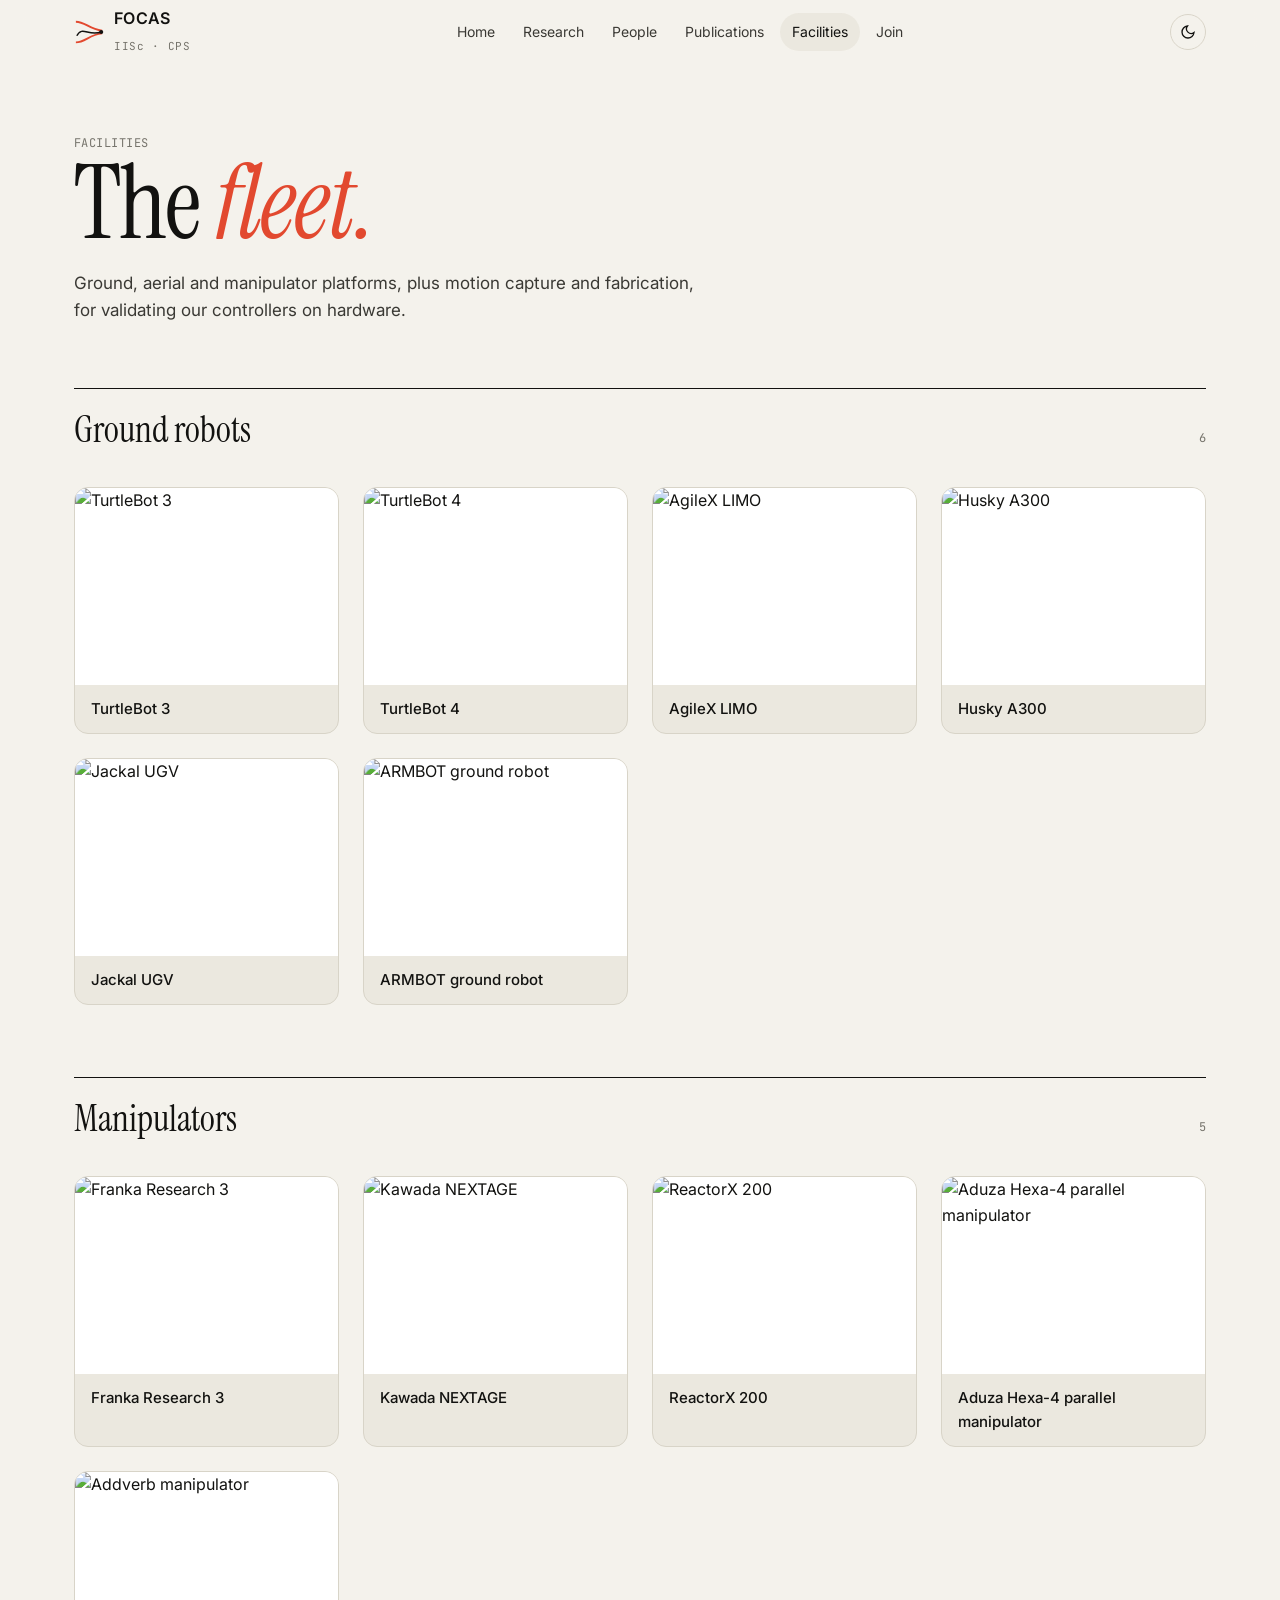
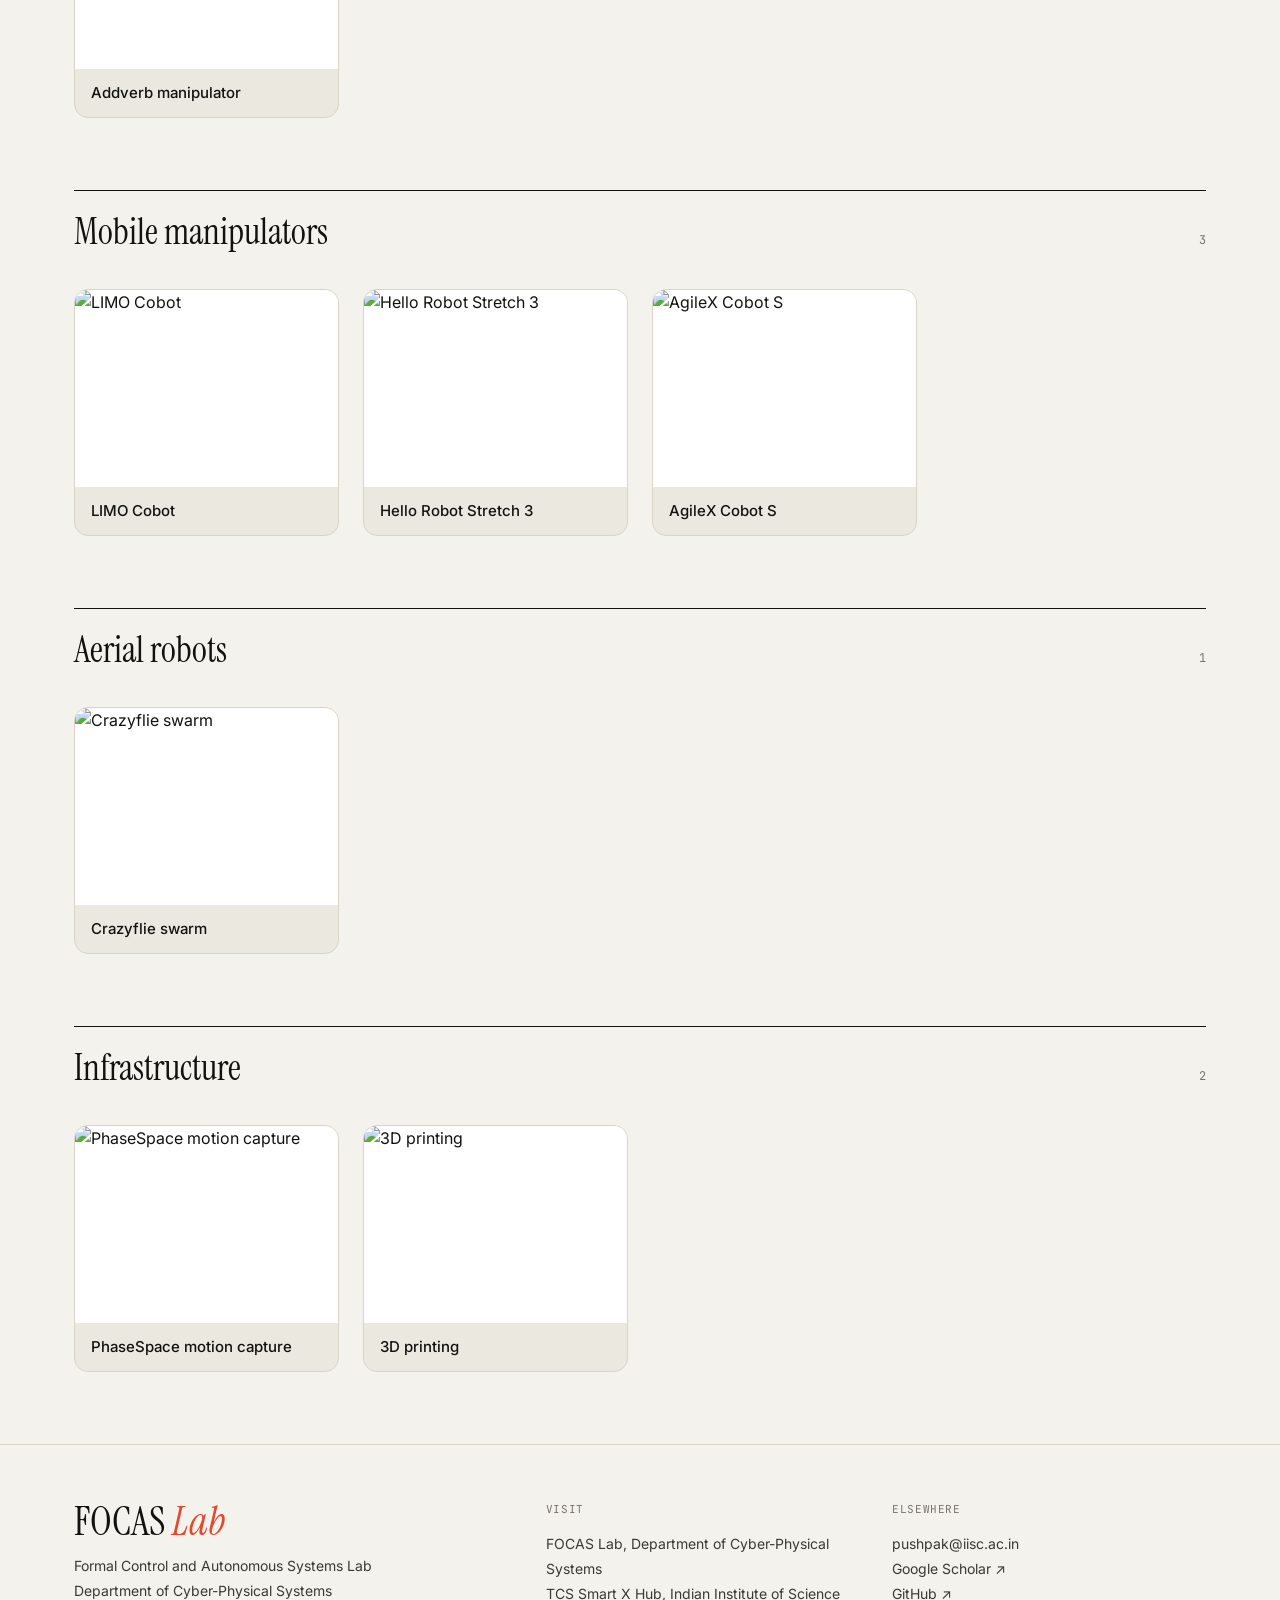
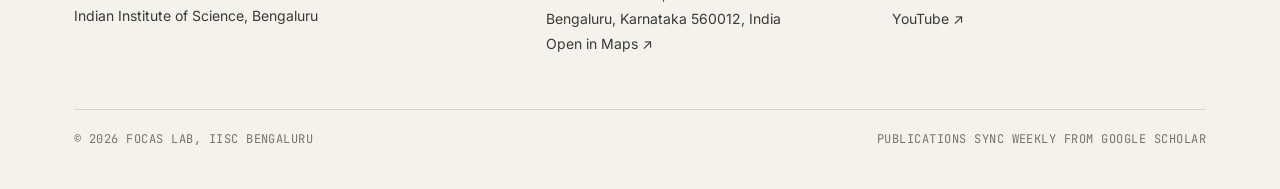
==== focaslab-site/facilities.html @ 28e0d14a "Add files via upload" ====
<!doctype html>
<html lang="en">
<head>
<meta charset="utf-8">
<meta name="viewport" content="width=device-width,initial-scale=1">
<title>Facilities — FOCAS Lab</title>
<meta name="description" content="Formal Control and Autonomous Systems Lab, Department of Cyber-Physical Systems, IISc Bengaluru.">
<meta property="og:title" content="Facilities — FOCAS Lab">
<meta property="og:description" content="Formal Control and Autonomous Systems Lab, Department of Cyber-Physical Systems, IISc Bengaluru.">
<link rel="icon" href="assets/favicon.svg" type="image/svg+xml">
<link rel="preconnect" href="https://fonts.googleapis.com"><link rel="preconnect" href="https://fonts.gstatic.com" crossorigin>
<link href="https://fonts.googleapis.com/css2?family=Instrument+Serif:ital@0;1&family=Inter:wght@400;500;600&family=JetBrains+Mono:wght@400;500&display=swap" rel="stylesheet">
<link rel="stylesheet" href="assets/style.css">
</head>
<body data-page="facilities">
<main>
<div class="wrap page-head"><span class="mono">Facilities</span><h1>The <em>fleet.</em></h1>
<p>Ground, aerial and manipulator platforms, plus motion capture and fabrication, for validating our controllers on hardware.</p></div>
<div class="wrap" id="fac" style="margin-top:56px"></div>
</main>
<script src="assets/site.js"></script>
</body>
</html>
---- focaslab-site/assets/style.css ----
:root{
  --paper:#f4f2ec; --paper-2:#ebe8df; --ink:#121210; --ink-2:#3a3934; --muted:#76746c; --line:#d8d4c8;
  --accent:#e2492f; --accent-soft:rgba(226,73,47,.12); --safe:#1f6f5c;
  --serif:"Instrument Serif",Georgia,serif; --sans:"Inter",system-ui,sans-serif; --mono:"JetBrains Mono",ui-monospace,monospace;
  --max:1180px; --r:14px;
  color-scheme:light;
}
@media (prefers-color-scheme:dark){:root:not([data-theme="light"]){
  --paper:#0e0f11; --paper-2:#17181b; --ink:#ecebe6; --ink-2:#c5c3bc; --muted:#8d8b84; --line:#2a2b2f;
  --accent:#ff6a4d; --accent-soft:rgba(255,106,77,.14); --safe:#4fc3a1; color-scheme:dark;}}
:root[data-theme="dark"]{--paper:#0e0f11; --paper-2:#17181b; --ink:#ecebe6; --ink-2:#c5c3bc; --muted:#8d8b84; --line:#2a2b2f;
  --accent:#ff6a4d; --accent-soft:rgba(255,106,77,.14); --safe:#4fc3a1; color-scheme:dark;}

*{box-sizing:border-box;margin:0;padding:0}
html{scroll-behavior:smooth}
body{background:var(--paper);color:var(--ink);font:16px/1.6 var(--sans);-webkit-font-smoothing:antialiased;overflow-x:hidden}
a{color:inherit;text-decoration:none}
img{display:block;max-width:100%}
.wrap{max-width:var(--max);margin:0 auto;padding:0 24px}
.mono{font-family:var(--mono);font-size:12px;letter-spacing:.04em;text-transform:uppercase;color:var(--muted)}
.serif{font-family:var(--serif);font-weight:400}
em{font-style:italic}
.accent{color:var(--accent)}

/* header */
.nav{position:sticky;top:0;z-index:50;background:color-mix(in srgb,var(--paper) 82%,transparent);backdrop-filter:blur(12px);-webkit-backdrop-filter:blur(12px);border-bottom:1px solid transparent;transition:border-color .3s}
.nav.scrolled{border-bottom-color:var(--line)}
.nav .wrap{display:flex;align-items:center;justify-content:space-between;height:64px;gap:20px}
.brand{display:flex;align-items:center;gap:10px;font-weight:600;letter-spacing:.02em}
.brand svg{width:30px;height:30px}
.brand small{font-family:var(--mono);font-size:11px;color:var(--muted);font-weight:400;letter-spacing:.06em}
.links{display:flex;gap:4px;align-items:center}
.links a{padding:8px 12px;border-radius:99px;font-size:14px;color:var(--ink-2);transition:background .2s,color .2s}
.links a:hover{background:var(--paper-2);color:var(--ink)}
.links a.active{color:var(--ink);background:var(--paper-2)}
.icon-btn{width:36px;height:36px;border-radius:99px;border:1px solid var(--line);background:none;color:var(--ink);display:grid;place-items:center;cursor:pointer}
.icon-btn:hover{border-color:var(--ink-2)}
.icon-btn svg{width:16px;height:16px}
.burger{display:none}
@media (max-width:860px){
  .burger{display:grid}
  .links{position:fixed;inset:64px 0 auto 0;flex-direction:column;align-items:stretch;background:var(--paper);border-bottom:1px solid var(--line);padding:12px 16px 20px;transform:translateY(-120%);transition:transform .3s;z-index:-1}
  .links.open{transform:none}
  .links a{padding:12px 14px;font-size:16px}
}

/* hero */
.hero{position:relative;padding:56px 0 24px;overflow:hidden}
.hero h1{font-family:var(--serif);font-weight:400;font-size:clamp(48px,8.6vw,124px);line-height:.92;letter-spacing:-.02em}
.hero h1 em{color:var(--accent)}
.hero .sub{display:flex;flex-wrap:wrap;justify-content:space-between;gap:24px;align-items:flex-end;margin-top:28px}
.hero .sub p{max-width:560px;color:var(--ink-2);font-size:17px}
.cta{display:flex;gap:10px;flex-wrap:wrap}
.btn{display:inline-flex;align-items:center;gap:8px;padding:12px 20px;border-radius:99px;border:1px solid var(--ink);font-size:14px;font-weight:500;transition:transform .2s,background .2s,color .2s}
.btn:hover{transform:translateY(-1px)}
.btn.solid{background:var(--ink);color:var(--paper)}
.btn.ghost:hover{background:var(--ink);color:var(--paper)}
.tube-stage{position:relative;margin-top:36px;border-top:1px solid var(--line);border-bottom:1px solid var(--line);height:clamp(260px,38vw,440px)}
#tube{width:100%;height:100%;display:block;cursor:crosshair}
.tube-legend{position:absolute;left:0;bottom:10px;display:flex;gap:18px;flex-wrap:wrap;pointer-events:none}
.tube-legend span{display:flex;align-items:center;gap:6px}
.tube-legend i{display:inline-block;width:14px;height:8px;border-radius:2px}
.tube-hint{position:absolute;right:0;bottom:10px;pointer-events:none}
.stats{display:grid;grid-template-columns:repeat(4,1fr);border-bottom:1px solid var(--line)}
.stat{padding:22px 0 22px 0;border-right:1px solid var(--line);padding-left:20px}
.stat:first-child{padding-left:0}
.stat:last-child{border-right:0}
.stat b{display:block;font-family:var(--serif);font-weight:400;font-size:clamp(34px,4.5vw,54px);line-height:1}
@media (max-width:700px){.stats{grid-template-columns:repeat(2,1fr)}.stat:nth-child(2){border-right:0}.stat:nth-child(3){padding-left:0}.stat:nth-child(-n+2){border-bottom:1px solid var(--line)}}

/* sections */
section{padding:88px 0}
.sec-head{display:grid;grid-template-columns:200px 1fr;gap:24px;margin-bottom:44px;align-items:baseline}
.sec-head h2{font-family:var(--serif);font-weight:400;font-size:clamp(36px,5vw,64px);line-height:1;letter-spacing:-.01em}
.sec-head h2 em{color:var(--accent)}
.sec-head p{grid-column:2;color:var(--ink-2);max-width:640px}
@media (max-width:700px){.sec-head{grid-template-columns:1fr;gap:10px}.sec-head p{grid-column:1}}
.page-head{padding-top:64px;padding-bottom:8px}
.page-head h1{font-family:var(--serif);font-weight:400;font-size:clamp(52px,8vw,108px);line-height:.95;letter-spacing:-.02em}
.page-head h1 em{color:var(--accent)}
.page-head p{margin-top:18px;max-width:640px;color:var(--ink-2);font-size:17px}

/* research list */
.themes{border-top:1px solid var(--ink)}
.theme{display:grid;grid-template-columns:80px 1.1fr 1.4fr 40px;gap:24px;padding:28px 0;border-bottom:1px solid var(--line);align-items:start;transition:background .25s}
.theme:hover{background:linear-gradient(90deg,var(--accent-soft),transparent 70%)}
.theme .num{font-family:var(--mono);color:var(--muted);font-size:13px;padding-top:8px}
.theme h3{font-family:var(--serif);font-weight:400;font-size:clamp(26px,3vw,36px);line-height:1.1}
.theme .k{display:block;margin-top:6px}
.theme p{color:var(--ink-2)}
.theme .arrow{padding-top:8px;transition:transform .25s;color:var(--muted)}
.theme:hover .arrow{transform:translateX(6px);color:var(--accent)}
@media (max-width:760px){.theme{grid-template-columns:40px 1fr}.theme p{grid-column:2}.theme .arrow{display:none}}

.rcard{display:grid;grid-template-columns:1fr 1fr;gap:40px;padding:56px 0;border-top:1px solid var(--line);align-items:center}
.rcard:nth-child(even) .media{order:-1}
.rcard h2{font-family:var(--serif);font-weight:400;font-size:clamp(34px,4.4vw,56px);line-height:1;margin:10px 0 18px}
.rcard p{color:var(--ink-2);font-size:17px}
.rcard .media{border-radius:var(--r);overflow:hidden;background:var(--paper-2);aspect-ratio:16/10;border:1px solid var(--line)}
.rcard .media img,.rcard .media iframe{width:100%;height:100%;object-fit:cover;border:0}
.rcard .media canvas{width:100%;height:100%}
.rcard .more{display:inline-block;margin-top:18px;border-bottom:1px solid var(--accent);font-size:14px}
@media (max-width:820px){.rcard{grid-template-columns:1fr;gap:24px}.rcard:nth-child(even) .media{order:0}}

/* news + papers */
.two{display:grid;grid-template-columns:1fr 1fr;gap:56px}
@media (max-width:860px){.two{grid-template-columns:1fr}}
.news li{list-style:none;display:grid;grid-template-columns:86px 1fr;gap:16px;padding:14px 0;border-bottom:1px solid var(--line)}
.news li:first-child{border-top:1px solid var(--ink)}
.news .d{font-family:var(--mono);font-size:12px;color:var(--muted);padding-top:3px}
.col-title{display:flex;justify-content:space-between;align-items:baseline;margin-bottom:14px}
.col-title h3{font-family:var(--serif);font-weight:400;font-size:32px}
.col-title a{font-size:13px;border-bottom:1px solid var(--accent)}

/* publications */
.pub{display:grid;grid-template-columns:1fr auto;gap:8px 24px;padding:18px 0;border-bottom:1px solid var(--line)}
.pub .t{font-weight:500;font-size:16.5px;line-height:1.4}
.pub .t a:hover{color:var(--accent)}
.pub .a{color:var(--ink-2);font-size:14px}
.pub .a b{color:var(--ink);font-weight:600}
.pub .v{font-style:italic;color:var(--muted);font-size:14px}
.pub .side{display:flex;flex-direction:column;align-items:flex-end;gap:8px;text-align:right}
.tag{font-family:var(--mono);font-size:10.5px;letter-spacing:.06em;text-transform:uppercase;padding:3px 8px;border-radius:99px;border:1px solid var(--line);color:var(--muted);white-space:nowrap}
.tag.journal{border-color:var(--ink);color:var(--ink)}
.tag.conference{border-color:var(--accent);color:var(--accent)}
.tag.preprint{border-style:dashed}
.pub .lk{display:flex;gap:10px;font-family:var(--mono);font-size:11.5px}
.pub .lk a{color:var(--muted);border-bottom:1px solid var(--line)}
.pub .lk a:hover{color:var(--accent);border-color:var(--accent)}
.cites{font-family:var(--mono);font-size:12px;color:var(--muted)}
@media (max-width:640px){.pub{grid-template-columns:1fr}.pub .side{flex-direction:row;align-items:center;justify-content:flex-start;text-align:left}}
.year-block{display:grid;grid-template-columns:140px 1fr;gap:24px;border-top:1px solid var(--ink);padding-top:6px;margin-bottom:28px}
.year-block h3{font-family:var(--serif);font-weight:400;font-size:56px;line-height:1;position:sticky;top:80px;align-self:start}
.year-block h3 small{display:block;font-family:var(--mono);font-size:11px;color:var(--muted);letter-spacing:.06em;margin-top:6px}
@media (max-width:700px){.year-block{grid-template-columns:1fr;gap:0}.year-block h3{position:static;font-size:44px;padding:8px 0}}
.toolbar{position:sticky;top:64px;z-index:20;background:var(--paper);padding:14px 0;border-bottom:1px solid var(--line);display:flex;flex-wrap:wrap;gap:10px;align-items:center;margin-bottom:28px}
.toolbar input[type=search]{flex:1 1 240px;min-width:0;padding:11px 16px;border-radius:99px;border:1px solid var(--line);background:var(--paper-2);color:var(--ink);font:inherit;font-size:14px;outline:none}
.toolbar input[type=search]:focus{border-color:var(--ink)}
.chip{padding:8px 14px;border-radius:99px;border:1px solid var(--line);background:none;color:var(--ink-2);font:inherit;font-size:13px;cursor:pointer}
.chip.on{background:var(--ink);color:var(--paper);border-color:var(--ink)}
.chip small{opacity:.6;margin-left:4px;font-family:var(--mono);font-size:11px}
select.chip{appearance:none;padding-right:28px;background-image:linear-gradient(45deg,transparent 50%,currentColor 50%),linear-gradient(135deg,currentColor 50%,transparent 50%);background-position:calc(100% - 15px) 52%,calc(100% - 10px) 52%;background-size:5px 5px;background-repeat:no-repeat}
.toggle{display:flex;align-items:center;gap:8px;font-size:13px;color:var(--ink-2);cursor:pointer}
.sync{display:flex;flex-wrap:wrap;gap:14px 28px;margin-top:28px;align-items:center}
.sync .dot{display:inline-block;width:8px;height:8px;border-radius:50%;background:var(--safe);margin-right:8px;box-shadow:0 0 0 4px color-mix(in srgb,var(--safe) 25%,transparent);animation:pulse 2.4s infinite}
@keyframes pulse{50%{box-shadow:0 0 0 7px transparent}}
.empty{padding:40px 0;color:var(--muted)}

/* people */
.pi{display:grid;grid-template-columns:300px 1fr;gap:48px;align-items:center;padding:24px 0 72px}
.pi .ph{aspect-ratio:4/5;border-radius:var(--r);overflow:hidden;background:var(--paper-2)}
.pi .ph img{width:100%;height:100%;object-fit:cover}
.pi h2{font-family:var(--serif);font-weight:400;font-size:clamp(40px,5vw,64px);line-height:1}
.pi p{color:var(--ink-2);margin:16px 0 20px;max-width:600px}
@media (max-width:760px){.pi{grid-template-columns:1fr;gap:24px}.pi .ph{max-width:260px}}
.grid{display:grid;grid-template-columns:repeat(auto-fill,minmax(210px,1fr));gap:36px 24px}
.person .ph{aspect-ratio:1;border-radius:var(--r);overflow:hidden;background:var(--paper-2);position:relative}
.person .ph img{width:100%;height:100%;object-fit:cover;filter:grayscale(1) contrast(1.02);transition:filter .5s,transform .6s}
.person:hover .ph img{filter:none;transform:scale(1.03)}
.person .ph .init{position:absolute;inset:0;display:grid;place-items:center;font-family:var(--serif);font-size:56px;color:var(--muted)}
.person h4{font-weight:600;font-size:16px;margin-top:14px}
.person .meta{font-family:var(--mono);font-size:11px;color:var(--muted);letter-spacing:.03em;margin-top:2px}
.person .tp{font-size:14px;color:var(--ink-2);margin-top:6px;line-height:1.45}
.socials{display:flex;gap:6px;margin-top:10px;flex-wrap:wrap}
.socials a{font-family:var(--mono);font-size:10.5px;letter-spacing:.05em;text-transform:uppercase;padding:4px 8px;border:1px solid var(--line);border-radius:99px;color:var(--ink-2)}
.socials a:hover{border-color:var(--accent);color:var(--accent)}
.group{margin-bottom:72px}
.group > h3{font-family:var(--serif);font-weight:400;font-size:36px;border-top:1px solid var(--ink);padding-top:12px;margin-bottom:28px;display:flex;justify-content:space-between;align-items:baseline}
.plain{display:grid;grid-template-columns:repeat(auto-fill,minmax(250px,1fr));gap:0 24px}
.plain a,.plain div{display:flex;justify-content:space-between;gap:12px;padding:12px 0;border-bottom:1px solid var(--line)}
.plain a:hover{color:var(--accent)}
.alumni{width:100%;border-collapse:collapse;font-size:14.5px}
.alumni td{padding:11px 12px 11px 0;border-bottom:1px solid var(--line);vertical-align:top}
.alumni td:nth-child(2){font-family:var(--mono);font-size:12px;color:var(--muted);white-space:nowrap}
.alumni td:last-child{color:var(--ink-2)}
@media (max-width:600px){.alumni td:nth-child(2){display:none}}
details.al{border-top:1px solid var(--line);padding:16px 0}
details.al summary{cursor:pointer;font-weight:600;list-style:none;display:flex;justify-content:space-between}
details.al summary::after{content:"+";font-family:var(--mono);color:var(--muted)}
details.al[open] summary::after{content:"\2212"}
details.al > *:not(summary){margin-top:12px}

/* facilities */
.fac{display:grid;grid-template-columns:repeat(auto-fill,minmax(250px,1fr));gap:24px}
.fac figure{border-radius:var(--r);overflow:hidden;background:var(--paper-2);border:1px solid var(--line)}
.fac figure .im{aspect-ratio:4/3;overflow:hidden;background:#fff}
.fac figure img{width:100%;height:100%;object-fit:cover;transition:transform .6s}
.fac figure:hover img{transform:scale(1.04)}
.fac figcaption{padding:12px 16px;font-weight:500;font-size:15px}
.strip{display:flex;gap:14px;overflow:hidden;mask-image:linear-gradient(90deg,transparent,#000 8%,#000 92%,transparent)}
.strip .track{display:flex;gap:14px;animation:slide 60s linear infinite}
.strip:hover .track{animation-play-state:paused}
.strip figure{flex:0 0 220px;border-radius:12px;overflow:hidden;background:#fff;border:1px solid var(--line)}
.strip img{width:220px;height:165px;object-fit:cover}
.strip figcaption{font-size:12.5px;padding:8px 10px;background:var(--paper-2);color:var(--ink-2)}
@keyframes slide{to{transform:translateX(calc(-50% - 7px))}}
@media (prefers-reduced-motion:reduce){.strip .track{animation:none}}

/* join */
.open{display:grid;grid-template-columns:repeat(2,1fr);gap:0;border-top:1px solid var(--ink)}
.open > div{padding:28px 28px 28px 0;border-bottom:1px solid var(--line)}
.open > div:nth-child(odd){border-right:1px solid var(--line)}
.open > div:nth-child(even){padding-left:28px}
.open h3{font-family:var(--serif);font-weight:400;font-size:30px;line-height:1.1;margin-bottom:10px}
.open p{color:var(--ink-2);font-size:15px}
.open a{display:inline-block;margin-top:14px;font-family:var(--mono);font-size:12.5px;border-bottom:1px solid var(--accent)}
@media (max-width:760px){.open{grid-template-columns:1fr}.open > div{padding:24px 0!important;border-right:0!important}}
.callout{background:var(--ink);color:var(--paper);border-radius:22px;padding:clamp(28px,5vw,56px);display:grid;grid-template-columns:1.4fr 1fr;gap:32px;align-items:end}
.callout h2{font-family:var(--serif);font-weight:400;font-size:clamp(36px,5vw,64px);line-height:1}
.callout h2 em{color:var(--accent)}
.callout p{opacity:.75;margin-top:12px}
.callout .btn{border-color:var(--paper);color:var(--paper)}
.callout .btn.solid{background:var(--paper);color:var(--ink)}
@media (max-width:760px){.callout{grid-template-columns:1fr}}
.steps{counter-reset:s;display:grid;grid-template-columns:repeat(4,1fr);gap:20px}
.steps li{list-style:none;counter-increment:s;border-top:1px solid var(--line);padding-top:14px;color:var(--ink-2);font-size:15px}
.steps li::before{content:"0" counter(s);display:block;font-family:var(--mono);font-size:12px;color:var(--accent);margin-bottom:6px}
@media (max-width:760px){.steps{grid-template-columns:1fr 1fr}}
.course{border:1px solid var(--line);border-radius:var(--r);padding:28px;display:grid;grid-template-columns:160px 1fr;gap:24px}
.course .code{font-family:var(--serif);font-size:44px;line-height:1}
@media (max-width:640px){.course{grid-template-columns:1fr}}

/* footer */
footer{border-top:1px solid var(--line);padding:56px 0 40px;margin-top:40px}
footer .wrap{display:grid;grid-template-columns:1.4fr 1fr 1fr;gap:32px}
footer h5{font-family:var(--mono);font-size:11px;letter-spacing:.06em;text-transform:uppercase;color:var(--muted);margin-bottom:12px;font-weight:400}
footer p,footer a{font-size:14px;color:var(--ink-2);line-height:1.8}
footer a{display:block}
footer a:hover{color:var(--accent)}
footer .big{font-family:var(--serif);font-size:40px;line-height:1;color:var(--ink);margin-bottom:12px}
footer .base{grid-column:1/-1;display:flex;justify-content:space-between;flex-wrap:wrap;gap:12px;border-top:1px solid var(--line);padding-top:20px;margin-top:20px}
@media (max-width:760px){footer .wrap{grid-template-columns:1fr}}

/* reveal */
.rv{opacity:0;transform:translateY(16px);transition:opacity .8s ease,transform .8s ease}
.rv.in{opacity:1;transform:none}
@media (prefers-reduced-motion:reduce){.rv{opacity:1;transform:none}}
::selection{background:var(--accent);color:#fff}
@media (max-width:700px){.tube-hint{display:none}.tube-legend{gap:12px}.tube-legend span{font-size:10px}}
@media (max-width:700px){.toolbar{position:static}}
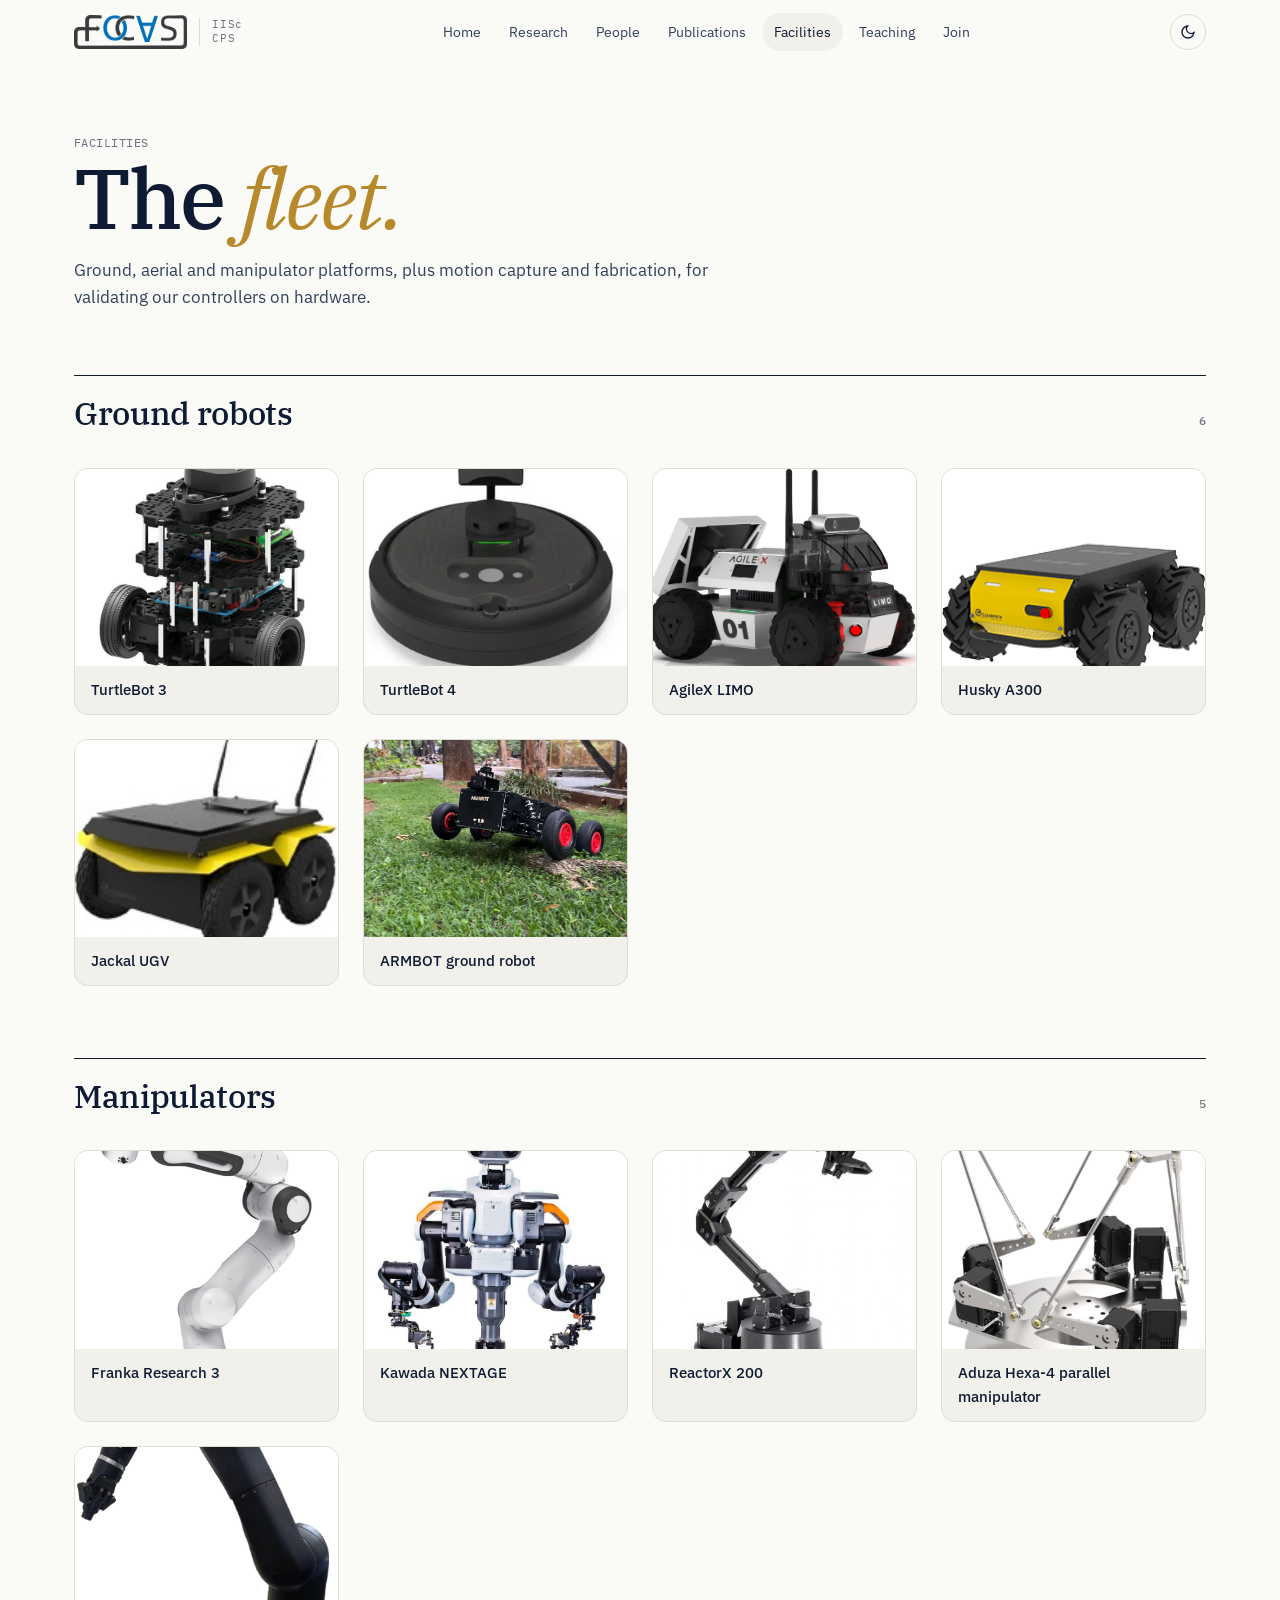
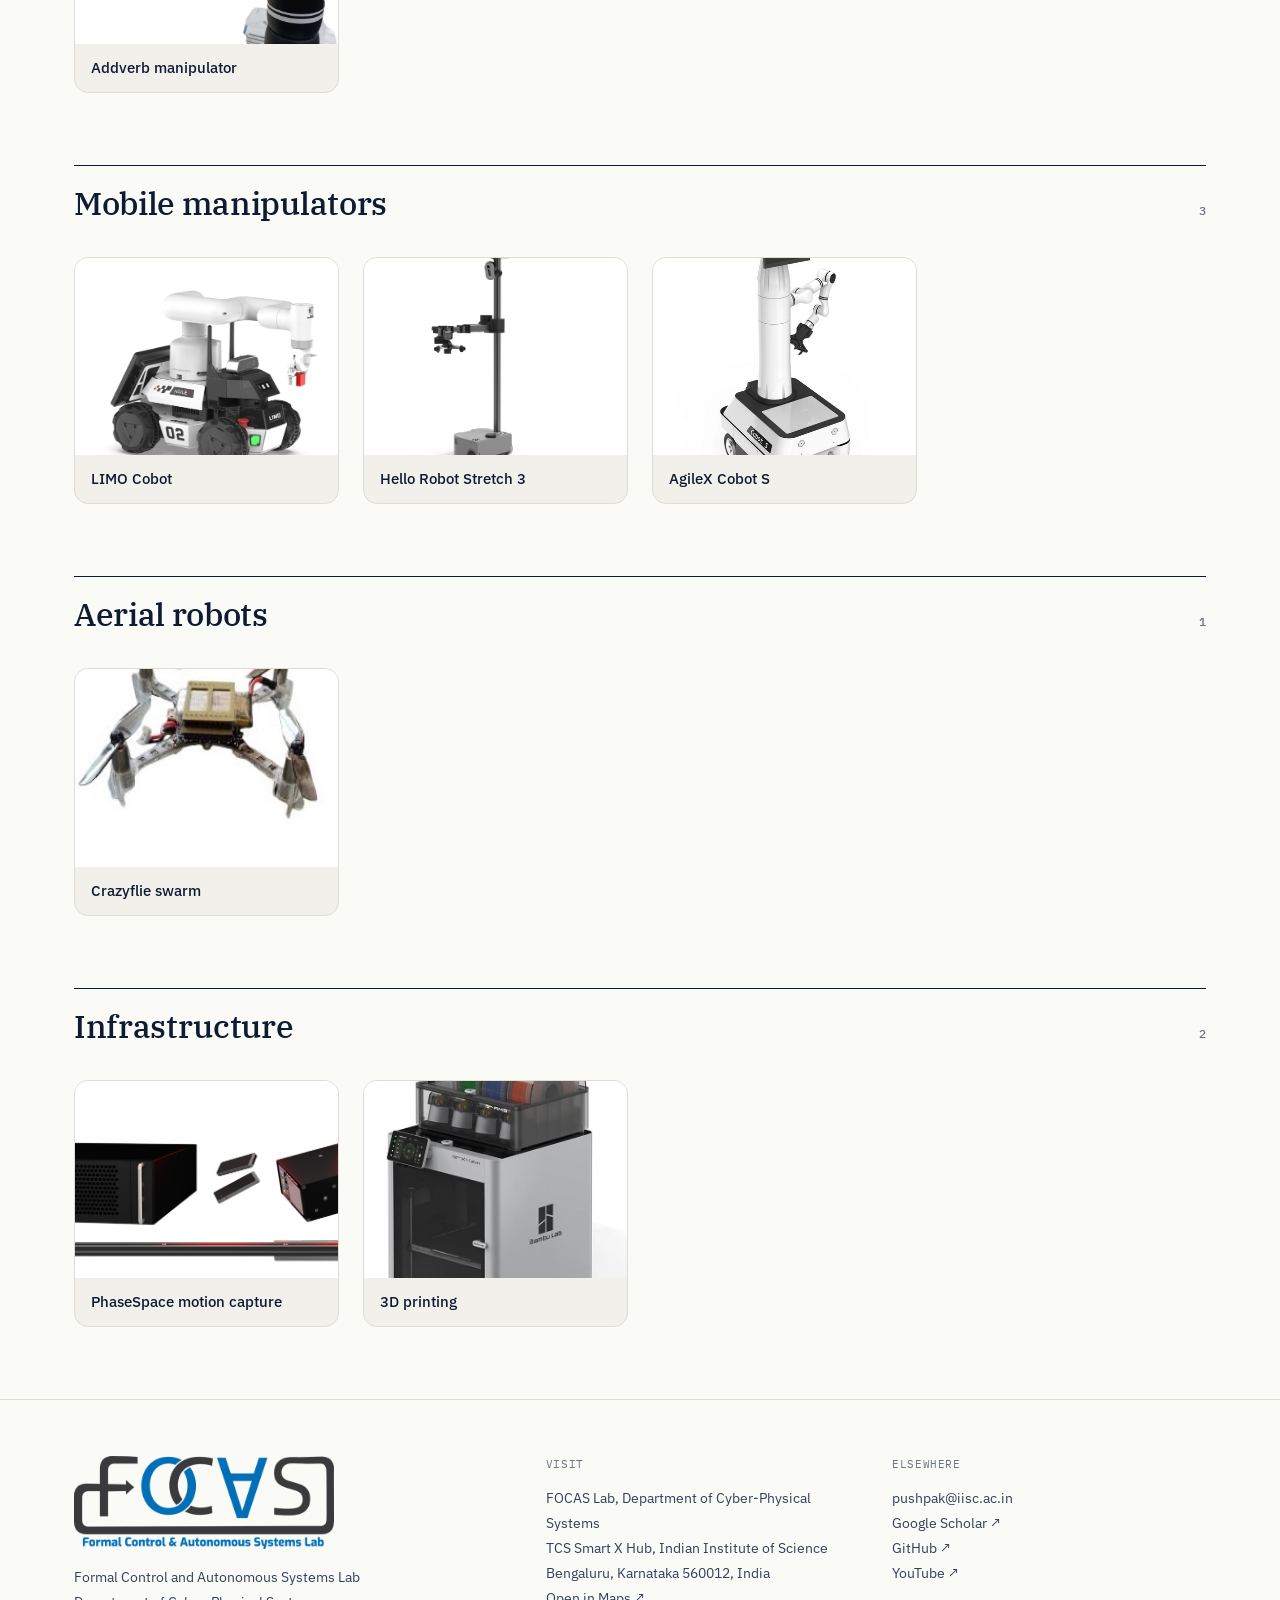
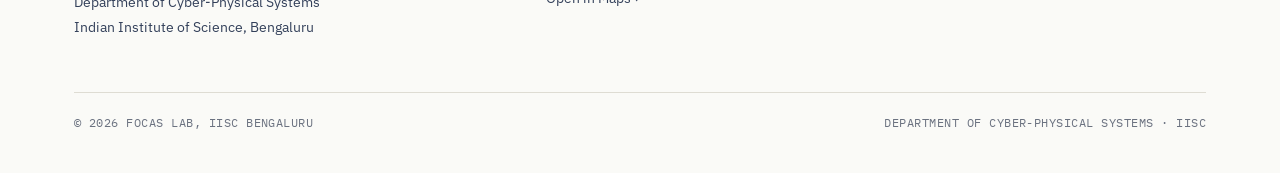
==== commit 87c67b73: "Redesign site: navy/gold palette, lab logo, research and teaching pages - Switch to a navy + gold pa" ====
--- a/focaslab-site/facilities.html
+++ b/focaslab-site/facilities.html
@@ -9,7 +9,7 @@
 <meta property="og:description" content="Formal Control and Autonomous Systems Lab, Department of Cyber-Physical Systems, IISc Bengaluru.">
 <link rel="icon" href="assets/favicon.svg" type="image/svg+xml">
 <link rel="preconnect" href="https://fonts.googleapis.com"><link rel="preconnect" href="https://fonts.gstatic.com" crossorigin>
-<link href="https://fonts.googleapis.com/css2?family=Instrument+Serif:ital@0;1&family=Inter:wght@400;500;600&family=JetBrains+Mono:wght@400;500&display=swap" rel="stylesheet">
+<link href="https://fonts.googleapis.com/css2?family=IBM+Plex+Mono:wght@400;500&family=IBM+Plex+Sans:wght@400;500;600&family=IBM+Plex+Serif:ital,wght@0,400;0,500;1,400;1,500&display=swap" rel="stylesheet">
 <link rel="stylesheet" href="assets/style.css">
 </head>
 <body data-page="facilities">
--- a/focaslab-site/assets/style.css
+++ b/focaslab-site/assets/style.css
@@ -1,15 +1,24 @@
 :root{
-  --paper:#f4f2ec; --paper-2:#ebe8df; --ink:#121210; --ink-2:#3a3934; --muted:#76746c; --line:#d8d4c8;
-  --accent:#e2492f; --accent-soft:rgba(226,73,47,.12); --safe:#1f6f5c;
-  --serif:"Instrument Serif",Georgia,serif; --sans:"Inter",system-ui,sans-serif; --mono:"JetBrains Mono",ui-monospace,monospace;
+  --paper:#fafaf7; --paper-2:#f1f0ea; --ink:#0f1b33; --ink-2:#33405a; --muted:#6b7280; --line:#dedcd3;
+  --accent:#b8892b; --accent-ink:#8a6416; --accent-soft:rgba(184,137,43,.12); --navy:#1e3a8a; --safe:#1f7a5c;
+  --deep:#0f1b33; --on-deep:#f1f0ea;
+  --serif:"IBM Plex Serif",Georgia,serif; --sans:"IBM Plex Sans",system-ui,sans-serif; --mono:"IBM Plex Mono",ui-monospace,monospace;
   --max:1180px; --r:14px;
   color-scheme:light;
 }
+.person .ph .init{z-index:0!important}.person .ph img{position:relative;z-index:1}
 @media (prefers-color-scheme:dark){:root:not([data-theme="light"]){
-  --paper:#0e0f11; --paper-2:#17181b; --ink:#ecebe6; --ink-2:#c5c3bc; --muted:#8d8b84; --line:#2a2b2f;
-  --accent:#ff6a4d; --accent-soft:rgba(255,106,77,.14); --safe:#4fc3a1; color-scheme:dark;}}
-:root[data-theme="dark"]{--paper:#0e0f11; --paper-2:#17181b; --ink:#ecebe6; --ink-2:#c5c3bc; --muted:#8d8b84; --line:#2a2b2f;
-  --accent:#ff6a4d; --accent-soft:rgba(255,106,77,.14); --safe:#4fc3a1; color-scheme:dark;}
+  --paper:#0a0f1c; --paper-2:#141b2d; --ink:#e8e6df; --ink-2:#c3c7d1; --muted:#9ca3af; --line:#253049;
+  --accent:#e0b455; --accent-ink:#e0b455; --accent-soft:rgba(224,180,85,.14); --navy:#8fb0ff; --safe:#4fc3a1;
+  --deep:#141b2d; --on-deep:#e8e6df; color-scheme:dark;}}
+:root[data-theme="dark"]{--paper:#0a0f1c; --paper-2:#141b2d; --ink:#e8e6df; --ink-2:#c3c7d1; --muted:#9ca3af; --line:#253049;
+  --accent:#e0b455; --accent-ink:#e0b455; --accent-soft:rgba(224,180,85,.14); --navy:#8fb0ff; --safe:#4fc3a1;
+  --deep:#141b2d; --on-deep:#e8e6df; color-scheme:dark;}
+
+/* logo: light/dark variants follow the theme */
+.logo-dark{display:none}
+@media (prefers-color-scheme:dark){:root:not([data-theme="light"]) .logo-light{display:none}:root:not([data-theme="light"]) .logo-dark{display:block}}
+:root[data-theme="dark"] .logo-light{display:none}:root[data-theme="dark"] .logo-dark{display:block}
 
 *{box-sizing:border-box;margin:0;padding:0}
 html{scroll-behavior:smooth}
@@ -26,9 +35,10 @@
 .nav{position:sticky;top:0;z-index:50;background:color-mix(in srgb,var(--paper) 82%,transparent);backdrop-filter:blur(12px);-webkit-backdrop-filter:blur(12px);border-bottom:1px solid transparent;transition:border-color .3s}
 .nav.scrolled{border-bottom-color:var(--line)}
 .nav .wrap{display:flex;align-items:center;justify-content:space-between;height:64px;gap:20px}
-.brand{display:flex;align-items:center;gap:10px;font-weight:600;letter-spacing:.02em}
-.brand svg{width:30px;height:30px}
-.brand small{font-family:var(--mono);font-size:11px;color:var(--muted);font-weight:400;letter-spacing:.06em}
+.brand{display:flex;align-items:center;gap:12px}
+.brand img{height:34px;width:auto}
+.brand small{font-family:var(--mono);font-size:10.5px;line-height:1.3;color:var(--muted);letter-spacing:.06em;border-left:1px solid var(--line);padding-left:12px}
+@media (max-width:420px){.brand small{display:none}}
 .links{display:flex;gap:4px;align-items:center}
 .links a{padding:8px 12px;border-radius:99px;font-size:14px;color:var(--ink-2);transition:background .2s,color .2s}
 .links a:hover{background:var(--paper-2);color:var(--ink)}
@@ -46,14 +56,14 @@
 
 /* hero */
 .hero{position:relative;padding:56px 0 24px;overflow:hidden}
-.hero h1{font-family:var(--serif);font-weight:400;font-size:clamp(48px,8.6vw,124px);line-height:.92;letter-spacing:-.02em}
-.hero h1 em{color:var(--accent)}
+.hero h1{font-family:var(--serif);font-weight:500;font-size:clamp(44px,7.4vw,104px);line-height:1;letter-spacing:-.025em}
+.hero h1 em{color:var(--accent);font-weight:400}
 .hero .sub{display:flex;flex-wrap:wrap;justify-content:space-between;gap:24px;align-items:flex-end;margin-top:28px}
 .hero .sub p{max-width:560px;color:var(--ink-2);font-size:17px}
 .cta{display:flex;gap:10px;flex-wrap:wrap}
 .btn{display:inline-flex;align-items:center;gap:8px;padding:12px 20px;border-radius:99px;border:1px solid var(--ink);font-size:14px;font-weight:500;transition:transform .2s,background .2s,color .2s}
 .btn:hover{transform:translateY(-1px)}
-.btn.solid{background:var(--ink);color:var(--paper)}
+.btn.solid{background:var(--ink);color:var(--paper);border-color:var(--ink)}
 .btn.ghost:hover{background:var(--ink);color:var(--paper)}
 .tube-stage{position:relative;margin-top:36px;border-top:1px solid var(--line);border-bottom:1px solid var(--line);height:clamp(260px,38vw,440px)}
 #tube{width:100%;height:100%;display:block;cursor:crosshair}
@@ -61,23 +71,29 @@
 .tube-legend span{display:flex;align-items:center;gap:6px}
 .tube-legend i{display:inline-block;width:14px;height:8px;border-radius:2px}
 .tube-hint{position:absolute;right:0;bottom:10px;pointer-events:none}
-.stats{display:grid;grid-template-columns:repeat(4,1fr);border-bottom:1px solid var(--line)}
-.stat{padding:22px 0 22px 0;border-right:1px solid var(--line);padding-left:20px}
-.stat:first-child{padding-left:0}
-.stat:last-child{border-right:0}
-.stat b{display:block;font-family:var(--serif);font-weight:400;font-size:clamp(34px,4.5vw,54px);line-height:1}
-@media (max-width:700px){.stats{grid-template-columns:repeat(2,1fr)}.stat:nth-child(2){border-right:0}.stat:nth-child(3){padding-left:0}.stat:nth-child(-n+2){border-bottom:1px solid var(--line)}}
+.stats{display:grid;grid-template-columns:repeat(auto-fit,minmax(150px,1fr));gap:12px;margin-top:28px}
+.stat{position:relative;background:var(--paper-2);border:1px solid var(--line);border-radius:var(--r);padding:22px 20px 18px;overflow:hidden}
+.stat::before{content:"";position:absolute;left:20px;top:0;width:36px;height:3px;background:var(--accent);border-radius:0 0 3px 3px}
+.stat b{display:block;font-family:var(--serif);font-weight:500;font-size:clamp(40px,5vw,64px);line-height:1;letter-spacing:-.02em;color:var(--ink);font-variant-numeric:tabular-nums}
+.stat b sup{font-size:.45em;color:var(--accent);vertical-align:top;margin-left:2px}
+.stat .mono{display:block;margin-top:10px;color:var(--ink-2)}
+.stat a.mono{border:0}
+.stat.link{display:flex;flex-direction:column;justify-content:flex-end;background:var(--deep);border-color:var(--deep);color:var(--on-deep)}
+.stat.link::before{display:none}
+.stat.link .mono{color:var(--on-deep);opacity:.8}
+.stat.link b{color:var(--accent);font-size:26px}
+.stat.link:hover b{transform:translateX(4px)}.stat.link b{transition:transform .25s}
 
 /* sections */
 section{padding:88px 0}
 .sec-head{display:grid;grid-template-columns:200px 1fr;gap:24px;margin-bottom:44px;align-items:baseline}
-.sec-head h2{font-family:var(--serif);font-weight:400;font-size:clamp(36px,5vw,64px);line-height:1;letter-spacing:-.01em}
-.sec-head h2 em{color:var(--accent)}
+.sec-head h2{font-family:var(--serif);font-weight:500;font-size:clamp(32px,4.4vw,56px);line-height:1.05;letter-spacing:-.02em}
+.sec-head h2 em{color:var(--accent);font-weight:400}
 .sec-head p{grid-column:2;color:var(--ink-2);max-width:640px}
 @media (max-width:700px){.sec-head{grid-template-columns:1fr;gap:10px}.sec-head p{grid-column:1}}
 .page-head{padding-top:64px;padding-bottom:8px}
-.page-head h1{font-family:var(--serif);font-weight:400;font-size:clamp(52px,8vw,108px);line-height:.95;letter-spacing:-.02em}
-.page-head h1 em{color:var(--accent)}
+.page-head h1{font-family:var(--serif);font-weight:500;font-size:clamp(44px,6.6vw,88px);line-height:1;letter-spacing:-.025em}
+.page-head h1 em{color:var(--accent);font-weight:400}
 .page-head p{margin-top:18px;max-width:640px;color:var(--ink-2);font-size:17px}
 
 /* research list */
@@ -85,7 +101,7 @@
 .theme{display:grid;grid-template-columns:80px 1.1fr 1.4fr 40px;gap:24px;padding:28px 0;border-bottom:1px solid var(--line);align-items:start;transition:background .25s}
 .theme:hover{background:linear-gradient(90deg,var(--accent-soft),transparent 70%)}
 .theme .num{font-family:var(--mono);color:var(--muted);font-size:13px;padding-top:8px}
-.theme h3{font-family:var(--serif);font-weight:400;font-size:clamp(26px,3vw,36px);line-height:1.1}
+.theme h3{font-family:var(--serif);font-weight:500;font-size:clamp(22px,2.5vw,30px);line-height:1.15;letter-spacing:-.01em}
 .theme .k{display:block;margin-top:6px}
 .theme p{color:var(--ink-2)}
 .theme .arrow{padding-top:8px;transition:transform .25s;color:var(--muted)}
@@ -94,13 +110,37 @@
 
 .rcard{display:grid;grid-template-columns:1fr 1fr;gap:40px;padding:56px 0;border-top:1px solid var(--line);align-items:center}
 .rcard:nth-child(even) .media{order:-1}
-.rcard h2{font-family:var(--serif);font-weight:400;font-size:clamp(34px,4.4vw,56px);line-height:1;margin:10px 0 18px}
+.rcard h2{font-family:var(--serif);font-weight:500;font-size:clamp(30px,3.6vw,46px);line-height:1.05;letter-spacing:-.02em;margin:10px 0 16px}
 .rcard p{color:var(--ink-2);font-size:17px}
 .rcard .media{border-radius:var(--r);overflow:hidden;background:var(--paper-2);aspect-ratio:16/10;border:1px solid var(--line)}
 .rcard .media img,.rcard .media iframe{width:100%;height:100%;object-fit:cover;border:0}
 .rcard .media canvas{width:100%;height:100%}
-.rcard .more{display:inline-block;margin-top:18px;border-bottom:1px solid var(--accent);font-size:14px}
-@media (max-width:820px){.rcard{grid-template-columns:1fr;gap:24px}.rcard:nth-child(even) .media{order:0}}
+.rcard{align-items:start}
+.rcard .media.viz{position:sticky;top:96px;aspect-ratio:4/3;background:var(--paper-2)}
+.rcard .media .cap{position:absolute;left:14px;bottom:10px;right:14px;text-transform:none;letter-spacing:.02em;font-size:11.5px;pointer-events:none}
+.points{list-style:none;margin:20px 0 0;display:grid;gap:8px}
+.points li{position:relative;padding-left:22px;color:var(--ink-2);font-size:15.5px;line-height:1.5}
+.points li::before{content:"";position:absolute;left:0;top:.62em;width:10px;height:2px;background:var(--accent)}
+.tags{display:flex;flex-wrap:wrap;gap:6px;margin-top:18px}
+.selected{margin-top:22px;border-top:1px solid var(--line);padding-top:12px}
+.selected a{display:block;padding:8px 0;font-size:14.5px;font-weight:500;line-height:1.4;border-bottom:1px dashed var(--line)}
+.selected a:hover{color:var(--accent-ink)}
+.selected small{display:block;font-weight:400;font-style:italic;color:var(--muted);font-size:13px;margin-top:2px}
+.code{display:flex;flex-wrap:wrap;gap:8px;margin-top:16px}
+.code a{font-family:var(--mono);font-size:11.5px;padding:6px 11px;border-radius:99px;border:1px solid var(--line);color:var(--ink-2);transition:border-color .2s,color .2s}
+.code a:hover{border-color:var(--accent);color:var(--accent-ink)}
+@media (max-width:820px){.rcard{grid-template-columns:1fr;gap:24px}.rcard:nth-child(even) .media{order:0}.rcard .media.viz{position:relative;top:0;order:-1!important}}
+
+/* research overview flow */
+.flow{list-style:none;display:grid;grid-template-columns:repeat(4,1fr);gap:0;margin-top:44px;position:relative;border-top:1px solid var(--line)}
+.flow::before{content:"";position:absolute;top:-2px;left:0;height:3px;width:25%;background:var(--accent);border-radius:3px;animation:flow 8s cubic-bezier(.65,0,.35,1) infinite}
+@keyframes flow{0%,8%{transform:translateX(0)}25%,33%{transform:translateX(100%)}50%,58%{transform:translateX(200%)}75%,92%{transform:translateX(300%)}100%{transform:translateX(0)}}
+.flow li{padding:20px 20px 4px 0}
+.flow li + li{padding-left:20px;border-left:1px solid var(--line)}
+.flow b{display:block;font-family:var(--serif);font-weight:500;font-size:21px;margin:8px 0 4px;letter-spacing:-.01em}
+.flow p{color:var(--ink-2);font-size:14.5px}
+@media (max-width:760px){.flow{grid-template-columns:1fr 1fr}.flow::before{display:none}.flow li:nth-child(3){padding-left:0;border-left:0}}
+@media (prefers-reduced-motion:reduce){.flow::before{animation:none}}
 
 /* news + papers */
 .two{display:grid;grid-template-columns:1fr 1fr;gap:56px}
@@ -109,7 +149,7 @@
 .news li:first-child{border-top:1px solid var(--ink)}
 .news .d{font-family:var(--mono);font-size:12px;color:var(--muted);padding-top:3px}
 .col-title{display:flex;justify-content:space-between;align-items:baseline;margin-bottom:14px}
-.col-title h3{font-family:var(--serif);font-weight:400;font-size:32px}
+.col-title h3{font-family:var(--serif);font-weight:500;font-size:28px;letter-spacing:-.01em}
 .col-title a{font-size:13px;border-bottom:1px solid var(--accent)}
 
 /* publications */
@@ -122,7 +162,7 @@
 .pub .side{display:flex;flex-direction:column;align-items:flex-end;gap:8px;text-align:right}
 .tag{font-family:var(--mono);font-size:10.5px;letter-spacing:.06em;text-transform:uppercase;padding:3px 8px;border-radius:99px;border:1px solid var(--line);color:var(--muted);white-space:nowrap}
 .tag.journal{border-color:var(--ink);color:var(--ink)}
-.tag.conference{border-color:var(--accent);color:var(--accent)}
+.tag.conference{border-color:var(--accent);color:var(--accent-ink)}
 .tag.preprint{border-style:dashed}
 .pub .lk{display:flex;gap:10px;font-family:var(--mono);font-size:11.5px}
 .pub .lk a{color:var(--muted);border-bottom:1px solid var(--line)}
@@ -130,7 +170,7 @@
 .cites{font-family:var(--mono);font-size:12px;color:var(--muted)}
 @media (max-width:640px){.pub{grid-template-columns:1fr}.pub .side{flex-direction:row;align-items:center;justify-content:flex-start;text-align:left}}
 .year-block{display:grid;grid-template-columns:140px 1fr;gap:24px;border-top:1px solid var(--ink);padding-top:6px;margin-bottom:28px}
-.year-block h3{font-family:var(--serif);font-weight:400;font-size:56px;line-height:1;position:sticky;top:80px;align-self:start}
+.year-block h3{font-family:var(--serif);font-weight:500;font-size:48px;letter-spacing:-.02em;line-height:1;position:sticky;top:80px;align-self:start}
 .year-block h3 small{display:block;font-family:var(--mono);font-size:11px;color:var(--muted);letter-spacing:.06em;margin-top:6px}
 @media (max-width:700px){.year-block{grid-template-columns:1fr;gap:0}.year-block h3{position:static;font-size:44px;padding:8px 0}}
 .toolbar{position:sticky;top:64px;z-index:20;background:var(--paper);padding:14px 0;border-bottom:1px solid var(--line);display:flex;flex-wrap:wrap;gap:10px;align-items:center;margin-bottom:28px}
@@ -141,16 +181,13 @@
 .chip small{opacity:.6;margin-left:4px;font-family:var(--mono);font-size:11px}
 select.chip{appearance:none;padding-right:28px;background-image:linear-gradient(45deg,transparent 50%,currentColor 50%),linear-gradient(135deg,currentColor 50%,transparent 50%);background-position:calc(100% - 15px) 52%,calc(100% - 10px) 52%;background-size:5px 5px;background-repeat:no-repeat}
 .toggle{display:flex;align-items:center;gap:8px;font-size:13px;color:var(--ink-2);cursor:pointer}
-.sync{display:flex;flex-wrap:wrap;gap:14px 28px;margin-top:28px;align-items:center}
-.sync .dot{display:inline-block;width:8px;height:8px;border-radius:50%;background:var(--safe);margin-right:8px;box-shadow:0 0 0 4px color-mix(in srgb,var(--safe) 25%,transparent);animation:pulse 2.4s infinite}
-@keyframes pulse{50%{box-shadow:0 0 0 7px transparent}}
 .empty{padding:40px 0;color:var(--muted)}
 
 /* people */
 .pi{display:grid;grid-template-columns:300px 1fr;gap:48px;align-items:center;padding:24px 0 72px}
 .pi .ph{aspect-ratio:4/5;border-radius:var(--r);overflow:hidden;background:var(--paper-2)}
 .pi .ph img{width:100%;height:100%;object-fit:cover}
-.pi h2{font-family:var(--serif);font-weight:400;font-size:clamp(40px,5vw,64px);line-height:1}
+.pi h2{font-family:var(--serif);font-weight:500;font-size:clamp(36px,4.4vw,56px);line-height:1.05;letter-spacing:-.02em}
 .pi p{color:var(--ink-2);margin:16px 0 20px;max-width:600px}
 @media (max-width:760px){.pi{grid-template-columns:1fr;gap:24px}.pi .ph{max-width:260px}}
 .grid{display:grid;grid-template-columns:repeat(auto-fill,minmax(210px,1fr));gap:36px 24px}
@@ -165,7 +202,7 @@
 .socials a{font-family:var(--mono);font-size:10.5px;letter-spacing:.05em;text-transform:uppercase;padding:4px 8px;border:1px solid var(--line);border-radius:99px;color:var(--ink-2)}
 .socials a:hover{border-color:var(--accent);color:var(--accent)}
 .group{margin-bottom:72px}
-.group > h3{font-family:var(--serif);font-weight:400;font-size:36px;border-top:1px solid var(--ink);padding-top:12px;margin-bottom:28px;display:flex;justify-content:space-between;align-items:baseline}
+.group > h3{font-family:var(--serif);font-weight:500;font-size:32px;letter-spacing:-.01em;border-top:1px solid var(--ink);padding-top:12px;margin-bottom:28px;display:flex;justify-content:space-between;align-items:baseline}
 .plain{display:grid;grid-template-columns:repeat(auto-fill,minmax(250px,1fr));gap:0 24px}
 .plain a,.plain div{display:flex;justify-content:space-between;gap:12px;padding:12px 0;border-bottom:1px solid var(--line)}
 .plain a:hover{color:var(--accent)}
@@ -201,23 +238,35 @@
 .open > div{padding:28px 28px 28px 0;border-bottom:1px solid var(--line)}
 .open > div:nth-child(odd){border-right:1px solid var(--line)}
 .open > div:nth-child(even){padding-left:28px}
-.open h3{font-family:var(--serif);font-weight:400;font-size:30px;line-height:1.1;margin-bottom:10px}
+.open h3{font-family:var(--serif);font-weight:500;font-size:26px;line-height:1.1;margin-bottom:10px}
 .open p{color:var(--ink-2);font-size:15px}
 .open a{display:inline-block;margin-top:14px;font-family:var(--mono);font-size:12.5px;border-bottom:1px solid var(--accent)}
 @media (max-width:760px){.open{grid-template-columns:1fr}.open > div{padding:24px 0!important;border-right:0!important}}
-.callout{background:var(--ink);color:var(--paper);border-radius:22px;padding:clamp(28px,5vw,56px);display:grid;grid-template-columns:1.4fr 1fr;gap:32px;align-items:end}
-.callout h2{font-family:var(--serif);font-weight:400;font-size:clamp(36px,5vw,64px);line-height:1}
+.callout{background:var(--deep);color:var(--on-deep);border:1px solid var(--line);border-radius:22px;padding:clamp(28px,5vw,56px);display:grid;grid-template-columns:1.4fr 1fr;gap:32px;align-items:end}
+.callout h2{font-family:var(--serif);font-weight:500;font-size:clamp(32px,4.4vw,56px);line-height:1.05;letter-spacing:-.02em}
 .callout h2 em{color:var(--accent)}
 .callout p{opacity:.75;margin-top:12px}
-.callout .btn{border-color:var(--paper);color:var(--paper)}
-.callout .btn.solid{background:var(--paper);color:var(--ink)}
+.callout .btn{border-color:var(--on-deep);color:var(--on-deep)}
+.callout .btn.solid{background:var(--accent);border-color:var(--accent);color:#0f1b33}
 @media (max-width:760px){.callout{grid-template-columns:1fr}}
 .steps{counter-reset:s;display:grid;grid-template-columns:repeat(4,1fr);gap:20px}
 .steps li{list-style:none;counter-increment:s;border-top:1px solid var(--line);padding-top:14px;color:var(--ink-2);font-size:15px}
-.steps li::before{content:"0" counter(s);display:block;font-family:var(--mono);font-size:12px;color:var(--accent);margin-bottom:6px}
+.steps li::before{content:"0" counter(s);display:block;font-family:var(--mono);font-size:12px;color:var(--accent-ink);margin-bottom:6px}
 @media (max-width:760px){.steps{grid-template-columns:1fr 1fr}}
-.course{border:1px solid var(--line);border-radius:var(--r);padding:28px;display:grid;grid-template-columns:160px 1fr;gap:24px}
-.course .code{font-family:var(--serif);font-size:44px;line-height:1}
+.courses{display:grid;gap:20px}
+.course{border:1px solid var(--line);border-radius:var(--r);padding:28px;display:grid;grid-template-columns:180px 1fr;gap:24px;background:var(--paper-2)}
+.course h3{font-family:var(--serif);font-weight:500;font-size:26px;line-height:1.15;letter-spacing:-.01em}
+.course p{color:var(--ink-2);margin:10px 0 0;max-width:720px}
+.course .code{margin-top:18px}
+.plain.repos a{flex-direction:column;gap:2px;justify-content:flex-start}
+.plain.repos .mono{text-transform:none;letter-spacing:.01em}
+.hl{display:grid;grid-template-columns:repeat(auto-fill,minmax(260px,1fr));gap:0;border-top:1px solid var(--ink)}
+.hl > div{padding:22px 24px 24px 0;border-bottom:1px solid var(--line)}
+.hl h3{font-family:var(--serif);font-weight:500;font-size:22px;margin:6px 0 6px}
+.hl p{color:var(--ink-2);font-size:15px}
+.hl a{display:inline-block;margin-top:10px;font-family:var(--mono);font-size:12px;border-bottom:1px solid var(--accent)}
+a.ul{border-bottom:1px solid var(--accent)}
+.course .ccode{font-family:var(--serif);font-weight:500;font-size:40px;line-height:1;letter-spacing:-.02em}
 @media (max-width:640px){.course{grid-template-columns:1fr}}
 
 /* footer */
@@ -227,7 +276,7 @@
 footer p,footer a{font-size:14px;color:var(--ink-2);line-height:1.8}
 footer a{display:block}
 footer a:hover{color:var(--accent)}
-footer .big{font-family:var(--serif);font-size:40px;line-height:1;color:var(--ink);margin-bottom:12px}
+footer .big img{width:min(260px,100%);height:auto;margin-bottom:16px}
 footer .base{grid-column:1/-1;display:flex;justify-content:space-between;flex-wrap:wrap;gap:12px;border-top:1px solid var(--line);padding-top:20px;margin-top:20px}
 @media (max-width:760px){footer .wrap{grid-template-columns:1fr}}
 
@@ -235,6 +284,6 @@
 .rv{opacity:0;transform:translateY(16px);transition:opacity .8s ease,transform .8s ease}
 .rv.in{opacity:1;transform:none}
 @media (prefers-reduced-motion:reduce){.rv{opacity:1;transform:none}}
-::selection{background:var(--accent);color:#fff}
+::selection{background:var(--accent);color:#0f1b33}
 @media (max-width:700px){.tube-hint{display:none}.tube-legend{gap:12px}.tube-legend span{font-size:10px}}
 @media (max-width:700px){.toolbar{position:static}}
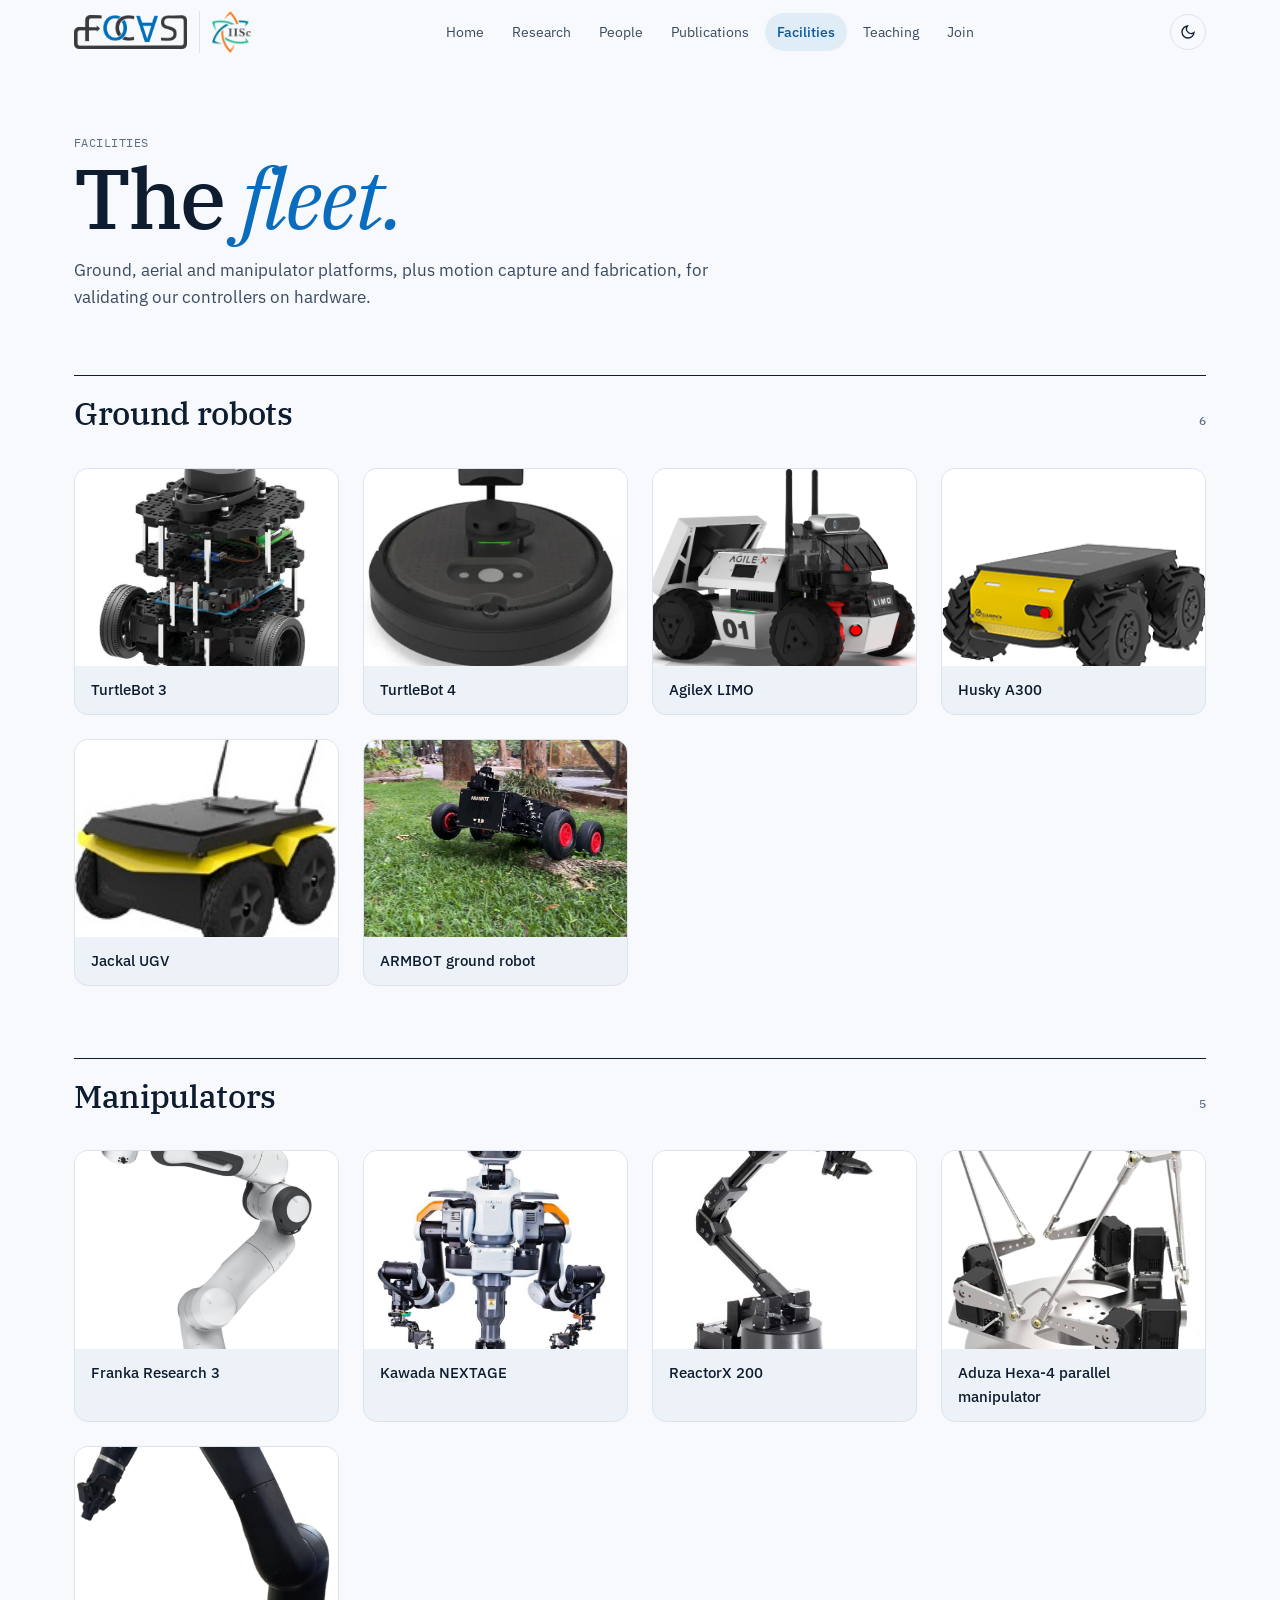
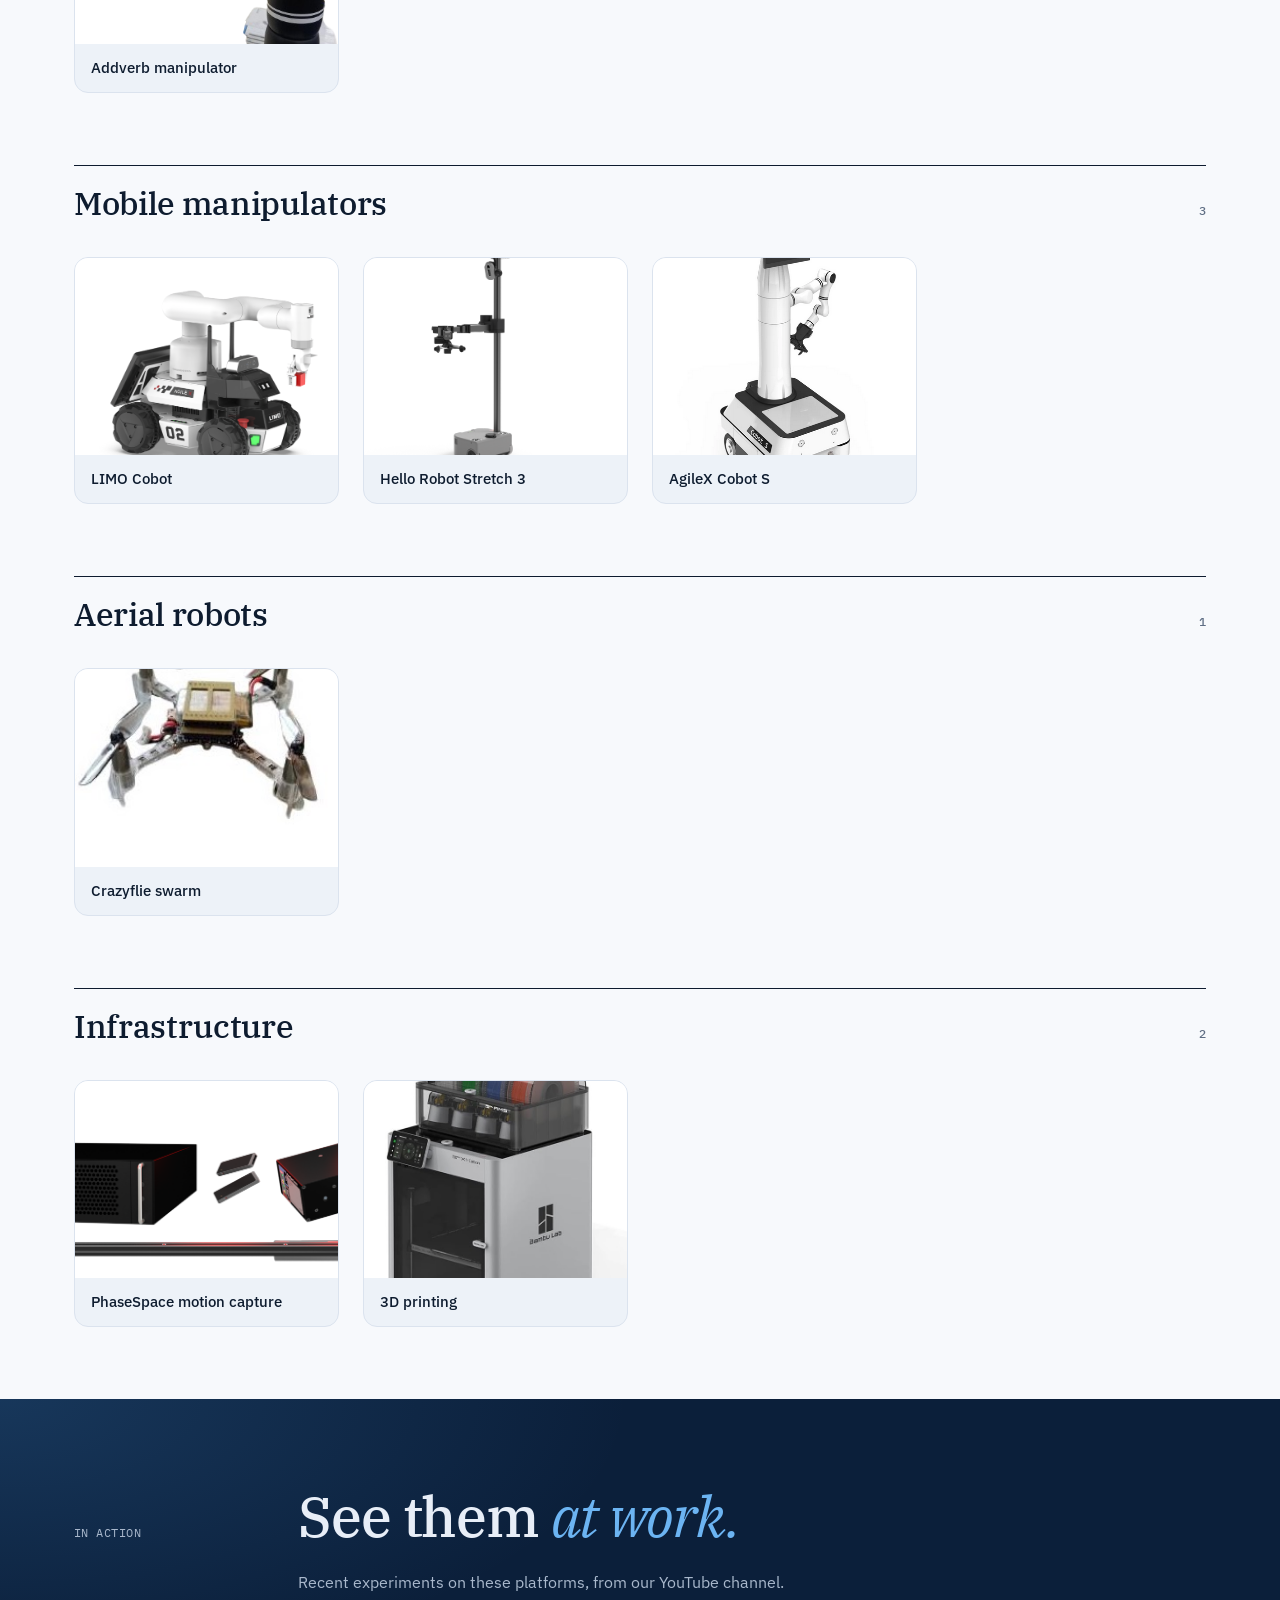
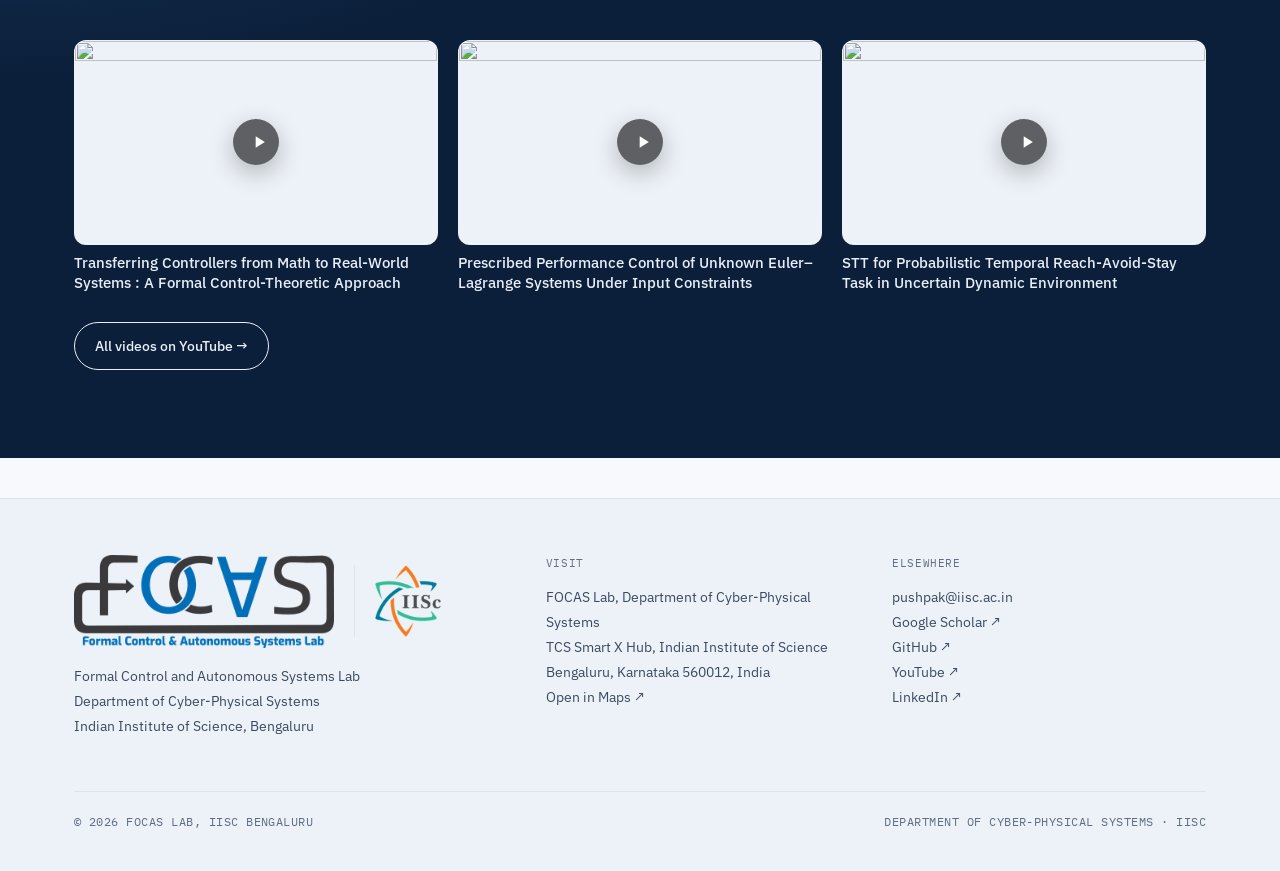
==== commit 040697a0: "Site refresh: navy + logo-blue palette, featured experiment, faster and more robust pages - Palette:" ====
--- a/focaslab-site/facilities.html
+++ b/focaslab-site/facilities.html
@@ -7,16 +7,28 @@
 <meta name="description" content="Formal Control and Autonomous Systems Lab, Department of Cyber-Physical Systems, IISc Bengaluru.">
 <meta property="og:title" content="Facilities — FOCAS Lab">
 <meta property="og:description" content="Formal Control and Autonomous Systems Lab, Department of Cyber-Physical Systems, IISc Bengaluru.">
+<meta property="og:type" content="website">
+<meta property="og:site_name" content="FOCAS Lab, IISc">
+<meta property="og:image" content="https://chayanpaul007.github.io/focaslab-website/assets/og.jpg">
+<meta property="og:image:width" content="1200"><meta property="og:image:height" content="630">
+<meta name="twitter:card" content="summary_large_image">
+<meta name="theme-color" content="#0b1f3a">
 <link rel="icon" href="assets/favicon.svg" type="image/svg+xml">
 <link rel="preconnect" href="https://fonts.googleapis.com"><link rel="preconnect" href="https://fonts.gstatic.com" crossorigin>
 <link href="https://fonts.googleapis.com/css2?family=IBM+Plex+Mono:wght@400;500&family=IBM+Plex+Sans:wght@400;500;600&family=IBM+Plex+Serif:ital,wght@0,400;0,500;1,400;1,500&display=swap" rel="stylesheet">
 <link rel="stylesheet" href="assets/style.css">
+<script>document.documentElement.classList.add('js')</script>
 </head>
 <body data-page="facilities">
-<main>
+<main id="main">
 <div class="wrap page-head"><span class="mono">Facilities</span><h1>The <em>fleet.</em></h1>
 <p>Ground, aerial and manipulator platforms, plus motion capture and fabrication, for validating our controllers on hardware.</p></div>
 <div class="wrap" id="fac" style="margin-top:56px"></div>
+<section class="band"><div class="wrap">
+  <div class="sec-head"><span class="mono">In action</span><h2>See them <em>at work.</em></h2><p>Recent experiments on these platforms, from our YouTube channel.</p></div>
+  <div class="videos three" id="inaction"></div>
+  <div style="margin-top:28px"><a class="btn ghost" id="yt-all" href="#" target="_blank" rel="noopener">All videos on YouTube →</a></div>
+</div></section>
 </main>
 <script src="assets/site.js"></script>
 </body>
--- a/focaslab-site/assets/style.css
+++ b/focaslab-site/assets/style.css
@@ -1,19 +1,23 @@
 :root{
-  --paper:#fafaf7; --paper-2:#f1f0ea; --ink:#0f1b33; --ink-2:#33405a; --muted:#6b7280; --line:#dedcd3;
-  --accent:#b8892b; --accent-ink:#8a6416; --accent-soft:rgba(184,137,43,.12); --navy:#1e3a8a; --safe:#1f7a5c;
-  --deep:#0f1b33; --on-deep:#f1f0ea;
+  --paper:#f7f9fc; --paper-2:#edf2f8; --surface:#ffffff; --ink:#0e1c2f; --ink-2:#3a4a60; --muted:#5f6e84; --line:#dbe3ee;
+  --accent:#0a6cbd; --accent-ink:#08589b; --accent-soft:rgba(10,108,189,.09); --navy:#0b1f3a; --safe:#1f7a5c;
+  --deep:#0b1f3a; --on-deep:#e8eef7; --on-deep-2:#a9b8cc; --accent-deep:#6cb4f2; --line-deep:rgba(232,238,247,.14);
+  --shadow:0 1px 2px rgba(11,31,58,.05),0 10px 30px -14px rgba(11,31,58,.22);
   --serif:"IBM Plex Serif",Georgia,serif; --sans:"IBM Plex Sans",system-ui,sans-serif; --mono:"IBM Plex Mono",ui-monospace,monospace;
   --max:1180px; --r:14px;
   color-scheme:light;
 }
 .person .ph .init{z-index:0!important}.person .ph img{position:relative;z-index:1}
 @media (prefers-color-scheme:dark){:root:not([data-theme="light"]){
-  --paper:#0a0f1c; --paper-2:#141b2d; --ink:#e8e6df; --ink-2:#c3c7d1; --muted:#9ca3af; --line:#253049;
-  --accent:#e0b455; --accent-ink:#e0b455; --accent-soft:rgba(224,180,85,.14); --navy:#8fb0ff; --safe:#4fc3a1;
-  --deep:#141b2d; --on-deep:#e8e6df; color-scheme:dark;}}
-:root[data-theme="dark"]{--paper:#0a0f1c; --paper-2:#141b2d; --ink:#e8e6df; --ink-2:#c3c7d1; --muted:#9ca3af; --line:#253049;
-  --accent:#e0b455; --accent-ink:#e0b455; --accent-soft:rgba(224,180,85,.14); --navy:#8fb0ff; --safe:#4fc3a1;
-  --deep:#141b2d; --on-deep:#e8e6df; color-scheme:dark;}
+  --paper:#0a1220; --paper-2:#111c2e; --surface:#0f1a2b; --ink:#e6edf7; --ink-2:#b4c1d4; --muted:#8a9ab0; --line:#1f2c42;
+  --accent:#4ea3ef; --accent-ink:#7ab9f3; --accent-soft:rgba(78,163,239,.14); --navy:#b4c1d4; --safe:#4fc3a1;
+  --deep:#0e1d36; --on-deep:#e6edf7; --on-deep-2:#a3b3c9; --accent-deep:#7ab9f3; --line-deep:rgba(230,237,247,.12);
+  --shadow:0 1px 2px rgba(0,0,0,.3),0 12px 32px -16px rgba(0,0,0,.6); color-scheme:dark;}}
+:root[data-theme="dark"]{
+  --paper:#0a1220; --paper-2:#111c2e; --surface:#0f1a2b; --ink:#e6edf7; --ink-2:#b4c1d4; --muted:#8a9ab0; --line:#1f2c42;
+  --accent:#4ea3ef; --accent-ink:#7ab9f3; --accent-soft:rgba(78,163,239,.14); --navy:#b4c1d4; --safe:#4fc3a1;
+  --deep:#0e1d36; --on-deep:#e6edf7; --on-deep-2:#a3b3c9; --accent-deep:#7ab9f3; --line-deep:rgba(230,237,247,.12);
+  --shadow:0 1px 2px rgba(0,0,0,.3),0 12px 32px -16px rgba(0,0,0,.6); color-scheme:dark;}
 
 /* logo: light/dark variants follow the theme */
 .logo-dark{display:none}
@@ -37,12 +41,12 @@
 .nav .wrap{display:flex;align-items:center;justify-content:space-between;height:64px;gap:20px}
 .brand{display:flex;align-items:center;gap:12px}
 .brand img{height:34px;width:auto}
-.brand small{font-family:var(--mono);font-size:10.5px;line-height:1.3;color:var(--muted);letter-spacing:.06em;border-left:1px solid var(--line);padding-left:12px}
-@media (max-width:420px){.brand small{display:none}}
+.brand .iisc{border-left:1px solid var(--line);padding-left:12px}
+.brand .iisc img{height:42px}
 .links{display:flex;gap:4px;align-items:center}
 .links a{padding:8px 12px;border-radius:99px;font-size:14px;color:var(--ink-2);transition:background .2s,color .2s}
 .links a:hover{background:var(--paper-2);color:var(--ink)}
-.links a.active{color:var(--ink);background:var(--paper-2)}
+.links a.active{color:var(--accent-ink);background:var(--accent-soft);font-weight:500}
 .icon-btn{width:36px;height:36px;border-radius:99px;border:1px solid var(--line);background:none;color:var(--ink);display:grid;place-items:center;cursor:pointer}
 .icon-btn:hover{border-color:var(--ink-2)}
 .icon-btn svg{width:16px;height:16px}
@@ -55,34 +59,65 @@
 }
 
 /* hero */
-.hero{position:relative;padding:56px 0 24px;overflow:hidden}
-.hero h1{font-family:var(--serif);font-weight:500;font-size:clamp(44px,7.4vw,104px);line-height:1;letter-spacing:-.025em}
+.hero{position:relative;padding:56px 0 8px;overflow:hidden;background:radial-gradient(1100px 520px at 85% -10%,var(--accent-soft),transparent 70%)}
+.hero-grid{display:grid;grid-template-columns:1.1fr .9fr;gap:56px;align-items:center}
+.eyebrow{display:inline-flex;gap:6px;align-items:center;padding:6px 12px;border:1px solid var(--line);border-radius:99px;background:var(--surface);color:var(--ink-2)}
+.eyebrow b{color:var(--accent);font-weight:500}
+.eyebrow b{white-space:nowrap}
+@media (max-width:560px){.eyebrow .wide{display:none}}
+.hero h1{font-family:var(--serif);font-weight:500;font-size:clamp(44px,6.4vw,92px);line-height:1;letter-spacing:-.025em;margin-top:22px}
 .hero h1 em{color:var(--accent);font-weight:400}
-.hero .sub{display:flex;flex-wrap:wrap;justify-content:space-between;gap:24px;align-items:flex-end;margin-top:28px}
-.hero .sub p{max-width:560px;color:var(--ink-2);font-size:17px}
+.lede{max-width:540px;color:var(--ink-2);font-size:18px;line-height:1.6;margin-top:22px}
+.hero .cta{margin-top:28px}
+@media (max-width:900px){.hero-grid{grid-template-columns:1fr;gap:32px}}
+/* featured experiment video: poster first, the player loads on click */
+.featured{position:relative;border-radius:18px;overflow:hidden;background:var(--deep);box-shadow:var(--shadow);border:1px solid var(--line)}
+.featured .poster,.featured .frame{display:block;width:100%;aspect-ratio:16/9;border:0;padding:0;background:var(--deep);cursor:pointer;position:relative}
+.featured .poster img{width:100%;height:100%;object-fit:cover;transition:transform .5s,opacity .3s;opacity:.92}
+.featured .poster:hover img{transform:scale(1.02);opacity:1}
+.featured iframe{width:100%;height:100%;border:0;display:block}
+.play{position:absolute;inset:0;margin:auto;width:64px;height:64px;border-radius:99px;display:grid;place-items:center;background:rgba(255,255,255,.94);color:var(--navy);box-shadow:0 8px 24px rgba(0,0,0,.25);transition:transform .2s}
+.play svg{width:26px;height:26px;margin-left:3px}
+.featured .poster:hover .play,.video:hover .play{transform:scale(1.07)}
+.featured figcaption{padding:16px 20px 18px;background:var(--deep);color:var(--on-deep)}
+.featured figcaption .mono{color:var(--on-deep-2)}
+.featured figcaption b{display:block;font-weight:500;font-size:16px;line-height:1.4;margin-top:6px}
+.js .featured:empty{aspect-ratio:16/11}
 .cta{display:flex;gap:10px;flex-wrap:wrap}
-.btn{display:inline-flex;align-items:center;gap:8px;padding:12px 20px;border-radius:99px;border:1px solid var(--ink);font-size:14px;font-weight:500;transition:transform .2s,background .2s,color .2s}
+.btn{display:inline-flex;align-items:center;gap:8px;padding:12px 20px;border-radius:99px;border:1px solid var(--ink);font-size:14px;font-weight:500;transition:transform .2s,background .2s,color .2s,border-color .2s}
 .btn:hover{transform:translateY(-1px)}
-.btn.solid{background:var(--ink);color:var(--paper);border-color:var(--ink)}
+.btn.solid{background:var(--navy);color:#fff;border-color:var(--navy)}
+.btn.solid:hover{background:var(--accent);border-color:var(--accent)}
 .btn.ghost:hover{background:var(--ink);color:var(--paper)}
-.tube-stage{position:relative;margin-top:36px;border-top:1px solid var(--line);border-bottom:1px solid var(--line);height:clamp(260px,38vw,440px)}
+@media (prefers-color-scheme:dark){:root:not([data-theme="light"]) .btn.solid{background:var(--accent);border-color:var(--accent);color:#06121f}}
+:root[data-theme="dark"] .btn.solid{background:var(--accent);border-color:var(--accent);color:#06121f}
+.tube-stage{position:relative;margin-top:48px;border-top:1px solid var(--line);border-bottom:1px solid var(--line);height:clamp(220px,30vw,360px)}
 #tube{width:100%;height:100%;display:block;cursor:crosshair}
 .tube-legend{position:absolute;left:0;bottom:10px;display:flex;gap:18px;flex-wrap:wrap;pointer-events:none}
 .tube-legend span{display:flex;align-items:center;gap:6px}
 .tube-legend i{display:inline-block;width:14px;height:8px;border-radius:2px}
 .tube-hint{position:absolute;right:0;bottom:10px;pointer-events:none}
 .stats{display:grid;grid-template-columns:repeat(auto-fit,minmax(150px,1fr));gap:12px;margin-top:28px}
-.stat{position:relative;background:var(--paper-2);border:1px solid var(--line);border-radius:var(--r);padding:22px 20px 18px;overflow:hidden}
+.stat{position:relative;background:var(--surface);border:1px solid var(--line);border-radius:var(--r);padding:22px 20px 18px;overflow:hidden;box-shadow:var(--shadow)}
 .stat::before{content:"";position:absolute;left:20px;top:0;width:36px;height:3px;background:var(--accent);border-radius:0 0 3px 3px}
-.stat b{display:block;font-family:var(--serif);font-weight:500;font-size:clamp(40px,5vw,64px);line-height:1;letter-spacing:-.02em;color:var(--ink);font-variant-numeric:tabular-nums}
+.stat b{display:block;font-family:var(--serif);font-weight:500;font-size:clamp(36px,4.4vw,56px);line-height:1;letter-spacing:-.02em;color:var(--ink);font-variant-numeric:tabular-nums}
 .stat b sup{font-size:.45em;color:var(--accent);vertical-align:top;margin-left:2px}
 .stat .mono{display:block;margin-top:10px;color:var(--ink-2)}
 .stat a.mono{border:0}
 .stat.link{display:flex;flex-direction:column;justify-content:flex-end;background:var(--deep);border-color:var(--deep);color:var(--on-deep)}
 .stat.link::before{display:none}
 .stat.link .mono{color:var(--on-deep);opacity:.8}
-.stat.link b{color:var(--accent);font-size:26px}
+.stat.link b{color:var(--accent-deep);font-size:26px}
 .stat.link:hover b{transform:translateX(4px)}.stat.link b{transition:transform .25s}
+/* home: one quiet bar instead of five cards; three figures on phones */
+.home-stats{grid-template-columns:repeat(5,1fr);gap:0;border:1px solid var(--line);border-radius:var(--r);background:var(--surface);box-shadow:var(--shadow);margin-top:28px}
+.home-stats .stat{background:none;border:0;border-radius:0;box-shadow:none;padding:20px 22px}
+.home-stats .stat + .stat{border-left:1px solid var(--line)}
+.home-stats .stat::before{display:none}
+.home-stats .stat b{font-size:clamp(28px,3.4vw,42px)}
+@media (max-width:640px){.home-stats{grid-template-columns:repeat(3,1fr)}.home-stats .stat:nth-child(n+4){display:none}.home-stats .stat{padding:16px 14px}.home-stats .stat .mono{font-size:10.5px}}
+.asof{font-size:12.5px;color:var(--muted);margin-top:10px}
+.js .stats:empty{min-height:110px}
 
 /* sections */
 section{padding:88px 0}
@@ -140,6 +175,7 @@
 .flow b{display:block;font-family:var(--serif);font-weight:500;font-size:21px;margin:8px 0 4px;letter-spacing:-.01em}
 .flow p{color:var(--ink-2);font-size:14.5px}
 @media (max-width:760px){.flow{grid-template-columns:1fr 1fr}.flow::before{display:none}.flow li:nth-child(3){padding-left:0;border-left:0}}
+@media (max-width:520px){.flow{grid-template-columns:1fr}.flow li,.flow li + li{padding:16px 0;border-left:0;border-bottom:1px solid var(--line)}}
 @media (prefers-reduced-motion:reduce){.flow::before{animation:none}}
 
 /* news + papers */
@@ -147,6 +183,7 @@
 @media (max-width:860px){.two{grid-template-columns:1fr}}
 .news li{list-style:none;display:grid;grid-template-columns:86px 1fr;gap:16px;padding:14px 0;border-bottom:1px solid var(--line)}
 .news li:first-child{border-top:1px solid var(--ink)}
+.news .more{color:var(--accent-ink);font-size:13px;white-space:nowrap}
 .news .d{font-family:var(--mono);font-size:12px;color:var(--muted);padding-top:3px}
 .col-title{display:flex;justify-content:space-between;align-items:baseline;margin-bottom:14px}
 .col-title h3{font-family:var(--serif);font-weight:500;font-size:28px;letter-spacing:-.01em}
@@ -192,7 +229,7 @@
 @media (max-width:760px){.pi{grid-template-columns:1fr;gap:24px}.pi .ph{max-width:260px}}
 .grid{display:grid;grid-template-columns:repeat(auto-fill,minmax(210px,1fr));gap:36px 24px}
 .person .ph{aspect-ratio:1;border-radius:var(--r);overflow:hidden;background:var(--paper-2);position:relative}
-.person .ph img{width:100%;height:100%;object-fit:cover;filter:grayscale(1) contrast(1.02);transition:filter .5s,transform .6s}
+.person .ph img{width:100%;height:100%;object-fit:cover;filter:saturate(.85);transition:filter .5s,transform .6s}
 .person:hover .ph img{filter:none;transform:scale(1.03)}
 .person .ph .init{position:absolute;inset:0;display:grid;place-items:center;font-family:var(--serif);font-size:56px;color:var(--muted)}
 .person h4{font-weight:600;font-size:16px;margin-top:14px}
@@ -226,7 +263,8 @@
 .fac figcaption{padding:12px 16px;font-weight:500;font-size:15px}
 .strip{display:flex;gap:14px;overflow:hidden;mask-image:linear-gradient(90deg,transparent,#000 8%,#000 92%,transparent)}
 .strip .track{display:flex;gap:14px;animation:slide 60s linear infinite}
-.strip:hover .track{animation-play-state:paused}
+.strip:hover .track,.strip.is-off .track{animation-play-state:paused}
+.flow.is-off::before{animation-play-state:paused}
 .strip figure{flex:0 0 220px;border-radius:12px;overflow:hidden;background:#fff;border:1px solid var(--line)}
 .strip img{width:220px;height:165px;object-fit:cover}
 .strip figcaption{font-size:12.5px;padding:8px 10px;background:var(--paper-2);color:var(--ink-2)}
@@ -242,12 +280,13 @@
 .open p{color:var(--ink-2);font-size:15px}
 .open a{display:inline-block;margin-top:14px;font-family:var(--mono);font-size:12.5px;border-bottom:1px solid var(--accent)}
 @media (max-width:760px){.open{grid-template-columns:1fr}.open > div{padding:24px 0!important;border-right:0!important}}
-.callout{background:var(--deep);color:var(--on-deep);border:1px solid var(--line);border-radius:22px;padding:clamp(28px,5vw,56px);display:grid;grid-template-columns:1.4fr 1fr;gap:32px;align-items:end}
+.callout{background:radial-gradient(700px 300px at 100% 0%,rgba(78,163,239,.28),transparent 70%),var(--deep);color:var(--on-deep);border:1px solid var(--line-deep);border-radius:22px;box-shadow:var(--shadow);padding:clamp(28px,5vw,56px);display:grid;grid-template-columns:1.4fr 1fr;gap:32px;align-items:end}
 .callout h2{font-family:var(--serif);font-weight:500;font-size:clamp(32px,4.4vw,56px);line-height:1.05;letter-spacing:-.02em}
-.callout h2 em{color:var(--accent)}
+.callout h2 em{color:var(--accent-deep)}
 .callout p{opacity:.75;margin-top:12px}
 .callout .btn{border-color:var(--on-deep);color:var(--on-deep)}
-.callout .btn.solid{background:var(--accent);border-color:var(--accent);color:#0f1b33}
+.callout .btn.solid{background:#fff;border-color:#fff;color:var(--navy)}
+.callout .btn.solid:hover{background:var(--accent-deep);border-color:var(--accent-deep)}
 @media (max-width:760px){.callout{grid-template-columns:1fr}}
 .steps{counter-reset:s;display:grid;grid-template-columns:repeat(4,1fr);gap:20px}
 .steps li{list-style:none;counter-increment:s;border-top:1px solid var(--line);padding-top:14px;color:var(--ink-2);font-size:15px}
@@ -270,20 +309,117 @@
 @media (max-width:640px){.course{grid-template-columns:1fr}}
 
 /* footer */
-footer{border-top:1px solid var(--line);padding:56px 0 40px;margin-top:40px}
+footer{border-top:1px solid var(--line);padding:56px 0 40px;margin-top:40px;background:var(--paper-2)}
 footer .wrap{display:grid;grid-template-columns:1.4fr 1fr 1fr;gap:32px}
 footer h5{font-family:var(--mono);font-size:11px;letter-spacing:.06em;text-transform:uppercase;color:var(--muted);margin-bottom:12px;font-weight:400}
 footer p,footer a{font-size:14px;color:var(--ink-2);line-height:1.8}
 footer a{display:block}
 footer a:hover{color:var(--accent)}
-footer .big img{width:min(260px,100%);height:auto;margin-bottom:16px}
+footer .big{display:flex;align-items:center;gap:20px;margin-bottom:16px}
+footer .big img{width:min(260px,100%);height:auto}
+footer .big .iisc{flex:none;border-left:1px solid var(--line);padding-left:20px}
+footer .big .logo-light,footer .big .logo-dark{min-width:0}
+footer .big .iisc img{width:auto;height:72px}
 footer .base{grid-column:1/-1;display:flex;justify-content:space-between;flex-wrap:wrap;gap:12px;border-top:1px solid var(--line);padding-top:20px;margin-top:20px}
 @media (max-width:760px){footer .wrap{grid-template-columns:1fr}}
 
 /* reveal */
-.rv{opacity:0;transform:translateY(16px);transition:opacity .8s ease,transform .8s ease}
-.rv.in{opacity:1;transform:none}
-@media (prefers-reduced-motion:reduce){.rv{opacity:1;transform:none}}
-::selection{background:var(--accent);color:#0f1b33}
+/* hidden only once JS is known to run, so content never stays blank */
+.js .rv{opacity:0;transform:translateY(14px);transition:opacity .7s ease,transform .7s ease}
+.js .rv.in{opacity:1;transform:none}
+@media (prefers-reduced-motion:reduce){.js .rv{opacity:1;transform:none;transition:none}}
+::selection{background:var(--accent);color:#fff}
 @media (max-width:700px){.tube-hint{display:none}.tube-legend{gap:12px}.tube-legend span{font-size:10px}}
 @media (max-width:700px){.toolbar{position:static}}
+
+/* group photo (home) */
+.group-photo{position:relative;border-radius:var(--r);overflow:hidden;border:1px solid var(--line)}
+.group-photo img{width:100%;aspect-ratio:21/9;object-fit:cover;object-position:50% 72%}
+.group-photo figcaption{position:absolute;left:0;right:0;bottom:0;display:flex;justify-content:space-between;align-items:flex-end;gap:12px;padding:40px 22px 16px;background:linear-gradient(transparent,rgba(0,0,0,.6));color:#fff}
+.group-photo figcaption span{font-family:var(--serif);font-size:clamp(20px,2.6vw,30px)}
+.group-photo figcaption a{font-size:14px;white-space:nowrap;border-bottom:1px solid rgba(255,255,255,.6)}
+@media (max-width:600px){.group-photo img{aspect-ratio:4/3}}
+
+/* latest videos (home) */
+.videos{display:grid;grid-template-columns:repeat(4,1fr);gap:20px}
+@media (max-width:900px){.videos{grid-template-columns:repeat(2,1fr)}}
+@media (max-width:520px){.videos{grid-template-columns:1fr}}
+.video{display:flex;flex-direction:column;gap:8px}
+.video .thumb{position:relative;display:block;border-radius:12px;overflow:hidden;border:1px solid var(--line);background:var(--paper-2)}
+.video .thumb img{width:100%;aspect-ratio:16/9;object-fit:cover;transition:transform .3s}
+.video:hover .thumb img{transform:scale(1.03)}
+.video .play{position:absolute;inset:0;margin:auto;width:48px;height:48px;border-radius:99px;display:grid;place-items:center;background:rgba(0,0,0,.6);color:#fff;font-size:16px;padding-left:3px}
+.video b{font-weight:500;font-size:15px;line-height:1.35;color:var(--ink)}
+.video:hover b{color:var(--accent)}
+
+/* photo strip (people) */
+.strip.photos{margin:8px 0 48px}
+.strip.photos figure{flex-basis:320px;background:var(--paper-2)}
+.strip.photos img{width:320px;height:220px}
+@media (max-width:600px){.strip.photos figure{flex-basis:240px}.strip.photos img{width:240px;height:170px}}
+
+/* ---------- refresh: shared pieces ---------- */
+.skip{position:absolute;left:12px;top:-60px;z-index:100;padding:10px 16px;border-radius:10px;background:var(--navy);color:#fff;font-weight:500;transition:top .2s}
+.skip:focus{top:12px}
+:focus-visible{outline:2px solid var(--accent);outline-offset:3px;border-radius:6px}
+.load-error{margin:40px 0;padding:16px 20px;border:1px solid var(--line);border-radius:var(--r);background:var(--surface);color:var(--ink-2)}
+/* placeholders reserve space while data loads, so pages never look empty */
+.js .skel:empty{min-height:420px;border-radius:var(--r);background:linear-gradient(100deg,var(--paper-2) 30%,var(--surface) 50%,var(--paper-2) 70%) 0 0/300% 100%;animation:shimmer 1.4s linear infinite}
+@keyframes shimmer{to{background-position:-300% 0}}
+@media (prefers-reduced-motion:reduce){.js .skel:empty{animation:none}}
+.recent{border-top:1px solid var(--ink)}
+
+/* dark navy band (videos) */
+.band{background:radial-gradient(900px 400px at 0% 0%,rgba(78,163,239,.18),transparent 70%),var(--deep);color:var(--on-deep);margin:24px 0}
+.band .sec-head .mono,.band .video .mono{color:var(--on-deep-2)}
+.band .sec-head p{color:var(--on-deep-2)}
+.band .sec-head h2 em{color:var(--accent-deep)}
+.band .video b{color:var(--on-deep)}
+.band .video:hover b{color:var(--accent-deep)}
+.band .video .thumb{border-color:var(--line-deep)}
+.band .btn{border-color:var(--on-deep);color:var(--on-deep)}
+.band .btn.ghost:hover{background:var(--on-deep);color:var(--navy)}
+.videos.three{grid-template-columns:repeat(3,1fr)}
+@media (max-width:900px){.videos.three{grid-template-columns:repeat(2,1fr)}}
+@media (max-width:520px){.videos.three{grid-template-columns:1fr}}
+.video .play{width:46px;height:46px}
+.video .play svg{width:20px;height:20px}
+
+/* strips: on touch screens, swipe instead of an endless marquee */
+@media (hover:none){
+  .strip{overflow-x:auto;scroll-snap-type:x mandatory;-webkit-overflow-scrolling:touch;scrollbar-width:none;padding:0 16px;mask-image:none}
+  .strip::-webkit-scrollbar{display:none}
+  .strip .track{animation:none}
+  .strip .dup{display:none}
+  .strip figure{scroll-snap-align:start}
+}
+
+/* research: start here */
+.paths{display:grid;grid-template-columns:repeat(3,1fr);gap:16px;margin-top:40px}
+.paths a{display:flex;flex-direction:column;gap:6px;padding:22px;border:1px solid var(--line);border-radius:var(--r);background:var(--surface);box-shadow:var(--shadow);transition:border-color .2s,transform .2s}
+.paths a:hover{border-color:var(--accent);transform:translateY(-2px)}
+.paths b{font-family:var(--serif);font-weight:500;font-size:22px;letter-spacing:-.01em}
+.paths p{color:var(--ink-2);font-size:14.5px;flex:1}
+.paths .go{color:var(--accent-ink);font-size:14px;font-weight:500;margin-top:6px}
+@media (max-width:760px){.paths{grid-template-columns:1fr}}
+
+/* join: open topics */
+.projects{display:grid;grid-template-columns:repeat(2,1fr);gap:18px}
+.project{display:flex;flex-direction:column;padding:24px;border:1px solid var(--line);border-radius:var(--r);background:var(--surface);box-shadow:var(--shadow)}
+.project .ph-head{display:flex;justify-content:space-between;align-items:center;gap:10px;flex-wrap:wrap}
+.project h3{font-family:var(--serif);font-weight:500;font-size:23px;line-height:1.2;letter-spacing:-.01em;margin:14px 0 8px}
+.project p{color:var(--ink-2);font-size:15px}
+.project dl{display:grid;grid-template-columns:120px 1fr;gap:6px 14px;margin:16px 0 0;padding-top:14px;border-top:1px solid var(--line);font-size:14px}
+.project dt{font-family:var(--mono);font-size:11px;letter-spacing:.04em;text-transform:uppercase;color:var(--muted);padding-top:2px}
+.project dd{color:var(--ink-2)}
+.project > a{margin-top:auto;padding-top:16px;color:var(--accent-ink);font-size:14px;font-weight:500}
+.status{font-family:var(--mono);font-size:11px;letter-spacing:.05em;text-transform:uppercase;padding:4px 10px;border-radius:99px;border:1px solid currentColor}
+.status.open{color:var(--safe);background:color-mix(in srgb,var(--safe) 10%,transparent)}
+.status.upcoming{color:var(--accent-ink)}
+.status.closed{color:var(--muted)}
+@media (max-width:760px){.projects{grid-template-columns:1fr}.project dl{grid-template-columns:1fr}}
+
+/* people: where alumni go */
+.went{list-style:none;display:flex;flex-wrap:wrap;gap:8px}
+.went li{padding:8px 14px;border:1px solid var(--line);border-radius:99px;background:var(--surface);font-size:14.5px;font-weight:500;cursor:default}
+.went li small{font-family:var(--mono);font-size:11px;color:var(--accent-ink);font-weight:400}
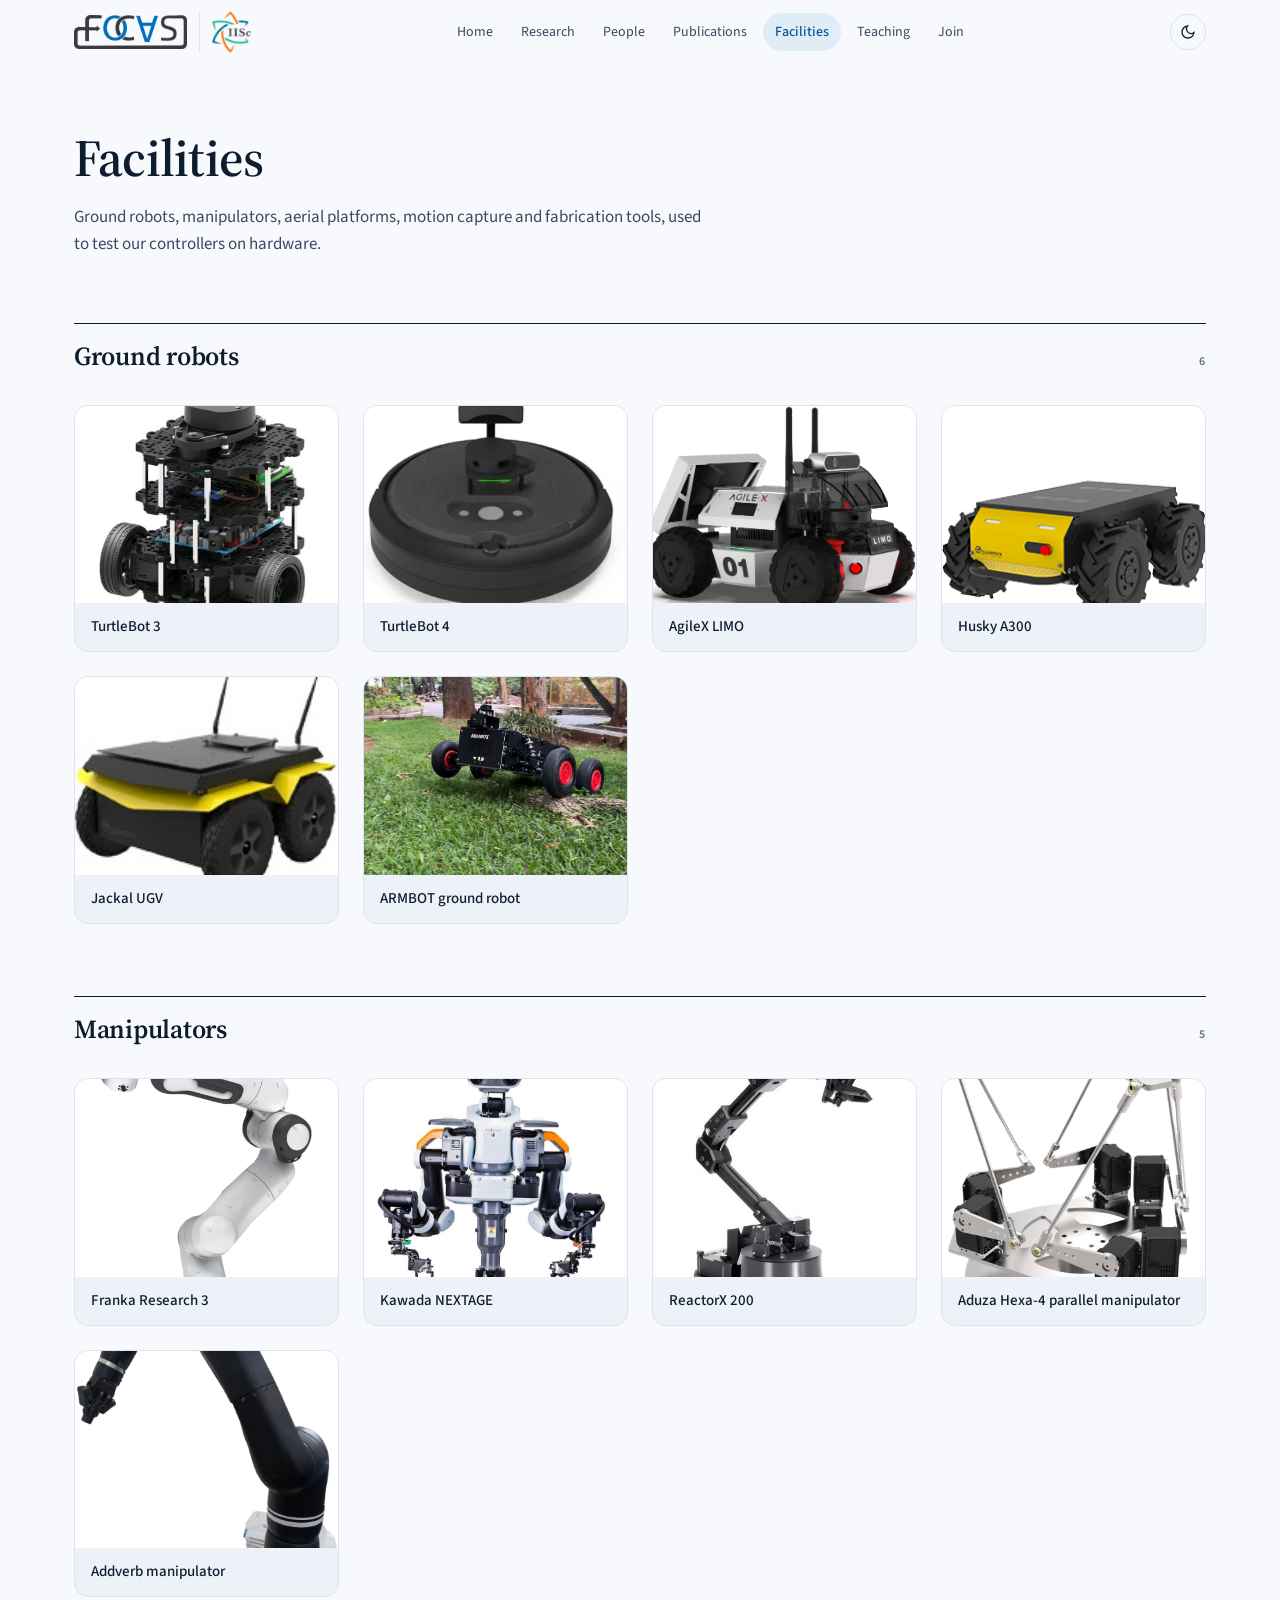
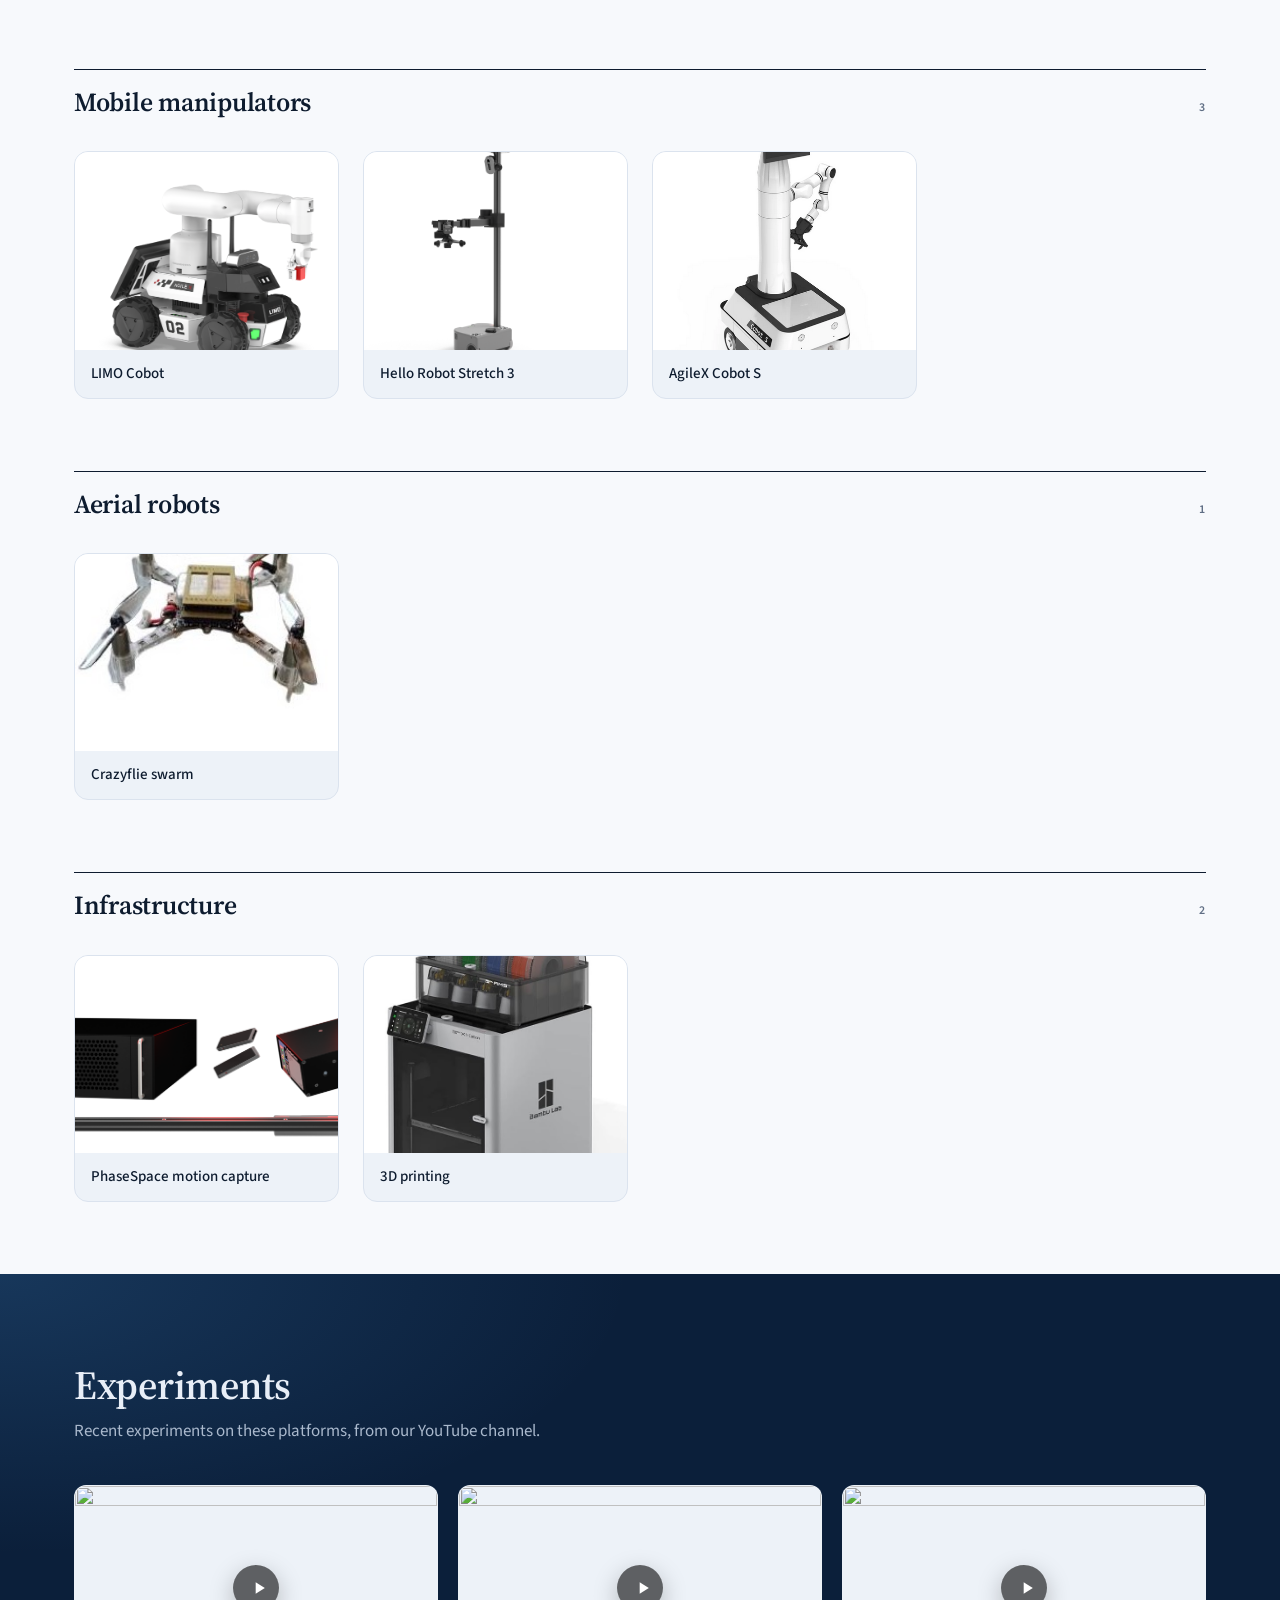
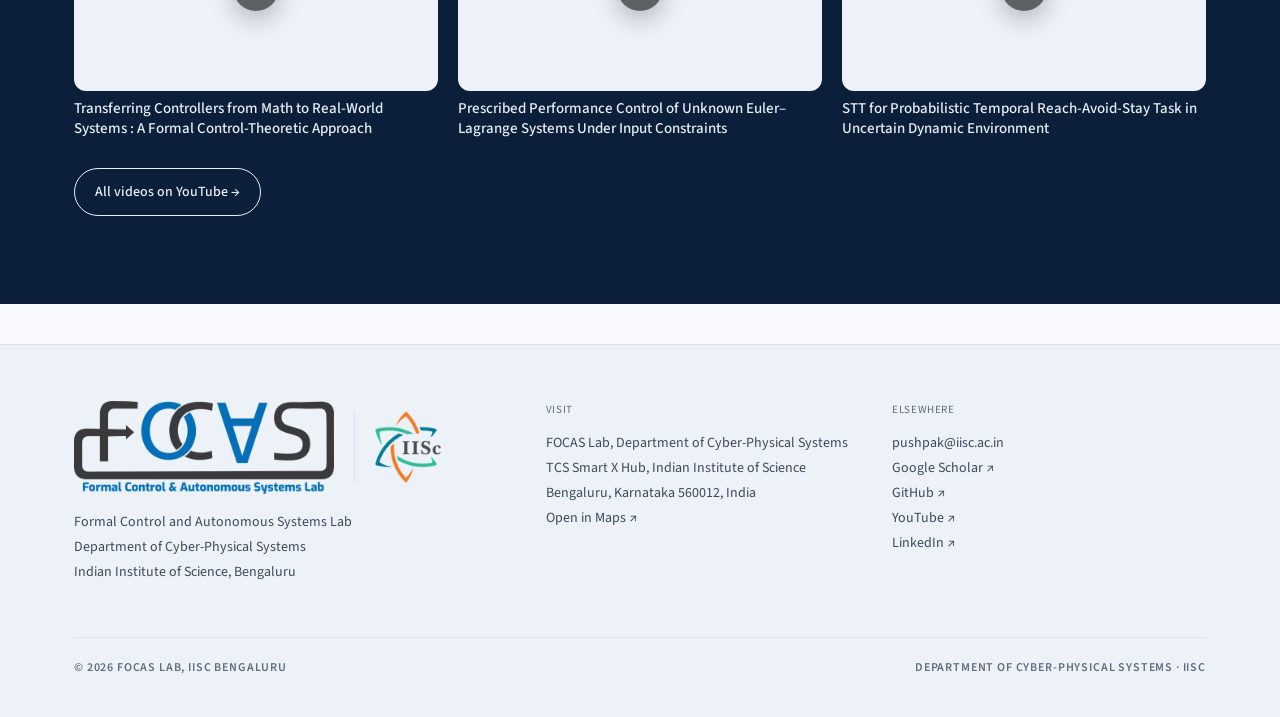
==== commit 15f9b1c0: "Professional typography, plain headings, PI bio; Poulomee to alumni - Fonts: replace IBM Plex Serif/" ====
--- a/focaslab-site/facilities.html
+++ b/focaslab-site/facilities.html
@@ -15,17 +15,17 @@
 <meta name="theme-color" content="#0b1f3a">
 <link rel="icon" href="assets/favicon.svg" type="image/svg+xml">
 <link rel="preconnect" href="https://fonts.googleapis.com"><link rel="preconnect" href="https://fonts.gstatic.com" crossorigin>
-<link href="https://fonts.googleapis.com/css2?family=IBM+Plex+Mono:wght@400;500&family=IBM+Plex+Sans:wght@400;500;600&family=IBM+Plex+Serif:ital,wght@0,400;0,500;1,400;1,500&display=swap" rel="stylesheet">
+<link href="https://fonts.googleapis.com/css2?family=Source+Sans+3:ital,wght@0,400;0,500;0,600;0,700;1,400&family=Source+Serif+4:ital,opsz,wght@0,8..60,400;0,8..60,600;1,8..60,400&display=swap" rel="stylesheet">
 <link rel="stylesheet" href="assets/style.css">
 <script>document.documentElement.classList.add('js')</script>
 </head>
 <body data-page="facilities">
 <main id="main">
-<div class="wrap page-head"><span class="mono">Facilities</span><h1>The <em>fleet.</em></h1>
-<p>Ground, aerial and manipulator platforms, plus motion capture and fabrication, for validating our controllers on hardware.</p></div>
+<div class="wrap page-head"><h1>Facilities</h1>
+<p>Ground robots, manipulators, aerial platforms, motion capture and fabrication tools, used to test our controllers on hardware.</p></div>
 <div class="wrap" id="fac" style="margin-top:56px"></div>
 <section class="band"><div class="wrap">
-  <div class="sec-head"><span class="mono">In action</span><h2>See them <em>at work.</em></h2><p>Recent experiments on these platforms, from our YouTube channel.</p></div>
+  <div class="sec-head"><h2>Experiments</h2><p>Recent experiments on these platforms, from our YouTube channel.</p></div>
   <div class="videos three" id="inaction"></div>
   <div style="margin-top:28px"><a class="btn ghost" id="yt-all" href="#" target="_blank" rel="noopener">All videos on YouTube →</a></div>
 </div></section>
--- a/focaslab-site/assets/style.css
+++ b/focaslab-site/assets/style.css
@@ -3,7 +3,8 @@
   --accent:#0a6cbd; --accent-ink:#08589b; --accent-soft:rgba(10,108,189,.09); --navy:#0b1f3a; --safe:#1f7a5c;
   --deep:#0b1f3a; --on-deep:#e8eef7; --on-deep-2:#a9b8cc; --accent-deep:#6cb4f2; --line-deep:rgba(232,238,247,.14);
   --shadow:0 1px 2px rgba(11,31,58,.05),0 10px 30px -14px rgba(11,31,58,.22);
-  --serif:"IBM Plex Serif",Georgia,serif; --sans:"IBM Plex Sans",system-ui,sans-serif; --mono:"IBM Plex Mono",ui-monospace,monospace;
+  --serif:"Source Serif 4",Georgia,"Times New Roman",serif; --sans:"Source Sans 3",-apple-system,"Segoe UI",Roboto,system-ui,sans-serif;
+  --label:var(--sans); --mono:ui-monospace,SFMono-Regular,Menlo,Consolas,monospace;
   --max:1180px; --r:14px;
   color-scheme:light;
 }
@@ -26,11 +27,11 @@
 
 *{box-sizing:border-box;margin:0;padding:0}
 html{scroll-behavior:smooth}
-body{background:var(--paper);color:var(--ink);font:16px/1.6 var(--sans);-webkit-font-smoothing:antialiased;overflow-x:hidden}
+body{background:var(--paper);color:var(--ink);font:17px/1.6 var(--sans);-webkit-font-smoothing:antialiased;overflow-x:hidden}
 a{color:inherit;text-decoration:none}
 img{display:block;max-width:100%}
 .wrap{max-width:var(--max);margin:0 auto;padding:0 24px}
-.mono{font-family:var(--mono);font-size:12px;letter-spacing:.04em;text-transform:uppercase;color:var(--muted)}
+.mono{font-family:var(--label);font-size:12px;font-weight:600;letter-spacing:.07em;text-transform:uppercase;color:var(--muted)}
 .serif{font-family:var(--serif);font-weight:400}
 em{font-style:italic}
 .accent{color:var(--accent)}
@@ -65,7 +66,7 @@
 .eyebrow b{color:var(--accent);font-weight:500}
 .eyebrow b{white-space:nowrap}
 @media (max-width:560px){.eyebrow .wide{display:none}}
-.hero h1{font-family:var(--serif);font-weight:500;font-size:clamp(44px,6.4vw,92px);line-height:1;letter-spacing:-.025em;margin-top:22px}
+.hero h1{font-family:var(--serif);font-weight:600;font-size:clamp(34px,4.4vw,58px);line-height:1.08;letter-spacing:-.015em;margin-top:22px}
 .hero h1 em{color:var(--accent);font-weight:400}
 .lede{max-width:540px;color:var(--ink-2);font-size:18px;line-height:1.6;margin-top:22px}
 .hero .cta{margin-top:28px}
@@ -100,7 +101,7 @@
 .stats{display:grid;grid-template-columns:repeat(auto-fit,minmax(150px,1fr));gap:12px;margin-top:28px}
 .stat{position:relative;background:var(--surface);border:1px solid var(--line);border-radius:var(--r);padding:22px 20px 18px;overflow:hidden;box-shadow:var(--shadow)}
 .stat::before{content:"";position:absolute;left:20px;top:0;width:36px;height:3px;background:var(--accent);border-radius:0 0 3px 3px}
-.stat b{display:block;font-family:var(--serif);font-weight:500;font-size:clamp(36px,4.4vw,56px);line-height:1;letter-spacing:-.02em;color:var(--ink);font-variant-numeric:tabular-nums}
+.stat b{display:block;font-family:var(--serif);font-weight:600;font-size:clamp(30px,3.4vw,44px);line-height:1;letter-spacing:-.012em;color:var(--ink);font-variant-numeric:lining-nums tabular-nums}
 .stat b sup{font-size:.45em;color:var(--accent);vertical-align:top;margin-left:2px}
 .stat .mono{display:block;margin-top:10px;color:var(--ink-2)}
 .stat a.mono{border:0}
@@ -121,13 +122,12 @@
 
 /* sections */
 section{padding:88px 0}
-.sec-head{display:grid;grid-template-columns:200px 1fr;gap:24px;margin-bottom:44px;align-items:baseline}
-.sec-head h2{font-family:var(--serif);font-weight:500;font-size:clamp(32px,4.4vw,56px);line-height:1.05;letter-spacing:-.02em}
+.sec-head{margin-bottom:40px;max-width:760px}
+.sec-head h2{font-family:var(--serif);font-weight:600;font-size:clamp(28px,3.2vw,40px);line-height:1.15;letter-spacing:-.012em}
 .sec-head h2 em{color:var(--accent);font-weight:400}
-.sec-head p{grid-column:2;color:var(--ink-2);max-width:640px}
-@media (max-width:700px){.sec-head{grid-template-columns:1fr;gap:10px}.sec-head p{grid-column:1}}
+.sec-head p{margin-top:10px;color:var(--ink-2);max-width:640px}
 .page-head{padding-top:64px;padding-bottom:8px}
-.page-head h1{font-family:var(--serif);font-weight:500;font-size:clamp(44px,6.6vw,88px);line-height:1;letter-spacing:-.025em}
+.page-head h1{font-family:var(--serif);font-weight:600;font-size:clamp(34px,4.4vw,52px);line-height:1.1;letter-spacing:-.015em}
 .page-head h1 em{color:var(--accent);font-weight:400}
 .page-head p{margin-top:18px;max-width:640px;color:var(--ink-2);font-size:17px}
 
@@ -135,8 +135,8 @@
 .themes{border-top:1px solid var(--ink)}
 .theme{display:grid;grid-template-columns:80px 1.1fr 1.4fr 40px;gap:24px;padding:28px 0;border-bottom:1px solid var(--line);align-items:start;transition:background .25s}
 .theme:hover{background:linear-gradient(90deg,var(--accent-soft),transparent 70%)}
-.theme .num{font-family:var(--mono);color:var(--muted);font-size:13px;padding-top:8px}
-.theme h3{font-family:var(--serif);font-weight:500;font-size:clamp(22px,2.5vw,30px);line-height:1.15;letter-spacing:-.01em}
+.theme .num{font-family:var(--label);color:var(--muted);font-size:13px;padding-top:8px}
+.theme h3{font-family:var(--serif);font-weight:600;font-size:clamp(22px,2.5vw,30px);line-height:1.15;letter-spacing:-.01em}
 .theme .k{display:block;margin-top:6px}
 .theme p{color:var(--ink-2)}
 .theme .arrow{padding-top:8px;transition:transform .25s;color:var(--muted)}
@@ -145,7 +145,7 @@
 
 .rcard{display:grid;grid-template-columns:1fr 1fr;gap:40px;padding:56px 0;border-top:1px solid var(--line);align-items:center}
 .rcard:nth-child(even) .media{order:-1}
-.rcard h2{font-family:var(--serif);font-weight:500;font-size:clamp(30px,3.6vw,46px);line-height:1.05;letter-spacing:-.02em;margin:10px 0 16px}
+.rcard h2{font-family:var(--serif);font-weight:600;font-size:clamp(26px,2.8vw,34px);line-height:1.15;letter-spacing:-.012em;margin:10px 0 16px}
 .rcard p{color:var(--ink-2);font-size:17px}
 .rcard .media{border-radius:var(--r);overflow:hidden;background:var(--paper-2);aspect-ratio:16/10;border:1px solid var(--line)}
 .rcard .media img,.rcard .media iframe{width:100%;height:100%;object-fit:cover;border:0}
@@ -162,7 +162,7 @@
 .selected a:hover{color:var(--accent-ink)}
 .selected small{display:block;font-weight:400;font-style:italic;color:var(--muted);font-size:13px;margin-top:2px}
 .code{display:flex;flex-wrap:wrap;gap:8px;margin-top:16px}
-.code a{font-family:var(--mono);font-size:11.5px;padding:6px 11px;border-radius:99px;border:1px solid var(--line);color:var(--ink-2);transition:border-color .2s,color .2s}
+.code a{font-family:var(--label);font-size:11.5px;padding:6px 11px;border-radius:99px;border:1px solid var(--line);color:var(--ink-2);transition:border-color .2s,color .2s}
 .code a:hover{border-color:var(--accent);color:var(--accent-ink)}
 @media (max-width:820px){.rcard{grid-template-columns:1fr;gap:24px}.rcard:nth-child(even) .media{order:0}.rcard .media.viz{position:relative;top:0;order:-1!important}}
 
@@ -172,7 +172,7 @@
 @keyframes flow{0%,8%{transform:translateX(0)}25%,33%{transform:translateX(100%)}50%,58%{transform:translateX(200%)}75%,92%{transform:translateX(300%)}100%{transform:translateX(0)}}
 .flow li{padding:20px 20px 4px 0}
 .flow li + li{padding-left:20px;border-left:1px solid var(--line)}
-.flow b{display:block;font-family:var(--serif);font-weight:500;font-size:21px;margin:8px 0 4px;letter-spacing:-.01em}
+.flow b{display:block;font-family:var(--serif);font-weight:600;font-size:21px;margin:8px 0 4px;letter-spacing:-.01em}
 .flow p{color:var(--ink-2);font-size:14.5px}
 @media (max-width:760px){.flow{grid-template-columns:1fr 1fr}.flow::before{display:none}.flow li:nth-child(3){padding-left:0;border-left:0}}
 @media (max-width:520px){.flow{grid-template-columns:1fr}.flow li,.flow li + li{padding:16px 0;border-left:0;border-bottom:1px solid var(--line)}}
@@ -184,9 +184,9 @@
 .news li{list-style:none;display:grid;grid-template-columns:86px 1fr;gap:16px;padding:14px 0;border-bottom:1px solid var(--line)}
 .news li:first-child{border-top:1px solid var(--ink)}
 .news .more{color:var(--accent-ink);font-size:13px;white-space:nowrap}
-.news .d{font-family:var(--mono);font-size:12px;color:var(--muted);padding-top:3px}
+.news .d{font-family:var(--label);font-size:12px;color:var(--muted);padding-top:3px}
 .col-title{display:flex;justify-content:space-between;align-items:baseline;margin-bottom:14px}
-.col-title h3{font-family:var(--serif);font-weight:500;font-size:28px;letter-spacing:-.01em}
+.col-title h3{font-family:var(--serif);font-weight:600;font-size:28px;letter-spacing:-.01em}
 .col-title a{font-size:13px;border-bottom:1px solid var(--accent)}
 
 /* publications */
@@ -197,35 +197,39 @@
 .pub .a b{color:var(--ink);font-weight:600}
 .pub .v{font-style:italic;color:var(--muted);font-size:14px}
 .pub .side{display:flex;flex-direction:column;align-items:flex-end;gap:8px;text-align:right}
-.tag{font-family:var(--mono);font-size:10.5px;letter-spacing:.06em;text-transform:uppercase;padding:3px 8px;border-radius:99px;border:1px solid var(--line);color:var(--muted);white-space:nowrap}
+.tag{font-family:var(--label);font-size:10.5px;letter-spacing:.06em;text-transform:uppercase;padding:3px 8px;border-radius:99px;border:1px solid var(--line);color:var(--muted);white-space:nowrap}
 .tag.journal{border-color:var(--ink);color:var(--ink)}
 .tag.conference{border-color:var(--accent);color:var(--accent-ink)}
 .tag.preprint{border-style:dashed}
-.pub .lk{display:flex;gap:10px;font-family:var(--mono);font-size:11.5px}
+.pub .lk{display:flex;gap:10px;font-family:var(--label);font-size:11.5px}
 .pub .lk a{color:var(--muted);border-bottom:1px solid var(--line)}
 .pub .lk a:hover{color:var(--accent);border-color:var(--accent)}
-.cites{font-family:var(--mono);font-size:12px;color:var(--muted)}
+.cites{font-family:var(--label);font-size:12px;color:var(--muted)}
 @media (max-width:640px){.pub{grid-template-columns:1fr}.pub .side{flex-direction:row;align-items:center;justify-content:flex-start;text-align:left}}
 .year-block{display:grid;grid-template-columns:140px 1fr;gap:24px;border-top:1px solid var(--ink);padding-top:6px;margin-bottom:28px}
-.year-block h3{font-family:var(--serif);font-weight:500;font-size:48px;letter-spacing:-.02em;line-height:1;position:sticky;top:80px;align-self:start}
-.year-block h3 small{display:block;font-family:var(--mono);font-size:11px;color:var(--muted);letter-spacing:.06em;margin-top:6px}
+.year-block h3{font-family:var(--serif);font-weight:600;font-size:40px;letter-spacing:-.012em;line-height:1;position:sticky;top:80px;align-self:start}
+.year-block h3 small{display:block;font-family:var(--label);font-size:11px;color:var(--muted);letter-spacing:.06em;margin-top:6px}
 @media (max-width:700px){.year-block{grid-template-columns:1fr;gap:0}.year-block h3{position:static;font-size:44px;padding:8px 0}}
 .toolbar{position:sticky;top:64px;z-index:20;background:var(--paper);padding:14px 0;border-bottom:1px solid var(--line);display:flex;flex-wrap:wrap;gap:10px;align-items:center;margin-bottom:28px}
 .toolbar input[type=search]{flex:1 1 240px;min-width:0;padding:11px 16px;border-radius:99px;border:1px solid var(--line);background:var(--paper-2);color:var(--ink);font:inherit;font-size:14px;outline:none}
 .toolbar input[type=search]:focus{border-color:var(--ink)}
 .chip{padding:8px 14px;border-radius:99px;border:1px solid var(--line);background:none;color:var(--ink-2);font:inherit;font-size:13px;cursor:pointer}
 .chip.on{background:var(--ink);color:var(--paper);border-color:var(--ink)}
-.chip small{opacity:.6;margin-left:4px;font-family:var(--mono);font-size:11px}
+.chip small{opacity:.6;margin-left:4px;font-family:var(--label);font-size:11px}
 select.chip{appearance:none;padding-right:28px;background-image:linear-gradient(45deg,transparent 50%,currentColor 50%),linear-gradient(135deg,currentColor 50%,transparent 50%);background-position:calc(100% - 15px) 52%,calc(100% - 10px) 52%;background-size:5px 5px;background-repeat:no-repeat}
 .toggle{display:flex;align-items:center;gap:8px;font-size:13px;color:var(--ink-2);cursor:pointer}
 .empty{padding:40px 0;color:var(--muted)}
 
 /* people */
-.pi{display:grid;grid-template-columns:300px 1fr;gap:48px;align-items:center;padding:24px 0 72px}
+.pi{display:grid;grid-template-columns:300px 1fr;gap:56px;align-items:start;padding:24px 0 72px}
 .pi .ph{aspect-ratio:4/5;border-radius:var(--r);overflow:hidden;background:var(--paper-2)}
 .pi .ph img{width:100%;height:100%;object-fit:cover}
-.pi h2{font-family:var(--serif);font-weight:500;font-size:clamp(36px,4.4vw,56px);line-height:1.05;letter-spacing:-.02em}
-.pi p{color:var(--ink-2);margin:16px 0 20px;max-width:600px}
+.pi h2{font-family:var(--serif);font-weight:600;font-size:clamp(30px,3.4vw,42px);line-height:1.1;margin-top:6px;letter-spacing:-.012em}
+.pi p{color:var(--ink-2);margin:0 0 12px;max-width:640px}
+.pi .role{color:var(--ink);font-weight:600;margin:6px 0 18px}
+.pi .interests{font-size:15.5px;margin-top:18px;padding-top:14px;border-top:1px solid var(--line)}
+.pi .interests .mono{display:block;margin-bottom:4px}
+.pi .socials{margin-top:18px}
 @media (max-width:760px){.pi{grid-template-columns:1fr;gap:24px}.pi .ph{max-width:260px}}
 .grid{display:grid;grid-template-columns:repeat(auto-fill,minmax(210px,1fr));gap:36px 24px}
 .person .ph{aspect-ratio:1;border-radius:var(--r);overflow:hidden;background:var(--paper-2);position:relative}
@@ -233,24 +237,24 @@
 .person:hover .ph img{filter:none;transform:scale(1.03)}
 .person .ph .init{position:absolute;inset:0;display:grid;place-items:center;font-family:var(--serif);font-size:56px;color:var(--muted)}
 .person h4{font-weight:600;font-size:16px;margin-top:14px}
-.person .meta{font-family:var(--mono);font-size:11px;color:var(--muted);letter-spacing:.03em;margin-top:2px}
+.person .meta{font-family:var(--label);font-size:11px;color:var(--muted);letter-spacing:.03em;margin-top:2px}
 .person .tp{font-size:14px;color:var(--ink-2);margin-top:6px;line-height:1.45}
 .socials{display:flex;gap:6px;margin-top:10px;flex-wrap:wrap}
-.socials a{font-family:var(--mono);font-size:10.5px;letter-spacing:.05em;text-transform:uppercase;padding:4px 8px;border:1px solid var(--line);border-radius:99px;color:var(--ink-2)}
+.socials a{font-family:var(--label);font-size:10.5px;letter-spacing:.05em;text-transform:uppercase;padding:4px 8px;border:1px solid var(--line);border-radius:99px;color:var(--ink-2)}
 .socials a:hover{border-color:var(--accent);color:var(--accent)}
 .group{margin-bottom:72px}
-.group > h3{font-family:var(--serif);font-weight:500;font-size:32px;letter-spacing:-.01em;border-top:1px solid var(--ink);padding-top:12px;margin-bottom:28px;display:flex;justify-content:space-between;align-items:baseline}
+.group > h3{font-family:var(--serif);font-weight:600;font-size:26px;letter-spacing:-.01em;border-top:1px solid var(--ink);padding-top:12px;margin-bottom:28px;display:flex;justify-content:space-between;align-items:baseline}
 .plain{display:grid;grid-template-columns:repeat(auto-fill,minmax(250px,1fr));gap:0 24px}
 .plain a,.plain div{display:flex;justify-content:space-between;gap:12px;padding:12px 0;border-bottom:1px solid var(--line)}
 .plain a:hover{color:var(--accent)}
 .alumni{width:100%;border-collapse:collapse;font-size:14.5px}
 .alumni td{padding:11px 12px 11px 0;border-bottom:1px solid var(--line);vertical-align:top}
-.alumni td:nth-child(2){font-family:var(--mono);font-size:12px;color:var(--muted);white-space:nowrap}
+.alumni td:nth-child(2){font-family:var(--label);font-size:12px;color:var(--muted);white-space:nowrap}
 .alumni td:last-child{color:var(--ink-2)}
 @media (max-width:600px){.alumni td:nth-child(2){display:none}}
 details.al{border-top:1px solid var(--line);padding:16px 0}
 details.al summary{cursor:pointer;font-weight:600;list-style:none;display:flex;justify-content:space-between}
-details.al summary::after{content:"+";font-family:var(--mono);color:var(--muted)}
+details.al summary::after{content:"+";font-family:var(--label);color:var(--muted)}
 details.al[open] summary::after{content:"\2212"}
 details.al > *:not(summary){margin-top:12px}
 
@@ -276,12 +280,12 @@
 .open > div{padding:28px 28px 28px 0;border-bottom:1px solid var(--line)}
 .open > div:nth-child(odd){border-right:1px solid var(--line)}
 .open > div:nth-child(even){padding-left:28px}
-.open h3{font-family:var(--serif);font-weight:500;font-size:26px;line-height:1.1;margin-bottom:10px}
+.open h3{font-family:var(--serif);font-weight:600;font-size:26px;line-height:1.1;margin-bottom:10px}
 .open p{color:var(--ink-2);font-size:15px}
-.open a{display:inline-block;margin-top:14px;font-family:var(--mono);font-size:12.5px;border-bottom:1px solid var(--accent)}
+.open a{display:inline-block;margin-top:14px;font-family:var(--label);font-size:12.5px;border-bottom:1px solid var(--accent)}
 @media (max-width:760px){.open{grid-template-columns:1fr}.open > div{padding:24px 0!important;border-right:0!important}}
 .callout{background:radial-gradient(700px 300px at 100% 0%,rgba(78,163,239,.28),transparent 70%),var(--deep);color:var(--on-deep);border:1px solid var(--line-deep);border-radius:22px;box-shadow:var(--shadow);padding:clamp(28px,5vw,56px);display:grid;grid-template-columns:1.4fr 1fr;gap:32px;align-items:end}
-.callout h2{font-family:var(--serif);font-weight:500;font-size:clamp(32px,4.4vw,56px);line-height:1.05;letter-spacing:-.02em}
+.callout h2{font-family:var(--serif);font-weight:600;font-size:clamp(26px,3vw,38px);line-height:1.15;letter-spacing:-.012em}
 .callout h2 em{color:var(--accent-deep)}
 .callout p{opacity:.75;margin-top:12px}
 .callout .btn{border-color:var(--on-deep);color:var(--on-deep)}
@@ -290,28 +294,28 @@
 @media (max-width:760px){.callout{grid-template-columns:1fr}}
 .steps{counter-reset:s;display:grid;grid-template-columns:repeat(4,1fr);gap:20px}
 .steps li{list-style:none;counter-increment:s;border-top:1px solid var(--line);padding-top:14px;color:var(--ink-2);font-size:15px}
-.steps li::before{content:"0" counter(s);display:block;font-family:var(--mono);font-size:12px;color:var(--accent-ink);margin-bottom:6px}
+.steps li::before{content:"0" counter(s);display:block;font-family:var(--label);font-size:12px;color:var(--accent-ink);margin-bottom:6px}
 @media (max-width:760px){.steps{grid-template-columns:1fr 1fr}}
 .courses{display:grid;gap:20px}
 .course{border:1px solid var(--line);border-radius:var(--r);padding:28px;display:grid;grid-template-columns:180px 1fr;gap:24px;background:var(--paper-2)}
-.course h3{font-family:var(--serif);font-weight:500;font-size:26px;line-height:1.15;letter-spacing:-.01em}
+.course h3{font-family:var(--serif);font-weight:600;font-size:26px;line-height:1.15;letter-spacing:-.01em}
 .course p{color:var(--ink-2);margin:10px 0 0;max-width:720px}
 .course .code{margin-top:18px}
 .plain.repos a{flex-direction:column;gap:2px;justify-content:flex-start}
-.plain.repos .mono{text-transform:none;letter-spacing:.01em}
+.plain.repos .mono{font-family:var(--mono);font-weight:400;text-transform:none;letter-spacing:0}
 .hl{display:grid;grid-template-columns:repeat(auto-fill,minmax(260px,1fr));gap:0;border-top:1px solid var(--ink)}
 .hl > div{padding:22px 24px 24px 0;border-bottom:1px solid var(--line)}
-.hl h3{font-family:var(--serif);font-weight:500;font-size:22px;margin:6px 0 6px}
+.hl h3{font-family:var(--serif);font-weight:600;font-size:22px;margin:6px 0 6px}
 .hl p{color:var(--ink-2);font-size:15px}
-.hl a{display:inline-block;margin-top:10px;font-family:var(--mono);font-size:12px;border-bottom:1px solid var(--accent)}
+.hl a{display:inline-block;margin-top:10px;font-family:var(--label);font-size:12px;border-bottom:1px solid var(--accent)}
 a.ul{border-bottom:1px solid var(--accent)}
-.course .ccode{font-family:var(--serif);font-weight:500;font-size:40px;line-height:1;letter-spacing:-.02em}
+.course .ccode{font-family:var(--serif);font-weight:600;font-size:40px;line-height:1;letter-spacing:-.012em}
 @media (max-width:640px){.course{grid-template-columns:1fr}}
 
 /* footer */
 footer{border-top:1px solid var(--line);padding:56px 0 40px;margin-top:40px;background:var(--paper-2)}
 footer .wrap{display:grid;grid-template-columns:1.4fr 1fr 1fr;gap:32px}
-footer h5{font-family:var(--mono);font-size:11px;letter-spacing:.06em;text-transform:uppercase;color:var(--muted);margin-bottom:12px;font-weight:400}
+footer h5{font-family:var(--label);font-size:11px;letter-spacing:.06em;text-transform:uppercase;color:var(--muted);margin-bottom:12px;font-weight:400}
 footer p,footer a{font-size:14px;color:var(--ink-2);line-height:1.8}
 footer a{display:block}
 footer a:hover{color:var(--accent)}
@@ -398,7 +402,7 @@
 .paths{display:grid;grid-template-columns:repeat(3,1fr);gap:16px;margin-top:40px}
 .paths a{display:flex;flex-direction:column;gap:6px;padding:22px;border:1px solid var(--line);border-radius:var(--r);background:var(--surface);box-shadow:var(--shadow);transition:border-color .2s,transform .2s}
 .paths a:hover{border-color:var(--accent);transform:translateY(-2px)}
-.paths b{font-family:var(--serif);font-weight:500;font-size:22px;letter-spacing:-.01em}
+.paths b{font-family:var(--serif);font-weight:600;font-size:22px;letter-spacing:-.01em}
 .paths p{color:var(--ink-2);font-size:14.5px;flex:1}
 .paths .go{color:var(--accent-ink);font-size:14px;font-weight:500;margin-top:6px}
 @media (max-width:760px){.paths{grid-template-columns:1fr}}
@@ -407,13 +411,13 @@
 .projects{display:grid;grid-template-columns:repeat(2,1fr);gap:18px}
 .project{display:flex;flex-direction:column;padding:24px;border:1px solid var(--line);border-radius:var(--r);background:var(--surface);box-shadow:var(--shadow)}
 .project .ph-head{display:flex;justify-content:space-between;align-items:center;gap:10px;flex-wrap:wrap}
-.project h3{font-family:var(--serif);font-weight:500;font-size:23px;line-height:1.2;letter-spacing:-.01em;margin:14px 0 8px}
+.project h3{font-family:var(--serif);font-weight:600;font-size:23px;line-height:1.2;letter-spacing:-.01em;margin:14px 0 8px}
 .project p{color:var(--ink-2);font-size:15px}
 .project dl{display:grid;grid-template-columns:120px 1fr;gap:6px 14px;margin:16px 0 0;padding-top:14px;border-top:1px solid var(--line);font-size:14px}
-.project dt{font-family:var(--mono);font-size:11px;letter-spacing:.04em;text-transform:uppercase;color:var(--muted);padding-top:2px}
+.project dt{font-family:var(--label);font-size:11px;letter-spacing:.04em;text-transform:uppercase;color:var(--muted);padding-top:2px}
 .project dd{color:var(--ink-2)}
 .project > a{margin-top:auto;padding-top:16px;color:var(--accent-ink);font-size:14px;font-weight:500}
-.status{font-family:var(--mono);font-size:11px;letter-spacing:.05em;text-transform:uppercase;padding:4px 10px;border-radius:99px;border:1px solid currentColor}
+.status{font-family:var(--label);font-size:11px;letter-spacing:.05em;text-transform:uppercase;padding:4px 10px;border-radius:99px;border:1px solid currentColor}
 .status.open{color:var(--safe);background:color-mix(in srgb,var(--safe) 10%,transparent)}
 .status.upcoming{color:var(--accent-ink)}
 .status.closed{color:var(--muted)}
@@ -422,4 +426,4 @@
 /* people: where alumni go */
 .went{list-style:none;display:flex;flex-wrap:wrap;gap:8px}
 .went li{padding:8px 14px;border:1px solid var(--line);border-radius:99px;background:var(--surface);font-size:14.5px;font-weight:500;cursor:default}
-.went li small{font-family:var(--mono);font-size:11px;color:var(--accent-ink);font-weight:400}
+.went li small{font-family:var(--label);font-size:11px;color:var(--accent-ink);font-weight:400}
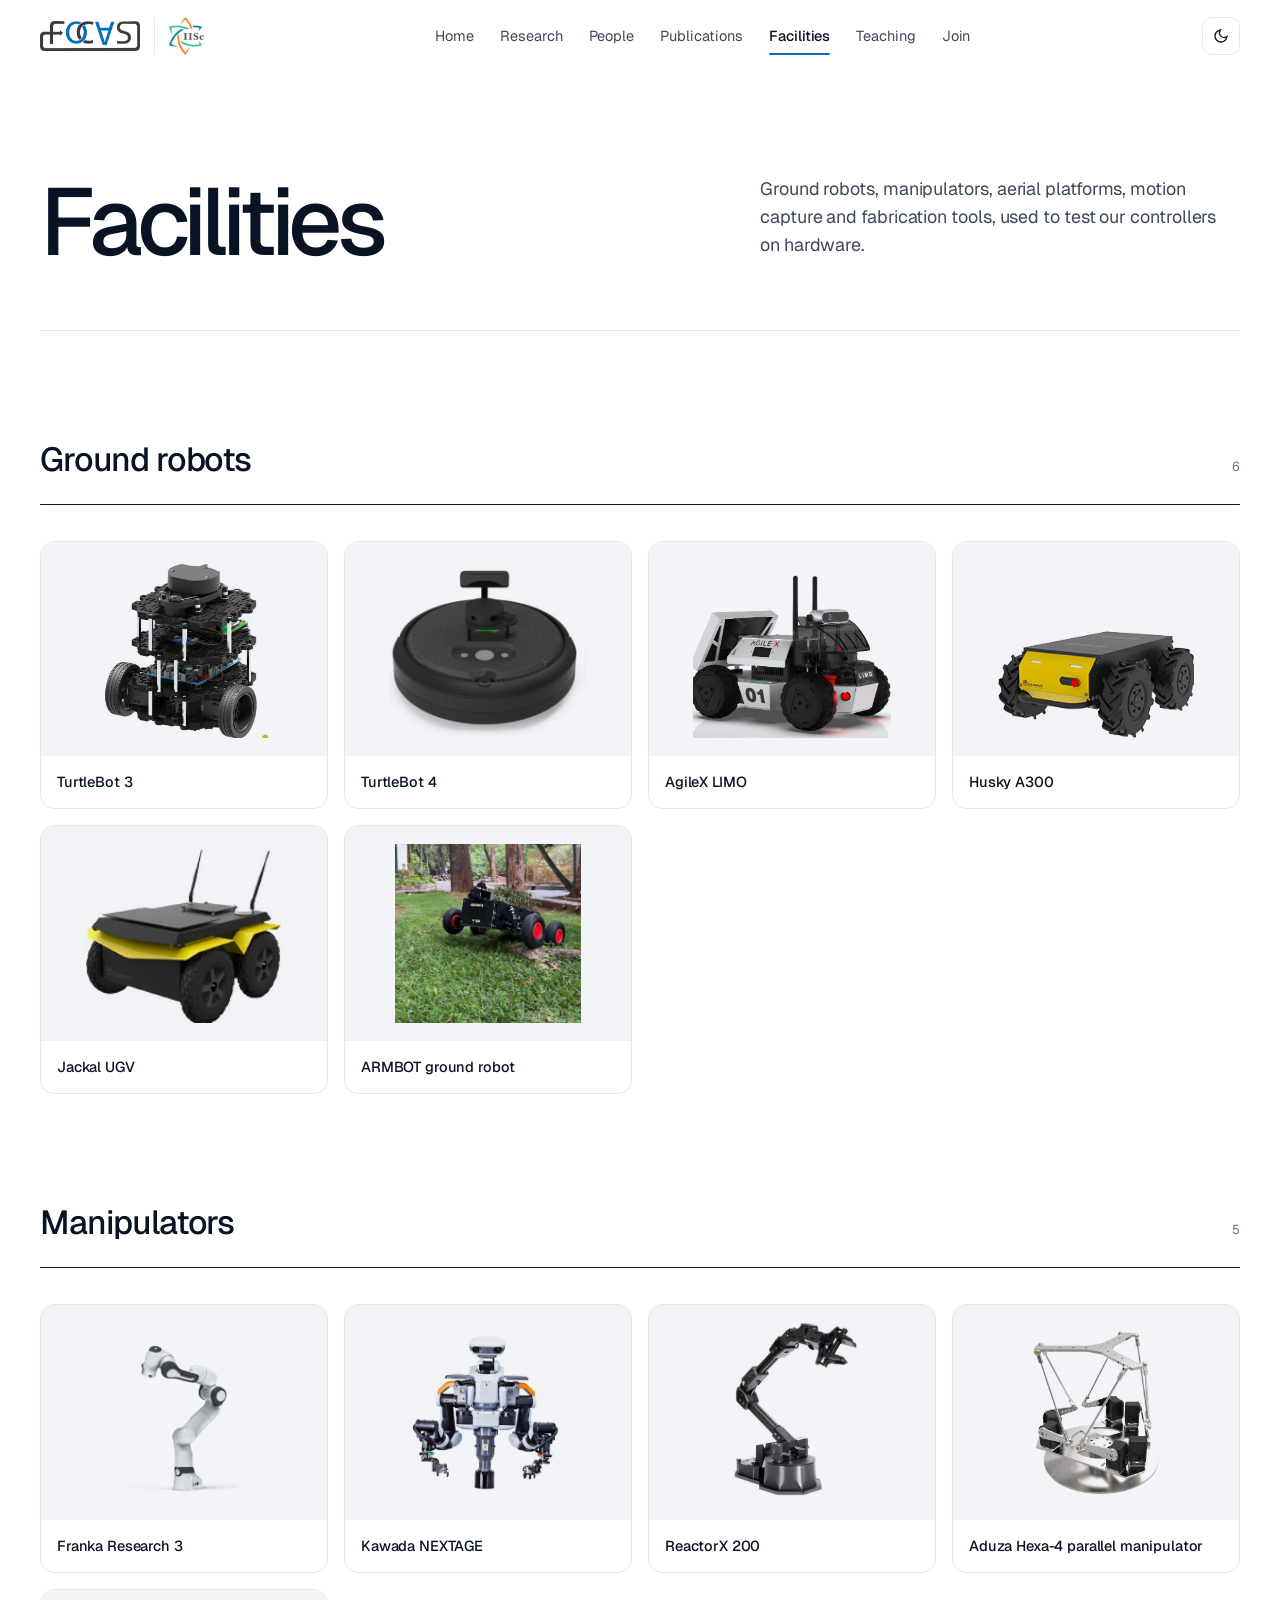
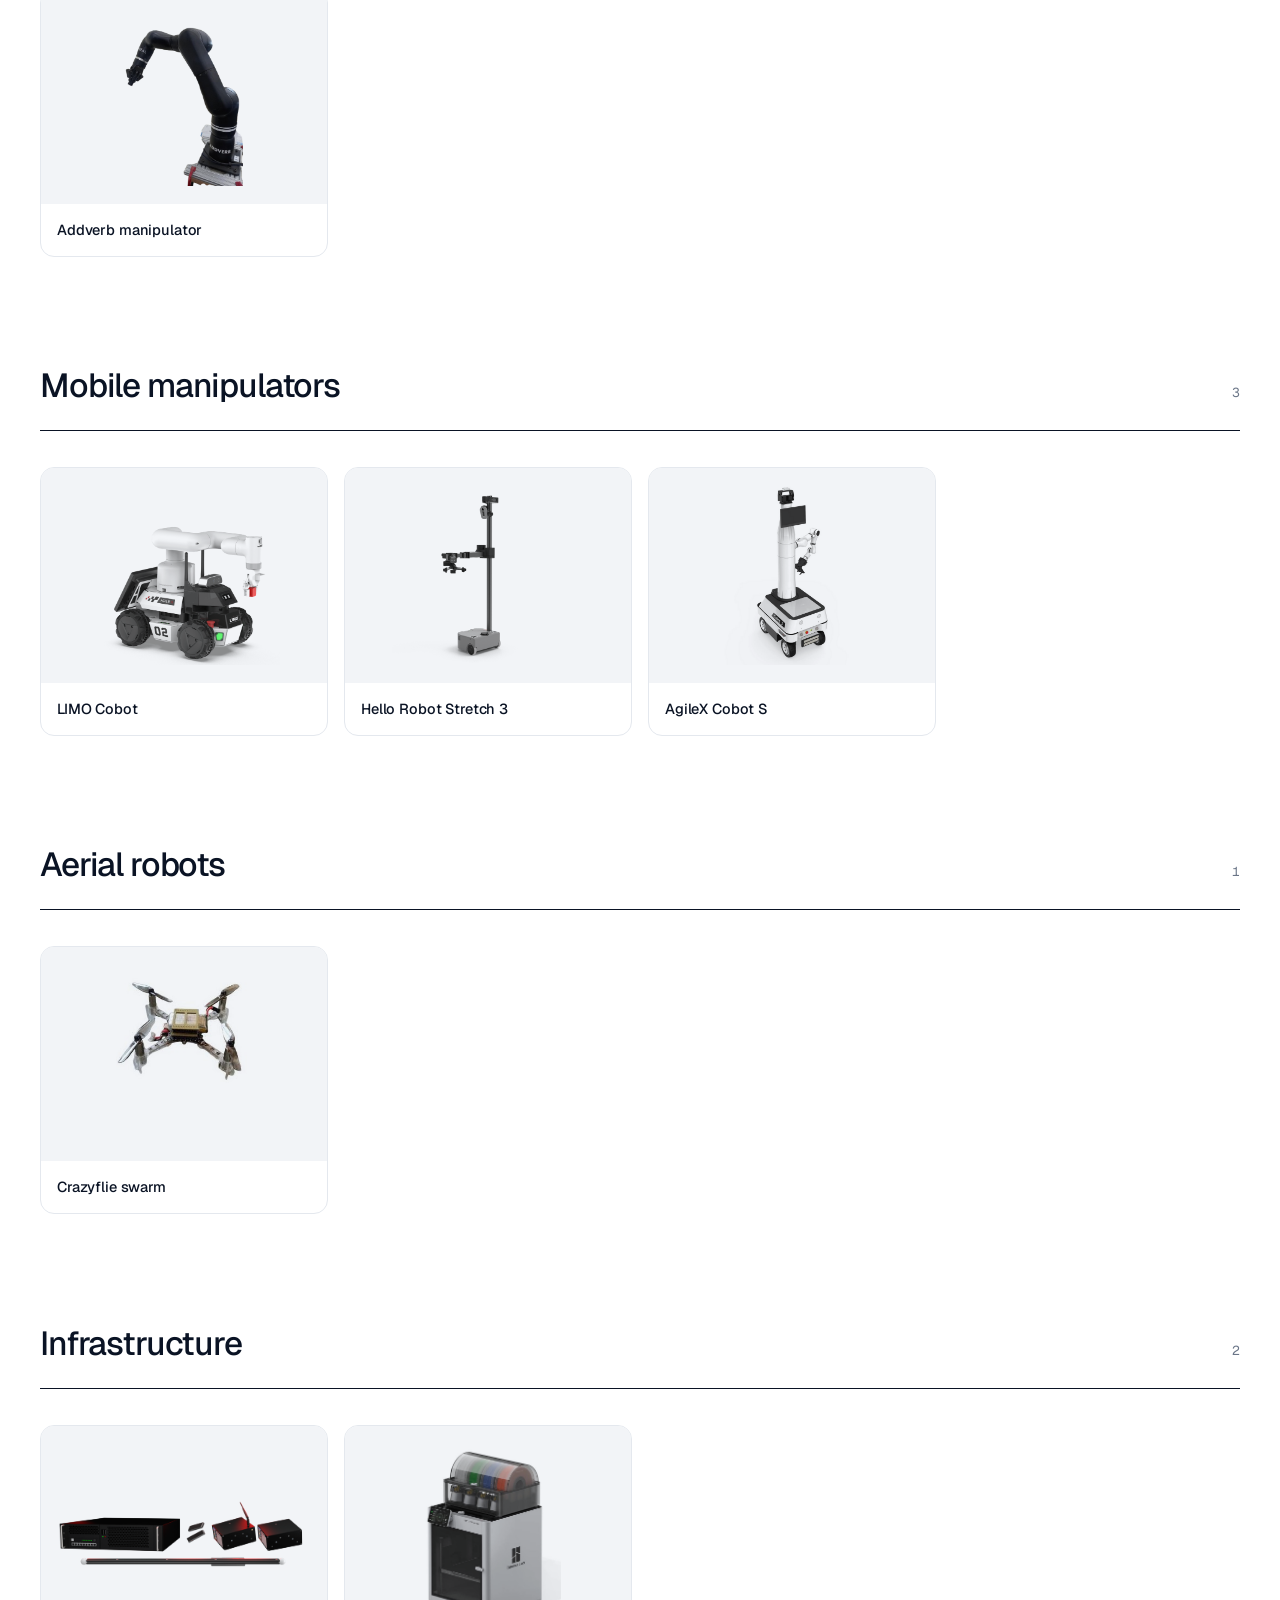
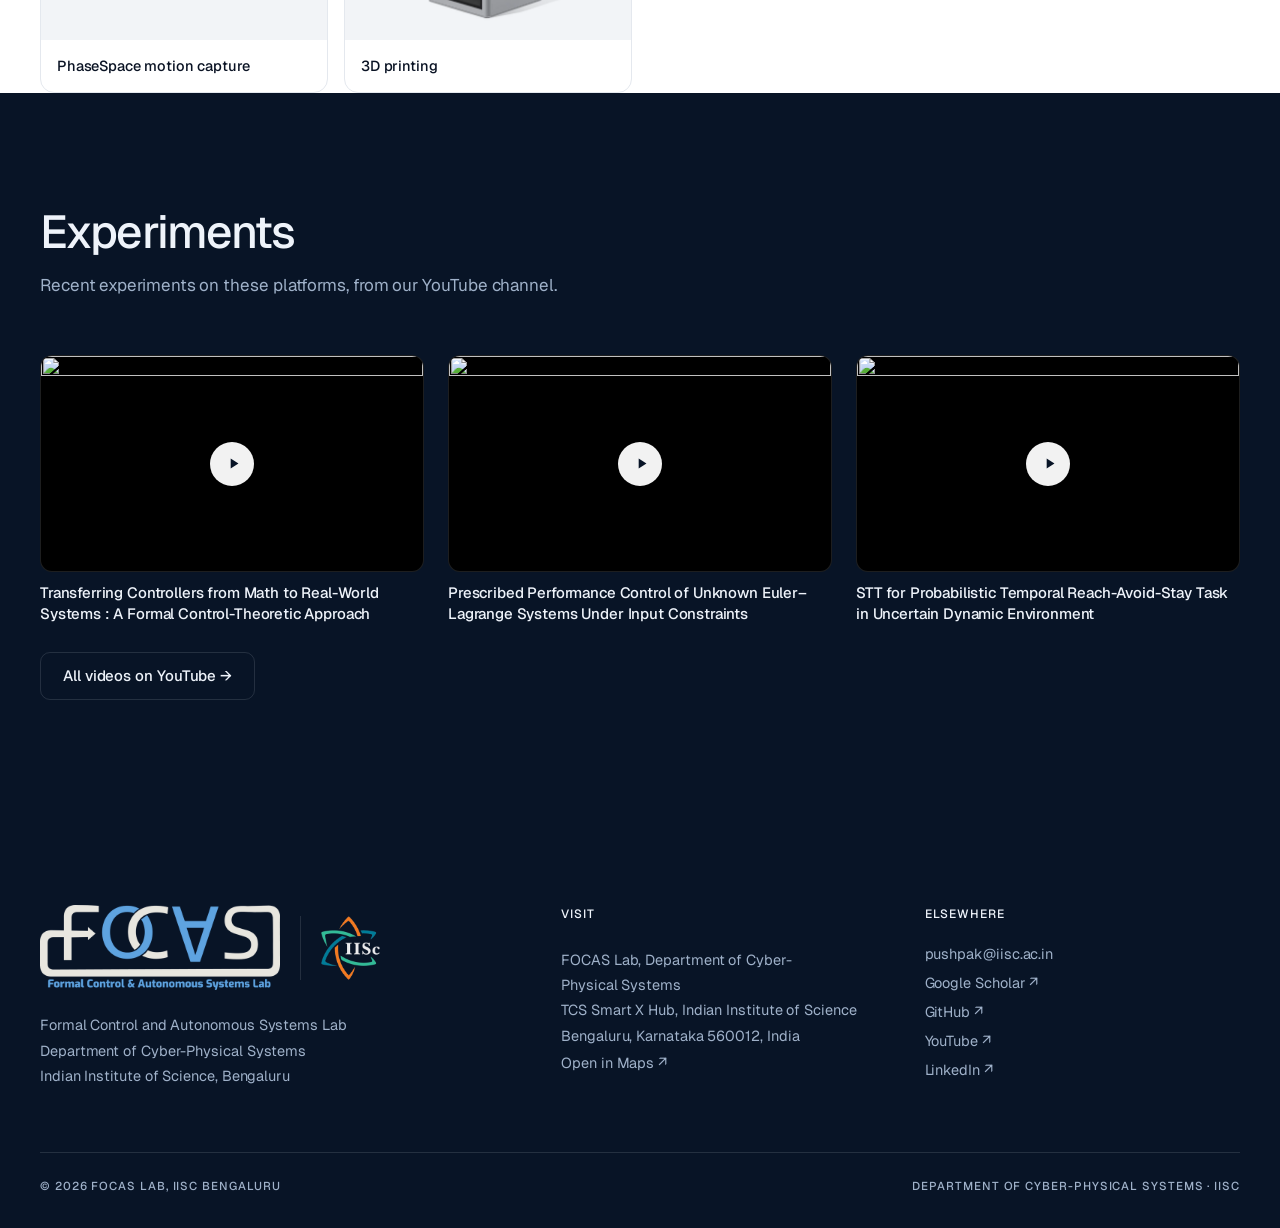
==== commit d6b31195: "Redesign: Geist type system, live tube hero, image-led layouts - Type: Geist for text and display (l" ====
--- a/focaslab-site/facilities.html
+++ b/focaslab-site/facilities.html
@@ -15,7 +15,7 @@
 <meta name="theme-color" content="#0b1f3a">
 <link rel="icon" href="assets/favicon.svg" type="image/svg+xml">
 <link rel="preconnect" href="https://fonts.googleapis.com"><link rel="preconnect" href="https://fonts.gstatic.com" crossorigin>
-<link href="https://fonts.googleapis.com/css2?family=Source+Sans+3:ital,wght@0,400;0,500;0,600;0,700;1,400&family=Source+Serif+4:ital,opsz,wght@0,8..60,400;0,8..60,600;1,8..60,400&display=swap" rel="stylesheet">
+<link href="https://fonts.googleapis.com/css2?family=Geist:wght@400;500;600&family=Geist+Mono:wght@400;500&family=STIX+Two+Text:ital,wght@1,400;1,500&display=swap" rel="stylesheet">
 <link rel="stylesheet" href="assets/style.css">
 <script>document.documentElement.classList.add('js')</script>
 </head>
--- a/focaslab-site/assets/style.css
+++ b/focaslab-site/assets/style.css
@@ -37,111 +37,16 @@
 .accent{color:var(--accent)}
 
 /* header */
-.nav{position:sticky;top:0;z-index:50;background:color-mix(in srgb,var(--paper) 82%,transparent);backdrop-filter:blur(12px);-webkit-backdrop-filter:blur(12px);border-bottom:1px solid transparent;transition:border-color .3s}
-.nav.scrolled{border-bottom-color:var(--line)}
-.nav .wrap{display:flex;align-items:center;justify-content:space-between;height:64px;gap:20px}
-.brand{display:flex;align-items:center;gap:12px}
-.brand img{height:34px;width:auto}
-.brand .iisc{border-left:1px solid var(--line);padding-left:12px}
-.brand .iisc img{height:42px}
-.links{display:flex;gap:4px;align-items:center}
-.links a{padding:8px 12px;border-radius:99px;font-size:14px;color:var(--ink-2);transition:background .2s,color .2s}
-.links a:hover{background:var(--paper-2);color:var(--ink)}
-.links a.active{color:var(--accent-ink);background:var(--accent-soft);font-weight:500}
-.icon-btn{width:36px;height:36px;border-radius:99px;border:1px solid var(--line);background:none;color:var(--ink);display:grid;place-items:center;cursor:pointer}
-.icon-btn:hover{border-color:var(--ink-2)}
-.icon-btn svg{width:16px;height:16px}
-.burger{display:none}
-@media (max-width:860px){
-  .burger{display:grid}
-  .links{position:fixed;inset:64px 0 auto 0;flex-direction:column;align-items:stretch;background:var(--paper);border-bottom:1px solid var(--line);padding:12px 16px 20px;transform:translateY(-120%);transition:transform .3s;z-index:-1}
-  .links.open{transform:none}
-  .links a{padding:12px 14px;font-size:16px}
-}
 
 /* hero */
-.hero{position:relative;padding:56px 0 8px;overflow:hidden;background:radial-gradient(1100px 520px at 85% -10%,var(--accent-soft),transparent 70%)}
-.hero-grid{display:grid;grid-template-columns:1.1fr .9fr;gap:56px;align-items:center}
-.eyebrow{display:inline-flex;gap:6px;align-items:center;padding:6px 12px;border:1px solid var(--line);border-radius:99px;background:var(--surface);color:var(--ink-2)}
-.eyebrow b{color:var(--accent);font-weight:500}
-.eyebrow b{white-space:nowrap}
-@media (max-width:560px){.eyebrow .wide{display:none}}
-.hero h1{font-family:var(--serif);font-weight:600;font-size:clamp(34px,4.4vw,58px);line-height:1.08;letter-spacing:-.015em;margin-top:22px}
-.hero h1 em{color:var(--accent);font-weight:400}
-.lede{max-width:540px;color:var(--ink-2);font-size:18px;line-height:1.6;margin-top:22px}
-.hero .cta{margin-top:28px}
-@media (max-width:900px){.hero-grid{grid-template-columns:1fr;gap:32px}}
 /* featured experiment video: poster first, the player loads on click */
-.featured{position:relative;border-radius:18px;overflow:hidden;background:var(--deep);box-shadow:var(--shadow);border:1px solid var(--line)}
-.featured .poster,.featured .frame{display:block;width:100%;aspect-ratio:16/9;border:0;padding:0;background:var(--deep);cursor:pointer;position:relative}
-.featured .poster img{width:100%;height:100%;object-fit:cover;transition:transform .5s,opacity .3s;opacity:.92}
-.featured .poster:hover img{transform:scale(1.02);opacity:1}
-.featured iframe{width:100%;height:100%;border:0;display:block}
-.play{position:absolute;inset:0;margin:auto;width:64px;height:64px;border-radius:99px;display:grid;place-items:center;background:rgba(255,255,255,.94);color:var(--navy);box-shadow:0 8px 24px rgba(0,0,0,.25);transition:transform .2s}
-.play svg{width:26px;height:26px;margin-left:3px}
-.featured .poster:hover .play,.video:hover .play{transform:scale(1.07)}
-.featured figcaption{padding:16px 20px 18px;background:var(--deep);color:var(--on-deep)}
-.featured figcaption .mono{color:var(--on-deep-2)}
-.featured figcaption b{display:block;font-weight:500;font-size:16px;line-height:1.4;margin-top:6px}
-.js .featured:empty{aspect-ratio:16/11}
-.cta{display:flex;gap:10px;flex-wrap:wrap}
-.btn{display:inline-flex;align-items:center;gap:8px;padding:12px 20px;border-radius:99px;border:1px solid var(--ink);font-size:14px;font-weight:500;transition:transform .2s,background .2s,color .2s,border-color .2s}
-.btn:hover{transform:translateY(-1px)}
-.btn.solid{background:var(--navy);color:#fff;border-color:var(--navy)}
-.btn.solid:hover{background:var(--accent);border-color:var(--accent)}
-.btn.ghost:hover{background:var(--ink);color:var(--paper)}
-@media (prefers-color-scheme:dark){:root:not([data-theme="light"]) .btn.solid{background:var(--accent);border-color:var(--accent);color:#06121f}}
-:root[data-theme="dark"] .btn.solid{background:var(--accent);border-color:var(--accent);color:#06121f}
-.tube-stage{position:relative;margin-top:48px;border-top:1px solid var(--line);border-bottom:1px solid var(--line);height:clamp(220px,30vw,360px)}
-#tube{width:100%;height:100%;display:block;cursor:crosshair}
-.tube-legend{position:absolute;left:0;bottom:10px;display:flex;gap:18px;flex-wrap:wrap;pointer-events:none}
-.tube-legend span{display:flex;align-items:center;gap:6px}
-.tube-legend i{display:inline-block;width:14px;height:8px;border-radius:2px}
-.tube-hint{position:absolute;right:0;bottom:10px;pointer-events:none}
-.stats{display:grid;grid-template-columns:repeat(auto-fit,minmax(150px,1fr));gap:12px;margin-top:28px}
-.stat{position:relative;background:var(--surface);border:1px solid var(--line);border-radius:var(--r);padding:22px 20px 18px;overflow:hidden;box-shadow:var(--shadow)}
-.stat::before{content:"";position:absolute;left:20px;top:0;width:36px;height:3px;background:var(--accent);border-radius:0 0 3px 3px}
-.stat b{display:block;font-family:var(--serif);font-weight:600;font-size:clamp(30px,3.4vw,44px);line-height:1;letter-spacing:-.012em;color:var(--ink);font-variant-numeric:lining-nums tabular-nums}
-.stat b sup{font-size:.45em;color:var(--accent);vertical-align:top;margin-left:2px}
-.stat .mono{display:block;margin-top:10px;color:var(--ink-2)}
-.stat a.mono{border:0}
-.stat.link{display:flex;flex-direction:column;justify-content:flex-end;background:var(--deep);border-color:var(--deep);color:var(--on-deep)}
-.stat.link::before{display:none}
-.stat.link .mono{color:var(--on-deep);opacity:.8}
-.stat.link b{color:var(--accent-deep);font-size:26px}
-.stat.link:hover b{transform:translateX(4px)}.stat.link b{transition:transform .25s}
 /* home: one quiet bar instead of five cards; three figures on phones */
-.home-stats{grid-template-columns:repeat(5,1fr);gap:0;border:1px solid var(--line);border-radius:var(--r);background:var(--surface);box-shadow:var(--shadow);margin-top:28px}
-.home-stats .stat{background:none;border:0;border-radius:0;box-shadow:none;padding:20px 22px}
-.home-stats .stat + .stat{border-left:1px solid var(--line)}
-.home-stats .stat::before{display:none}
-.home-stats .stat b{font-size:clamp(28px,3.4vw,42px)}
-@media (max-width:640px){.home-stats{grid-template-columns:repeat(3,1fr)}.home-stats .stat:nth-child(n+4){display:none}.home-stats .stat{padding:16px 14px}.home-stats .stat .mono{font-size:10.5px}}
 .asof{font-size:12.5px;color:var(--muted);margin-top:10px}
 .js .stats:empty{min-height:110px}
 
 /* sections */
-section{padding:88px 0}
-.sec-head{margin-bottom:40px;max-width:760px}
-.sec-head h2{font-family:var(--serif);font-weight:600;font-size:clamp(28px,3.2vw,40px);line-height:1.15;letter-spacing:-.012em}
-.sec-head h2 em{color:var(--accent);font-weight:400}
-.sec-head p{margin-top:10px;color:var(--ink-2);max-width:640px}
-.page-head{padding-top:64px;padding-bottom:8px}
-.page-head h1{font-family:var(--serif);font-weight:600;font-size:clamp(34px,4.4vw,52px);line-height:1.1;letter-spacing:-.015em}
-.page-head h1 em{color:var(--accent);font-weight:400}
-.page-head p{margin-top:18px;max-width:640px;color:var(--ink-2);font-size:17px}
 
 /* research list */
-.themes{border-top:1px solid var(--ink)}
-.theme{display:grid;grid-template-columns:80px 1.1fr 1.4fr 40px;gap:24px;padding:28px 0;border-bottom:1px solid var(--line);align-items:start;transition:background .25s}
-.theme:hover{background:linear-gradient(90deg,var(--accent-soft),transparent 70%)}
-.theme .num{font-family:var(--label);color:var(--muted);font-size:13px;padding-top:8px}
-.theme h3{font-family:var(--serif);font-weight:600;font-size:clamp(22px,2.5vw,30px);line-height:1.15;letter-spacing:-.01em}
-.theme .k{display:block;margin-top:6px}
-.theme p{color:var(--ink-2)}
-.theme .arrow{padding-top:8px;transition:transform .25s;color:var(--muted)}
-.theme:hover .arrow{transform:translateX(6px);color:var(--accent)}
-@media (max-width:760px){.theme{grid-template-columns:40px 1fr}.theme p{grid-column:2}.theme .arrow{display:none}}
 
 .rcard{display:grid;grid-template-columns:1fr 1fr;gap:40px;padding:56px 0;border-top:1px solid var(--line);align-items:center}
 .rcard:nth-child(even) .media{order:-1}
@@ -179,15 +84,6 @@
 @media (prefers-reduced-motion:reduce){.flow::before{animation:none}}
 
 /* news + papers */
-.two{display:grid;grid-template-columns:1fr 1fr;gap:56px}
-@media (max-width:860px){.two{grid-template-columns:1fr}}
-.news li{list-style:none;display:grid;grid-template-columns:86px 1fr;gap:16px;padding:14px 0;border-bottom:1px solid var(--line)}
-.news li:first-child{border-top:1px solid var(--ink)}
-.news .more{color:var(--accent-ink);font-size:13px;white-space:nowrap}
-.news .d{font-family:var(--label);font-size:12px;color:var(--muted);padding-top:3px}
-.col-title{display:flex;justify-content:space-between;align-items:baseline;margin-bottom:14px}
-.col-title h3{font-family:var(--serif);font-weight:600;font-size:28px;letter-spacing:-.01em}
-.col-title a{font-size:13px;border-bottom:1px solid var(--accent)}
 
 /* publications */
 .pub{display:grid;grid-template-columns:1fr auto;gap:8px 24px;padding:18px 0;border-bottom:1px solid var(--line)}
@@ -221,32 +117,6 @@
 .empty{padding:40px 0;color:var(--muted)}
 
 /* people */
-.pi{display:grid;grid-template-columns:300px 1fr;gap:56px;align-items:start;padding:24px 0 72px}
-.pi .ph{aspect-ratio:4/5;border-radius:var(--r);overflow:hidden;background:var(--paper-2)}
-.pi .ph img{width:100%;height:100%;object-fit:cover}
-.pi h2{font-family:var(--serif);font-weight:600;font-size:clamp(30px,3.4vw,42px);line-height:1.1;margin-top:6px;letter-spacing:-.012em}
-.pi p{color:var(--ink-2);margin:0 0 12px;max-width:640px}
-.pi .role{color:var(--ink);font-weight:600;margin:6px 0 18px}
-.pi .interests{font-size:15.5px;margin-top:18px;padding-top:14px;border-top:1px solid var(--line)}
-.pi .interests .mono{display:block;margin-bottom:4px}
-.pi .socials{margin-top:18px}
-@media (max-width:760px){.pi{grid-template-columns:1fr;gap:24px}.pi .ph{max-width:260px}}
-.grid{display:grid;grid-template-columns:repeat(auto-fill,minmax(210px,1fr));gap:36px 24px}
-.person .ph{aspect-ratio:1;border-radius:var(--r);overflow:hidden;background:var(--paper-2);position:relative}
-.person .ph img{width:100%;height:100%;object-fit:cover;filter:saturate(.85);transition:filter .5s,transform .6s}
-.person:hover .ph img{filter:none;transform:scale(1.03)}
-.person .ph .init{position:absolute;inset:0;display:grid;place-items:center;font-family:var(--serif);font-size:56px;color:var(--muted)}
-.person h4{font-weight:600;font-size:16px;margin-top:14px}
-.person .meta{font-family:var(--label);font-size:11px;color:var(--muted);letter-spacing:.03em;margin-top:2px}
-.person .tp{font-size:14px;color:var(--ink-2);margin-top:6px;line-height:1.45}
-.socials{display:flex;gap:6px;margin-top:10px;flex-wrap:wrap}
-.socials a{font-family:var(--label);font-size:10.5px;letter-spacing:.05em;text-transform:uppercase;padding:4px 8px;border:1px solid var(--line);border-radius:99px;color:var(--ink-2)}
-.socials a:hover{border-color:var(--accent);color:var(--accent)}
-.group{margin-bottom:72px}
-.group > h3{font-family:var(--serif);font-weight:600;font-size:26px;letter-spacing:-.01em;border-top:1px solid var(--ink);padding-top:12px;margin-bottom:28px;display:flex;justify-content:space-between;align-items:baseline}
-.plain{display:grid;grid-template-columns:repeat(auto-fill,minmax(250px,1fr));gap:0 24px}
-.plain a,.plain div{display:flex;justify-content:space-between;gap:12px;padding:12px 0;border-bottom:1px solid var(--line)}
-.plain a:hover{color:var(--accent)}
 .alumni{width:100%;border-collapse:collapse;font-size:14.5px}
 .alumni td{padding:11px 12px 11px 0;border-bottom:1px solid var(--line);vertical-align:top}
 .alumni td:nth-child(2){font-family:var(--label);font-size:12px;color:var(--muted);white-space:nowrap}
@@ -259,21 +129,16 @@
 details.al > *:not(summary){margin-top:12px}
 
 /* facilities */
-.fac{display:grid;grid-template-columns:repeat(auto-fill,minmax(250px,1fr));gap:24px}
-.fac figure{border-radius:var(--r);overflow:hidden;background:var(--paper-2);border:1px solid var(--line)}
-.fac figure .im{aspect-ratio:4/3;overflow:hidden;background:#fff}
-.fac figure img{width:100%;height:100%;object-fit:cover;transition:transform .6s}
+.fac{display:grid;grid-template-columns:repeat(4,minmax(0,1fr));gap:16px}
+@media (max-width:1000px){.fac{grid-template-columns:repeat(3,minmax(0,1fr))}}
+@media (max-width:720px){.fac{grid-template-columns:repeat(2,minmax(0,1fr))}}
+.fac figure{border:1px solid var(--line);border-radius:14px;overflow:hidden;background:var(--surface);transition:border-color .25s,transform .3s}
+.fac figure:hover{border-color:var(--line-2);transform:translateY(-3px)}
+.fac figure .im{position:relative;aspect-ratio:4/3;background:#f2f4f7}
+.fac figure img{position:absolute;inset:18px;width:calc(100% - 36px);height:calc(100% - 36px);object-fit:contain;mix-blend-mode:multiply;transition:transform .6s}
 .fac figure:hover img{transform:scale(1.04)}
-.fac figcaption{padding:12px 16px;font-weight:500;font-size:15px}
-.strip{display:flex;gap:14px;overflow:hidden;mask-image:linear-gradient(90deg,transparent,#000 8%,#000 92%,transparent)}
-.strip .track{display:flex;gap:14px;animation:slide 60s linear infinite}
-.strip:hover .track,.strip.is-off .track{animation-play-state:paused}
+.fac figcaption{padding:14px 16px;font-weight:500;font-size:14.5px;letter-spacing:-.01em}
 .flow.is-off::before{animation-play-state:paused}
-.strip figure{flex:0 0 220px;border-radius:12px;overflow:hidden;background:#fff;border:1px solid var(--line)}
-.strip img{width:220px;height:165px;object-fit:cover}
-.strip figcaption{font-size:12.5px;padding:8px 10px;background:var(--paper-2);color:var(--ink-2)}
-@keyframes slide{to{transform:translateX(calc(-50% - 7px))}}
-@media (prefers-reduced-motion:reduce){.strip .track{animation:none}}
 
 /* join */
 .open{display:grid;grid-template-columns:repeat(2,1fr);gap:0;border-top:1px solid var(--ink)}
@@ -284,14 +149,6 @@
 .open p{color:var(--ink-2);font-size:15px}
 .open a{display:inline-block;margin-top:14px;font-family:var(--label);font-size:12.5px;border-bottom:1px solid var(--accent)}
 @media (max-width:760px){.open{grid-template-columns:1fr}.open > div{padding:24px 0!important;border-right:0!important}}
-.callout{background:radial-gradient(700px 300px at 100% 0%,rgba(78,163,239,.28),transparent 70%),var(--deep);color:var(--on-deep);border:1px solid var(--line-deep);border-radius:22px;box-shadow:var(--shadow);padding:clamp(28px,5vw,56px);display:grid;grid-template-columns:1.4fr 1fr;gap:32px;align-items:end}
-.callout h2{font-family:var(--serif);font-weight:600;font-size:clamp(26px,3vw,38px);line-height:1.15;letter-spacing:-.012em}
-.callout h2 em{color:var(--accent-deep)}
-.callout p{opacity:.75;margin-top:12px}
-.callout .btn{border-color:var(--on-deep);color:var(--on-deep)}
-.callout .btn.solid{background:#fff;border-color:#fff;color:var(--navy)}
-.callout .btn.solid:hover{background:var(--accent-deep);border-color:var(--accent-deep)}
-@media (max-width:760px){.callout{grid-template-columns:1fr}}
 .steps{counter-reset:s;display:grid;grid-template-columns:repeat(4,1fr);gap:20px}
 .steps li{list-style:none;counter-increment:s;border-top:1px solid var(--line);padding-top:14px;color:var(--ink-2);font-size:15px}
 .steps li::before{content:"0" counter(s);display:block;font-family:var(--label);font-size:12px;color:var(--accent-ink);margin-bottom:6px}
@@ -313,19 +170,6 @@
 @media (max-width:640px){.course{grid-template-columns:1fr}}
 
 /* footer */
-footer{border-top:1px solid var(--line);padding:56px 0 40px;margin-top:40px;background:var(--paper-2)}
-footer .wrap{display:grid;grid-template-columns:1.4fr 1fr 1fr;gap:32px}
-footer h5{font-family:var(--label);font-size:11px;letter-spacing:.06em;text-transform:uppercase;color:var(--muted);margin-bottom:12px;font-weight:400}
-footer p,footer a{font-size:14px;color:var(--ink-2);line-height:1.8}
-footer a{display:block}
-footer a:hover{color:var(--accent)}
-footer .big{display:flex;align-items:center;gap:20px;margin-bottom:16px}
-footer .big img{width:min(260px,100%);height:auto}
-footer .big .iisc{flex:none;border-left:1px solid var(--line);padding-left:20px}
-footer .big .logo-light,footer .big .logo-dark{min-width:0}
-footer .big .iisc img{width:auto;height:72px}
-footer .base{grid-column:1/-1;display:flex;justify-content:space-between;flex-wrap:wrap;gap:12px;border-top:1px solid var(--line);padding-top:20px;margin-top:20px}
-@media (max-width:760px){footer .wrap{grid-template-columns:1fr}}
 
 /* reveal */
 /* hidden only once JS is known to run, so content never stays blank */
@@ -333,34 +177,13 @@
 .js .rv.in{opacity:1;transform:none}
 @media (prefers-reduced-motion:reduce){.js .rv{opacity:1;transform:none;transition:none}}
 ::selection{background:var(--accent);color:#fff}
-@media (max-width:700px){.tube-hint{display:none}.tube-legend{gap:12px}.tube-legend span{font-size:10px}}
 @media (max-width:700px){.toolbar{position:static}}
 
 /* group photo (home) */
-.group-photo{position:relative;border-radius:var(--r);overflow:hidden;border:1px solid var(--line)}
-.group-photo img{width:100%;aspect-ratio:21/9;object-fit:cover;object-position:50% 72%}
-.group-photo figcaption{position:absolute;left:0;right:0;bottom:0;display:flex;justify-content:space-between;align-items:flex-end;gap:12px;padding:40px 22px 16px;background:linear-gradient(transparent,rgba(0,0,0,.6));color:#fff}
-.group-photo figcaption span{font-family:var(--serif);font-size:clamp(20px,2.6vw,30px)}
-.group-photo figcaption a{font-size:14px;white-space:nowrap;border-bottom:1px solid rgba(255,255,255,.6)}
-@media (max-width:600px){.group-photo img{aspect-ratio:4/3}}
 
 /* latest videos (home) */
-.videos{display:grid;grid-template-columns:repeat(4,1fr);gap:20px}
-@media (max-width:900px){.videos{grid-template-columns:repeat(2,1fr)}}
-@media (max-width:520px){.videos{grid-template-columns:1fr}}
-.video{display:flex;flex-direction:column;gap:8px}
-.video .thumb{position:relative;display:block;border-radius:12px;overflow:hidden;border:1px solid var(--line);background:var(--paper-2)}
-.video .thumb img{width:100%;aspect-ratio:16/9;object-fit:cover;transition:transform .3s}
-.video:hover .thumb img{transform:scale(1.03)}
-.video .play{position:absolute;inset:0;margin:auto;width:48px;height:48px;border-radius:99px;display:grid;place-items:center;background:rgba(0,0,0,.6);color:#fff;font-size:16px;padding-left:3px}
-.video b{font-weight:500;font-size:15px;line-height:1.35;color:var(--ink)}
-.video:hover b{color:var(--accent)}
 
 /* photo strip (people) */
-.strip.photos{margin:8px 0 48px}
-.strip.photos figure{flex-basis:320px;background:var(--paper-2)}
-.strip.photos img{width:320px;height:220px}
-@media (max-width:600px){.strip.photos figure{flex-basis:240px}.strip.photos img{width:240px;height:170px}}
 
 /* ---------- refresh: shared pieces ---------- */
 .skip{position:absolute;left:12px;top:-60px;z-index:100;padding:10px 16px;border-radius:10px;background:var(--navy);color:#fff;font-weight:500;transition:top .2s}
@@ -374,29 +197,7 @@
 .recent{border-top:1px solid var(--ink)}
 
 /* dark navy band (videos) */
-.band{background:radial-gradient(900px 400px at 0% 0%,rgba(78,163,239,.18),transparent 70%),var(--deep);color:var(--on-deep);margin:24px 0}
-.band .sec-head .mono,.band .video .mono{color:var(--on-deep-2)}
-.band .sec-head p{color:var(--on-deep-2)}
-.band .sec-head h2 em{color:var(--accent-deep)}
-.band .video b{color:var(--on-deep)}
-.band .video:hover b{color:var(--accent-deep)}
-.band .video .thumb{border-color:var(--line-deep)}
-.band .btn{border-color:var(--on-deep);color:var(--on-deep)}
-.band .btn.ghost:hover{background:var(--on-deep);color:var(--navy)}
-.videos.three{grid-template-columns:repeat(3,1fr)}
-@media (max-width:900px){.videos.three{grid-template-columns:repeat(2,1fr)}}
-@media (max-width:520px){.videos.three{grid-template-columns:1fr}}
-.video .play{width:46px;height:46px}
-.video .play svg{width:20px;height:20px}
-
-/* strips: on touch screens, swipe instead of an endless marquee */
-@media (hover:none){
-  .strip{overflow-x:auto;scroll-snap-type:x mandatory;-webkit-overflow-scrolling:touch;scrollbar-width:none;padding:0 16px;mask-image:none}
-  .strip::-webkit-scrollbar{display:none}
-  .strip .track{animation:none}
-  .strip .dup{display:none}
-  .strip figure{scroll-snap-align:start}
-}
+
 
 /* research: start here */
 .paths{display:grid;grid-template-columns:repeat(3,1fr);gap:16px;margin-top:40px}
@@ -427,3 +228,303 @@
 .went{list-style:none;display:flex;flex-wrap:wrap;gap:8px}
 .went li{padding:8px 14px;border:1px solid var(--line);border-radius:99px;background:var(--surface);font-size:14.5px;font-weight:500;cursor:default}
 .went li small{font-family:var(--label);font-size:11px;color:var(--accent-ink);font-weight:400}
+
+/* =====================================================================
+   FOCAS design system
+   Geist for text and display, Geist Mono for figures and data, STIX Two for
+   mathematics. One 1200px grid: every section, strip and card aligns to its
+   left edge. Signature: the spatiotemporal tube, drawn as a live figure.
+   ===================================================================== */
+:root{
+  --paper:#ffffff; --paper-2:#f4f6f9; --surface:#ffffff; --ink:#0a1324; --ink-2:#3d4859; --muted:#6a7587; --line:#e4e8ee; --line-2:#cdd5df;
+  --accent:#0a6cbd; --accent-ink:#0a5aa0; --accent-soft:rgba(10,108,189,.08); --navy:#0b1f3a; --safe:#1f7a5c;
+  --deep:#081426; --deep-2:#0f1f38; --on-deep:#eef3fa; --on-deep-2:#9fb1c9; --accent-deep:#7cbdf5; --line-deep:rgba(238,243,250,.12);
+  --sans:"Geist",-apple-system,"Segoe UI",Roboto,system-ui,sans-serif; --serif:var(--sans); --label:var(--sans);
+  --mono:"Geist Mono",ui-monospace,SFMono-Regular,Menlo,monospace; --math:"STIX Two Text","Cambria Math","Times New Roman",serif;
+  --max:1200px; --gut:32px; --r:14px;
+  --shadow:0 1px 2px rgba(8,20,38,.04),0 12px 32px -14px rgba(8,20,38,.2);
+  --tube:url("data:image/svg+xml,%3Csvg xmlns='http://www.w3.org/2000/svg' viewBox='0 0 1200 360' preserveAspectRatio='none' fill='none'%3E%3Cpath d='M0 -40C420 -40 640 132 1200 150V206C640 224 420 400 0 400Z' fill='rgb(124,189,245)' fill-opacity='.05'/%3E%3Cpath d='M0 -40C420 -40 640 132 1200 150M0 400C420 400 640 224 1200 206' stroke='rgb(124,189,245)' stroke-opacity='.3' vector-effect='non-scaling-stroke'/%3E%3Cpath d='M0 338C260 322 430 236 660 204S990 182 1200 178' stroke='rgb(124,189,245)' stroke-opacity='.6' stroke-dasharray='4 6' vector-effect='non-scaling-stroke'/%3E%3C/svg%3E");
+}
+@media (prefers-color-scheme:dark){:root:not([data-theme="light"]){
+  --paper:#070d18; --paper-2:#0c1423; --surface:#0b1321; --ink:#e9eef6; --ink-2:#b3bfd0; --muted:#8693a7; --line:#1b2537; --line-2:#2b3850;
+  --accent:#5aaef5; --accent-ink:#8cc6f7; --accent-soft:rgba(90,174,245,.12); --navy:#b3bfd0; --safe:#43c79a;
+  --deep:#0b1628; --deep-2:#112039; --line-deep:rgba(238,243,250,.1); --shadow:0 1px 2px rgba(0,0,0,.3),0 14px 36px -16px rgba(0,0,0,.7);}}
+:root[data-theme="dark"]{
+  --paper:#070d18; --paper-2:#0c1423; --surface:#0b1321; --ink:#e9eef6; --ink-2:#b3bfd0; --muted:#8693a7; --line:#1b2537; --line-2:#2b3850;
+  --accent:#5aaef5; --accent-ink:#8cc6f7; --accent-soft:rgba(90,174,245,.12); --navy:#b3bfd0; --safe:#43c79a;
+  --deep:#0b1628; --deep-2:#112039; --line-deep:rgba(238,243,250,.1); --shadow:0 1px 2px rgba(0,0,0,.3),0 14px 36px -16px rgba(0,0,0,.7);}
+@media (max-width:700px){:root{--gut:20px}}
+
+body{font:16px/1.65 var(--sans);letter-spacing:-.005em}
+.wrap{max-width:calc(var(--max) + 2 * var(--gut));padding:0 var(--gut)}
+h1,h2,h3,h4{font-family:var(--sans);color:var(--ink);text-wrap:balance}
+p{text-wrap:pretty}
+.mono{font-family:var(--sans);font-size:11.5px;font-weight:500;letter-spacing:.08em}
+.label{display:inline-flex;align-items:center;gap:10px;font-size:12px;font-weight:500;letter-spacing:.09em;text-transform:uppercase;color:var(--accent)}
+.label::before{content:"";width:20px;height:1px;background:currentColor}
+.link{display:inline-flex;align-items:center;gap:6px;font-size:14.5px;font-weight:500;color:var(--ink);border-bottom:1px solid var(--line-2);padding-bottom:3px;transition:color .2s,border-color .2s}
+.link:hover{color:var(--accent);border-color:var(--accent)}
+/* hairline that stops at the text edge, not the gutter */
+.rule-b{background:linear-gradient(var(--line),var(--line)) var(--gut) 100% / calc(100% - 2 * var(--gut)) 1px no-repeat}
+
+/* header */
+.nav{position:sticky;top:0;z-index:50;background:color-mix(in srgb,var(--paper) 86%,transparent);backdrop-filter:saturate(1.4) blur(14px);-webkit-backdrop-filter:saturate(1.4) blur(14px);border-bottom:1px solid transparent;transition:border-color .3s}
+.nav.scrolled{border-bottom-color:var(--line)}
+.nav .wrap{display:flex;align-items:center;justify-content:space-between;height:72px;gap:24px}
+.brand{display:flex;align-items:center;gap:14px}
+.brand img{height:30px;width:auto}
+.brand .iisc{border-left:1px solid var(--line);padding-left:14px}
+.brand .iisc img{height:38px}
+.links{display:flex;gap:2px;align-items:center}
+.links a{position:relative;padding:8px 12px;border-radius:8px;font-size:14.5px;color:var(--ink-2);transition:color .2s,background .2s}
+.links a:hover{color:var(--ink);background:var(--paper-2)}
+.links a.active{color:var(--ink);font-weight:500}
+.links a.active::after{content:"";position:absolute;left:12px;right:12px;bottom:1px;height:2px;border-radius:2px;background:var(--accent)}
+.icon-btn{width:38px;height:38px;border-radius:10px;border:1px solid var(--line);background:none;color:var(--ink);display:grid;place-items:center;cursor:pointer;transition:border-color .2s}
+.icon-btn:hover{border-color:var(--ink-2)}
+.icon-btn svg{width:16px;height:16px}
+.burger{display:none}
+@media (max-width:900px){
+  .burger{display:grid}
+  .links{position:fixed;inset:72px 0 auto 0;flex-direction:column;align-items:stretch;gap:0;background:var(--paper);border-bottom:1px solid var(--line);padding:4px var(--gut) 18px;transform:translateY(-130%);transition:transform .3s;z-index:-1;box-shadow:var(--shadow)}
+  .links.open{transform:none}
+  .links a{padding:15px 0;font-size:17px;border-radius:0;border-bottom:1px solid var(--line)}
+  .links a:hover{background:none}
+  .links a.active::after{display:none}
+  .links a.active{color:var(--accent)}
+}
+
+/* buttons */
+.cta{display:flex;gap:10px;flex-wrap:wrap}
+.btn{display:inline-flex;align-items:center;gap:10px;height:48px;padding:0 22px;border-radius:10px;border:1px solid var(--line-2);background:var(--surface);color:var(--ink);font-size:15px;font-weight:500;white-space:nowrap;transition:background .2s,color .2s,border-color .2s}
+.btn:hover{border-color:var(--ink)}
+.btn span{transition:transform .2s}
+.btn:hover span{transform:translateX(3px)}
+.btn.solid{background:var(--ink);border-color:var(--ink);color:var(--paper)}
+.btn.solid:hover{background:var(--accent);border-color:var(--accent);color:#fff}
+
+/* sections and headings */
+section{padding:clamp(72px,9vw,128px) 0}
+section.tight-top{padding-top:0}
+.sec-head{margin-bottom:clamp(36px,4.5vw,56px);max-width:780px}
+.sec-head h2{font-size:clamp(30px,3.6vw,48px);font-weight:500;line-height:1.06;letter-spacing:-.035em}
+.sec-head .label + h2{margin-top:16px}
+.sec-head p{color:var(--ink-2);font-size:17px;max-width:620px;margin-top:14px}
+.sec-head.split{display:grid;grid-template-columns:minmax(0,7fr) minmax(0,5fr);gap:24px 48px;align-items:end;max-width:none}
+.sec-head.split p{margin:0 0 16px}
+.page-head{display:grid;grid-template-columns:minmax(0,7fr) minmax(0,5fr);gap:20px 48px;align-items:end;padding-top:clamp(56px,8vw,112px);padding-bottom:clamp(40px,5vw,64px);background:linear-gradient(var(--line),var(--line)) var(--gut) 100% / calc(100% - 2 * var(--gut)) 1px no-repeat}
+.page-head h1{font-size:clamp(52px,7.4vw,104px);font-weight:500;line-height:.95;letter-spacing:-.055em}
+.page-head > p{font-size:clamp(16.5px,1.4vw,19px);line-height:1.55;color:var(--ink-2);max-width:520px;padding-bottom:8px}
+.page-head > :not(h1):not(p),.page-head > p.asof{grid-column:1/-1}
+.page-head > p.asof{font-size:12.5px;color:var(--muted);padding:0;margin-top:-8px;max-width:none}
+.page-head > .stats{margin-top:12px}
+@media (max-width:860px){.page-head,.sec-head.split{grid-template-columns:1fr}.sec-head.split p{margin-bottom:12px}}
+
+/* home: hero */
+.hero{padding:clamp(56px,8vw,108px) 0 0}
+.kicker{display:flex;flex-wrap:wrap;align-items:center;gap:6px 0;font-size:13.5px;font-weight:500;color:var(--muted)}
+.kicker span:first-child{color:var(--accent)}
+.kicker span + span::before{content:"";display:inline-block;width:4px;height:4px;border-radius:50%;background:var(--line-2);margin:0 14px;vertical-align:middle;transform:translateY(-2px)}
+@media (max-width:560px){.kicker .wide{display:none}}
+.display{font-size:clamp(46px,7vw,100px);font-weight:500;line-height:.97;letter-spacing:-.05em;margin-top:28px}
+.hero-foot{display:grid;grid-template-columns:minmax(0,7fr) minmax(0,5fr);gap:28px 48px;align-items:end;margin-top:clamp(28px,3.5vw,44px)}
+.lede{font-size:clamp(17px,1.5vw,20px);line-height:1.55;color:var(--ink-2);max-width:600px}
+.hero-foot .cta{justify-content:flex-end}
+@media (max-width:860px){.hero-foot{grid-template-columns:1fr}.hero-foot .cta{justify-content:flex-start}}
+
+/* home: Fig. 1, a live spatiotemporal tube on graph paper */
+.plot{position:relative;margin-top:clamp(44px,5.5vw,72px);border-radius:18px;overflow:hidden;color:var(--on-deep);border:1px solid var(--line-deep);
+  --paper:#102341; --ink:#e7eef8; --muted:#8ea2bf; --line:rgba(231,238,248,.18); --accent:#5eb0f6; --safe:#3fc596; --g:rgba(231,238,248,.05);
+  background:linear-gradient(var(--g) 1px,transparent 1px) 0 0/44px 44px,linear-gradient(90deg,var(--g) 1px,transparent 1px) 0 0/44px 44px,radial-gradient(900px 420px at 80% 0%,rgba(94,176,246,.16),transparent 70%),var(--deep)}
+.plot-head{display:flex;justify-content:space-between;align-items:baseline;gap:10px 24px;flex-wrap:wrap;padding:22px 28px 0}
+.plot-head .label{color:var(--accent)}
+.eq{font-family:var(--math);font-style:italic;font-size:clamp(15px,1.45vw,20px);color:var(--on-deep);letter-spacing:.01em}
+.eq sub{font-size:.68em;font-style:italic}
+#tube{display:block;width:calc(100% - 40px);margin:6px 20px 0;height:clamp(230px,28vw,360px);cursor:crosshair}
+.plot-foot{display:flex;justify-content:space-between;align-items:center;gap:10px 24px;flex-wrap:wrap;padding:6px 28px 22px;font-size:12.5px;color:var(--muted)}
+.tube-legend{display:flex;gap:20px;flex-wrap:wrap}
+.tube-legend span{display:flex;align-items:center;gap:8px}
+.tube-legend i{display:inline-block;width:16px;height:9px;border-radius:2px}
+.tube-legend em{font-family:var(--math);font-size:14px;color:var(--on-deep)}
+@media (max-width:700px){.plot-head,.plot-foot{padding-left:18px;padding-right:18px}#tube{width:calc(100% - 20px);margin:6px 10px 0}.tube-hint{display:none}}
+
+/* figures: a spec row of hairline cells */
+.stats{display:grid;grid-template-columns:repeat(auto-fit,minmax(170px,1fr));margin-top:36px;border-top:1px solid var(--line);border-bottom:1px solid var(--line)}
+.stat{position:relative;padding:24px 24px 22px;display:block}
+.stat + .stat{border-left:1px solid var(--line)}
+.stat b{display:block;font-family:var(--sans);font-weight:500;font-size:clamp(34px,3.6vw,52px);line-height:1;letter-spacing:-.045em;color:var(--ink);font-variant-numeric:tabular-nums}
+.stat b sup{font-size:.42em;font-weight:500;color:var(--accent);vertical-align:top;margin-left:3px;letter-spacing:0}
+.stat .mono{display:block;margin-top:12px;color:var(--muted)}
+.stat.link b{font-size:clamp(28px,3vw,40px);color:var(--accent);transition:transform .25s}
+.stat.link:hover b{transform:translateX(5px)}
+.stats .stat:first-child{padding-left:0}
+.asof{font-size:12.5px;color:var(--muted);margin-top:12px}
+@media (max-width:640px){.stats{grid-template-columns:repeat(2,1fr)}.stat:nth-child(odd){border-left:0;padding-left:0}.stat:nth-child(n+3){border-top:1px solid var(--line)}
+  .home-stats{grid-template-columns:repeat(3,1fr)}.home-stats .stat:nth-child(n+4){display:none}.home-stats .stat{padding:18px 14px;border-top:0}.home-stats .stat:nth-child(odd){border-left:0}.home-stats .stat + .stat{border-left:1px solid var(--line)}.home-stats .stat:first-child{padding-left:0}}
+
+/* home: research cards, each with its own live animation */
+.cards{display:grid;grid-template-columns:repeat(3,minmax(0,1fr));gap:20px}
+.card{display:flex;flex-direction:column;border:1px solid var(--line);border-radius:16px;background:var(--surface);overflow:hidden;transition:border-color .25s,transform .3s,box-shadow .3s}
+.card:hover{border-color:var(--line-2);transform:translateY(-4px);box-shadow:var(--shadow)}
+.card-viz{position:relative;aspect-ratio:16/11;background:var(--paper-2);border-bottom:1px solid var(--line)}
+.card-viz canvas{position:absolute;inset:0;width:100%;height:100%}
+.card-body{display:grid;grid-template-columns:auto 1fr auto;gap:4px 14px;padding:20px 22px 24px;flex:1}
+.card .idx{font-family:var(--mono);font-size:12px;color:var(--muted);padding-top:4px}
+.card h3{font-size:19px;font-weight:500;line-height:1.3;letter-spacing:-.02em}
+.card p{grid-column:2;font-size:14.5px;line-height:1.5;color:var(--muted)}
+.card .go{grid-row:1;grid-column:3;color:var(--muted);transition:transform .25s,color .25s}
+.card:hover .go{transform:translateX(4px);color:var(--accent)}
+.js .cards:empty{min-height:560px}
+@media (max-width:980px){.cards{grid-template-columns:repeat(2,minmax(0,1fr))}}
+@media (max-width:620px){.cards{grid-template-columns:1fr}}
+
+/* dark band: featured experiment + recent videos */
+.band{background:var(--deep);color:var(--on-deep)}
+.band h2,.band h3{color:var(--on-deep)}
+.band .sec-head p{color:var(--on-deep-2)}
+.band .label{color:var(--accent-deep)}
+.band .link{color:var(--on-deep);border-color:var(--line-deep)}
+.band .link:hover{color:var(--accent-deep);border-color:var(--accent-deep)}
+.band .btn{background:transparent;border-color:var(--line-deep);color:var(--on-deep)}
+.band .btn:hover{border-color:var(--on-deep)}
+.watch{display:grid;grid-template-columns:minmax(0,8fr) minmax(0,4fr);gap:28px;align-items:start}
+@media (max-width:900px){.watch{grid-template-columns:1fr}}
+.featured{position:relative;border-radius:16px;overflow:hidden;background:#000;border:1px solid var(--line-deep)}
+.featured .poster,.featured .frame{display:block;width:100%;aspect-ratio:16/9;border:0;padding:0;background:#000;cursor:pointer;position:relative}
+.featured .poster img{width:100%;height:100%;object-fit:cover;opacity:.88;transition:opacity .3s,transform .8s}
+.featured .poster:hover img{opacity:1;transform:scale(1.015)}
+.featured iframe{width:100%;height:100%;border:0;display:block}
+.featured figcaption{padding:20px 24px 22px;background:var(--deep-2)}
+.featured figcaption .mono{color:var(--on-deep-2)}
+.featured figcaption b{display:block;margin-top:8px;font-size:clamp(17px,1.6vw,21px);font-weight:500;line-height:1.35;letter-spacing:-.02em;color:var(--on-deep)}
+.js .featured:empty{aspect-ratio:16/11}
+.play{position:absolute;inset:0;margin:auto;width:72px;height:72px;border-radius:50%;display:grid;place-items:center;background:rgba(255,255,255,.95);color:var(--deep);box-shadow:0 12px 32px rgba(0,0,0,.35);transition:transform .25s}
+.play svg{width:24px;height:24px;margin-left:3px}
+.featured .poster:hover .play,.video:hover .play{transform:scale(1.07)}
+.videos{display:grid;grid-template-columns:repeat(4,minmax(0,1fr));gap:24px}
+.videos.three{grid-template-columns:repeat(3,minmax(0,1fr))}
+@media (max-width:900px){.videos,.videos.three{grid-template-columns:repeat(2,minmax(0,1fr))}}
+@media (max-width:520px){.videos,.videos.three{grid-template-columns:1fr}}
+.video{display:flex;flex-direction:column;gap:10px}
+.video .thumb{position:relative;display:block;border-radius:12px;overflow:hidden;background:#000;border:1px solid var(--line)}
+.video .thumb img{width:100%;aspect-ratio:16/9;object-fit:cover;transition:transform .6s}
+.video:hover .thumb img{transform:scale(1.04)}
+.video .play{width:44px;height:44px}
+.video .play svg{width:17px;height:17px}
+.video b{font-weight:500;font-size:15px;line-height:1.4;letter-spacing:-.01em;color:var(--ink)}
+.video:hover b{color:var(--accent)}
+.band .video b{color:var(--on-deep)}
+.band .video:hover b{color:var(--accent-deep)}
+.band .video .mono{color:var(--on-deep-2)}
+.band .video .thumb{border-color:var(--line-deep)}
+.videos.side{display:flex;flex-direction:column;gap:0}
+.videos.side .video{display:grid;grid-template-columns:148px 1fr;grid-template-rows:auto 1fr;gap:6px 16px;padding:18px 0;border-top:1px solid var(--line-deep)}
+.videos.side .video:first-child{padding-top:0;border-top:0}
+.videos.side .thumb{grid-row:1 / 3}
+.videos.side .video b{font-size:14.5px}
+.videos.side .play{width:32px;height:32px}
+.videos.side .play svg{width:13px;height:13px}
+@media (max-width:900px){.videos.side .video{grid-template-columns:168px 1fr}}
+
+/* news + recent papers */
+.two{display:grid;grid-template-columns:minmax(0,1fr) minmax(0,1fr);gap:clamp(36px,5vw,72px)}
+@media (max-width:860px){.two{grid-template-columns:1fr}}
+.col-title{display:flex;justify-content:space-between;align-items:baseline;gap:16px;padding-bottom:16px;border-bottom:1px solid var(--ink)}
+.col-title h3{font-size:26px;font-weight:500;letter-spacing:-.03em}
+.news li{list-style:none;display:grid;grid-template-columns:84px 1fr;gap:16px;padding:18px 0;border-bottom:1px solid var(--line);font-size:15.5px;line-height:1.55;color:var(--ink)}
+.news .d{font-family:var(--mono);font-size:12px;color:var(--muted);padding-top:3px}
+.news .more{color:var(--accent);font-weight:500;white-space:nowrap}
+
+/* home: group photo */
+.group-photo{position:relative;border-radius:18px;overflow:hidden;background:var(--paper-2)}
+.group-photo img{width:100%;aspect-ratio:21/9;object-fit:cover;object-position:50% 38%}
+.group-photo figcaption{position:absolute;left:0;right:0;bottom:0;display:flex;justify-content:space-between;align-items:end;gap:16px;padding:clamp(20px,3vw,36px);background:linear-gradient(transparent,rgba(5,12,24,.75));color:#fff}
+.group-photo figcaption span{font-size:clamp(22px,2.6vw,34px);font-weight:500;letter-spacing:-.035em}
+.group-photo figcaption a{font-size:14.5px;font-weight:500;white-space:nowrap;border-bottom:1px solid rgba(255,255,255,.5);padding-bottom:3px}
+@media (max-width:600px){.group-photo img{aspect-ratio:4/3}}
+
+/* home: robot lineup */
+.lineup{display:grid;grid-template-columns:repeat(4,minmax(0,1fr));gap:16px}
+.lineup figure{border:1px solid var(--line);border-radius:14px;overflow:hidden;background:var(--surface);transition:border-color .25s,transform .3s}
+.lineup figure:hover{border-color:var(--line-2);transform:translateY(-3px)}
+.lineup .im{position:relative;aspect-ratio:4/3;background:#f2f4f7}
+.lineup img{position:absolute;inset:18px;width:calc(100% - 36px);height:calc(100% - 36px);object-fit:contain;mix-blend-mode:multiply;transition:transform .6s}
+.lineup figure:hover img{transform:scale(1.04)}
+.lineup figcaption{display:flex;justify-content:space-between;align-items:baseline;gap:8px;padding:14px 16px;font-size:14.5px;font-weight:500;letter-spacing:-.01em}
+.lineup figcaption small{font-size:12px;font-weight:400;color:var(--muted);white-space:nowrap}
+.js .lineup:empty{min-height:420px}
+@media (max-width:900px){.lineup{grid-template-columns:repeat(2,minmax(0,1fr))}}
+
+/* join panel, with the tube motif */
+.callout{display:grid;grid-template-columns:minmax(0,7fr) minmax(0,5fr);gap:28px 48px;align-items:end;padding:clamp(36px,5.5vw,72px);border-radius:20px;color:var(--on-deep);background:var(--tube) center / 100% 100% no-repeat,radial-gradient(700px 360px at 100% 0%,rgba(94,176,246,.18),transparent 70%),var(--deep)}
+.callout h2{font-size:clamp(34px,4.4vw,60px);font-weight:500;line-height:1;letter-spacing:-.045em;color:var(--on-deep)}
+.callout p{color:var(--on-deep-2);font-size:17px;margin-top:18px;max-width:520px}
+.callout .cta{justify-content:flex-end}
+.callout .btn{background:transparent;border-color:var(--line-deep);color:var(--on-deep)}
+.callout .btn:hover{border-color:var(--on-deep)}
+.callout .btn.solid{background:#fff;border-color:#fff;color:var(--deep)}
+.callout .btn.solid:hover{background:var(--accent-deep);border-color:var(--accent-deep)}
+@media (max-width:860px){.callout{grid-template-columns:1fr;}.callout .cta{justify-content:flex-start}}
+
+/* people */
+.photos{margin-top:clamp(40px,5vw,64px)}
+.bento{display:grid;grid-template-columns:2fr 1fr 1fr;grid-template-rows:1fr 1fr;gap:12px;height:clamp(340px,40vw,560px)}
+.bento figure{border-radius:14px;overflow:hidden;background:var(--paper-2)}
+.bento figure:first-child{grid-row:1 / 3}
+.bento img{width:100%;height:100%;object-fit:cover;transition:transform .8s}
+.bento figure:hover img{transform:scale(1.03)}
+@media (max-width:720px){.bento{grid-template-columns:1fr 1fr;grid-template-rows:none;height:auto}.bento figure{aspect-ratio:4/3}.bento figure:first-child{grid-column:1 / -1;grid-row:auto;aspect-ratio:16/10}.bento figure:nth-child(n+4){display:none}}
+.pi{display:grid;grid-template-columns:minmax(0,4fr) minmax(0,8fr);gap:clamp(32px,5vw,80px);align-items:start;padding:clamp(56px,7vw,96px) 0 0}
+.pi .ph{aspect-ratio:4/5;border-radius:16px;overflow:hidden;background:var(--paper-2)}
+.pi .ph img{width:100%;height:100%;object-fit:cover}
+.pi > div > .mono:first-child{color:var(--accent)}
+.pi h2{font-size:clamp(38px,4.6vw,64px);font-weight:500;line-height:1;letter-spacing:-.05em;margin-top:16px}
+.pi .role{font-size:17px;font-weight:500;color:var(--ink);margin:16px 0 26px}
+.pi p{font-size:17px;line-height:1.7;color:var(--ink-2);max-width:680px;margin:0 0 16px}
+.pi .interests{margin-top:26px;padding-top:20px;border-top:1px solid var(--line);font-size:15.5px;color:var(--ink)}
+.pi .interests .mono{display:block;margin-bottom:6px;color:var(--muted)}
+.pi .socials{margin-top:26px}
+@media (max-width:760px){.pi{grid-template-columns:1fr}.pi .ph{max-width:320px}}
+.socials{display:flex;gap:6px;margin-top:14px;flex-wrap:wrap}
+.socials a{font-size:12.5px;font-weight:500;padding:5px 11px;border:1px solid var(--line);border-radius:8px;color:var(--ink-2);transition:border-color .2s,color .2s}
+.socials a:hover{border-color:var(--ink);color:var(--ink)}
+.group{margin-top:clamp(64px,8vw,112px)}
+.group > h3{display:flex;justify-content:space-between;align-items:baseline;gap:16px;font-size:clamp(26px,2.6vw,34px);font-weight:500;letter-spacing:-.035em;padding-bottom:16px;border-bottom:1px solid var(--ink);margin-bottom:36px}
+.group > h3 .mono{font-family:var(--mono);font-size:13px;font-weight:400;letter-spacing:0;color:var(--muted)}
+.grid{display:grid;grid-template-columns:repeat(4,minmax(0,1fr));gap:44px 24px}
+@media (max-width:1000px){.grid{grid-template-columns:repeat(3,minmax(0,1fr))}}
+@media (max-width:720px){.grid{grid-template-columns:repeat(2,minmax(0,1fr));gap:32px 16px}}
+.person .ph{position:relative;aspect-ratio:4/5;border-radius:12px;overflow:hidden;background:var(--paper-2)}
+.person .ph img{width:100%;height:100%;object-fit:cover;filter:grayscale(1) contrast(1.04);transition:filter .5s,transform .7s}
+.person:hover .ph img{filter:none;transform:scale(1.03)}
+.person .ph .init{position:absolute;inset:0;display:grid;place-items:center;font-size:64px;font-weight:500;letter-spacing:-.05em;color:var(--line-2)}
+.person h4{font-size:17px;font-weight:500;letter-spacing:-.02em;margin-top:16px}
+.person .meta{font-size:13.5px;color:var(--muted);margin-top:4px;line-height:1.45}
+.person .tp{font-size:14px;color:var(--ink-2);margin-top:8px;line-height:1.5}
+.plain{display:grid;grid-template-columns:repeat(3,minmax(0,1fr));column-gap:32px}
+@media (max-width:900px){.plain{grid-template-columns:repeat(2,minmax(0,1fr))}}
+@media (max-width:560px){.plain{grid-template-columns:1fr}}
+.plain a,.plain div{display:flex;justify-content:space-between;align-items:baseline;gap:12px;padding:15px 0;border-bottom:1px solid var(--line);font-size:15.5px}
+.plain a:hover{color:var(--accent)}
+.plain > a .mono{font-size:12.5px;font-weight:400;letter-spacing:0;text-transform:none}
+
+/* legacy headings that now share the display face */
+.rcard h2{font-weight:500;letter-spacing:-.035em;font-size:clamp(28px,3vw,40px)}
+.flow b,.paths b,.course h3,.project h3,.open h3,.hl h3,.course .ccode{font-weight:500;letter-spacing:-.025em}
+.year-block h3{font-weight:500;letter-spacing:-.045em}
+
+/* footer */
+footer{background:var(--deep);color:var(--on-deep-2);padding:clamp(64px,7vw,96px) 0 32px}
+footer .wrap{display:grid;grid-template-columns:1.5fr 1fr 1fr;gap:48px}
+footer .logo-light{display:none!important}
+footer .logo-dark{display:block!important}
+footer .big{display:flex;align-items:center;gap:20px}
+footer .big img{width:min(240px,100%);height:auto}
+footer .big .iisc{flex:none;border-left:1px solid var(--line-deep);padding-left:20px}
+footer .big .iisc img{width:auto;height:64px}
+footer p{font-size:14.5px;line-height:1.75;margin-top:22px}
+footer h5{font-size:12px;font-weight:500;letter-spacing:.09em;text-transform:uppercase;color:var(--on-deep);margin-bottom:14px}
+footer a{display:block;font-size:14.5px;line-height:2;color:var(--on-deep-2);transition:color .2s}
+footer a:hover{color:#fff}
+footer .base{grid-column:1 / -1;display:flex;justify-content:space-between;flex-wrap:wrap;gap:12px;border-top:1px solid var(--line-deep);padding-top:24px;margin-top:16px;color:var(--on-deep-2)}
+@media (max-width:760px){footer .wrap{grid-template-columns:1fr;gap:36px}}
